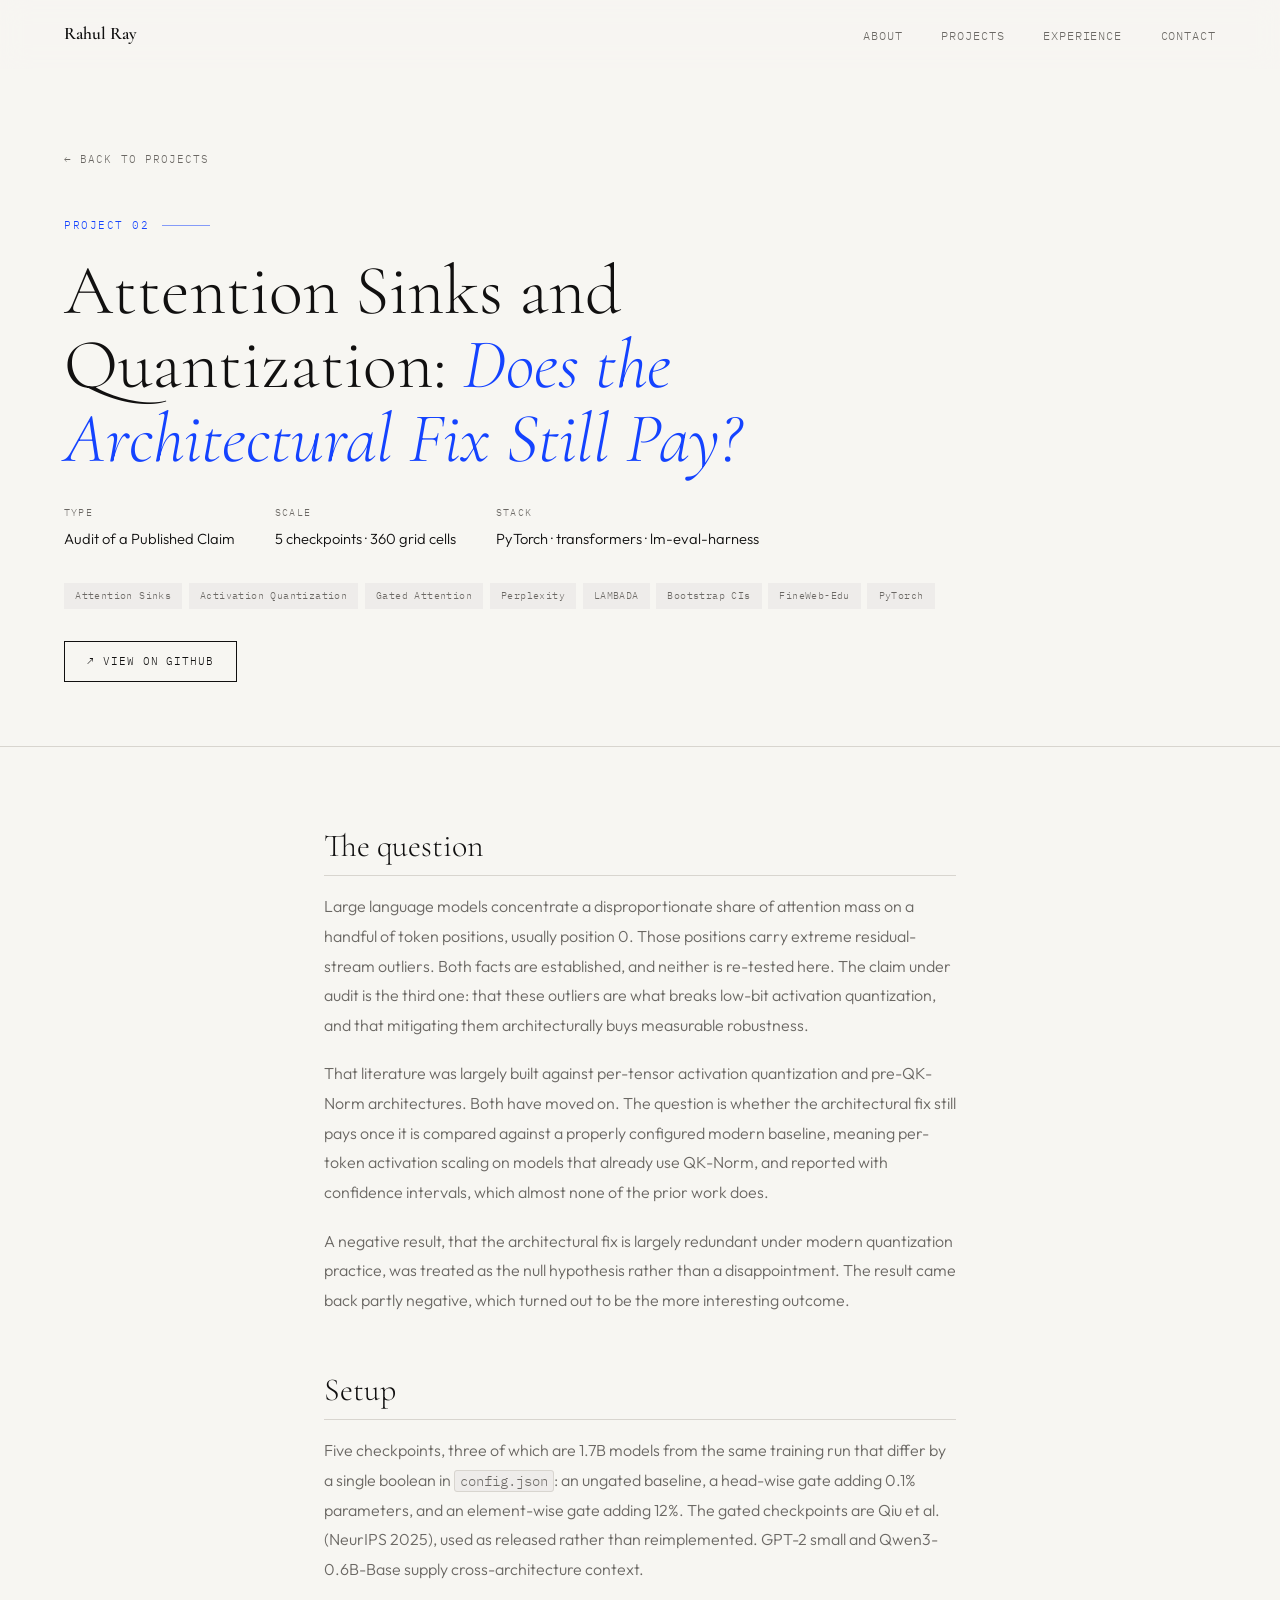
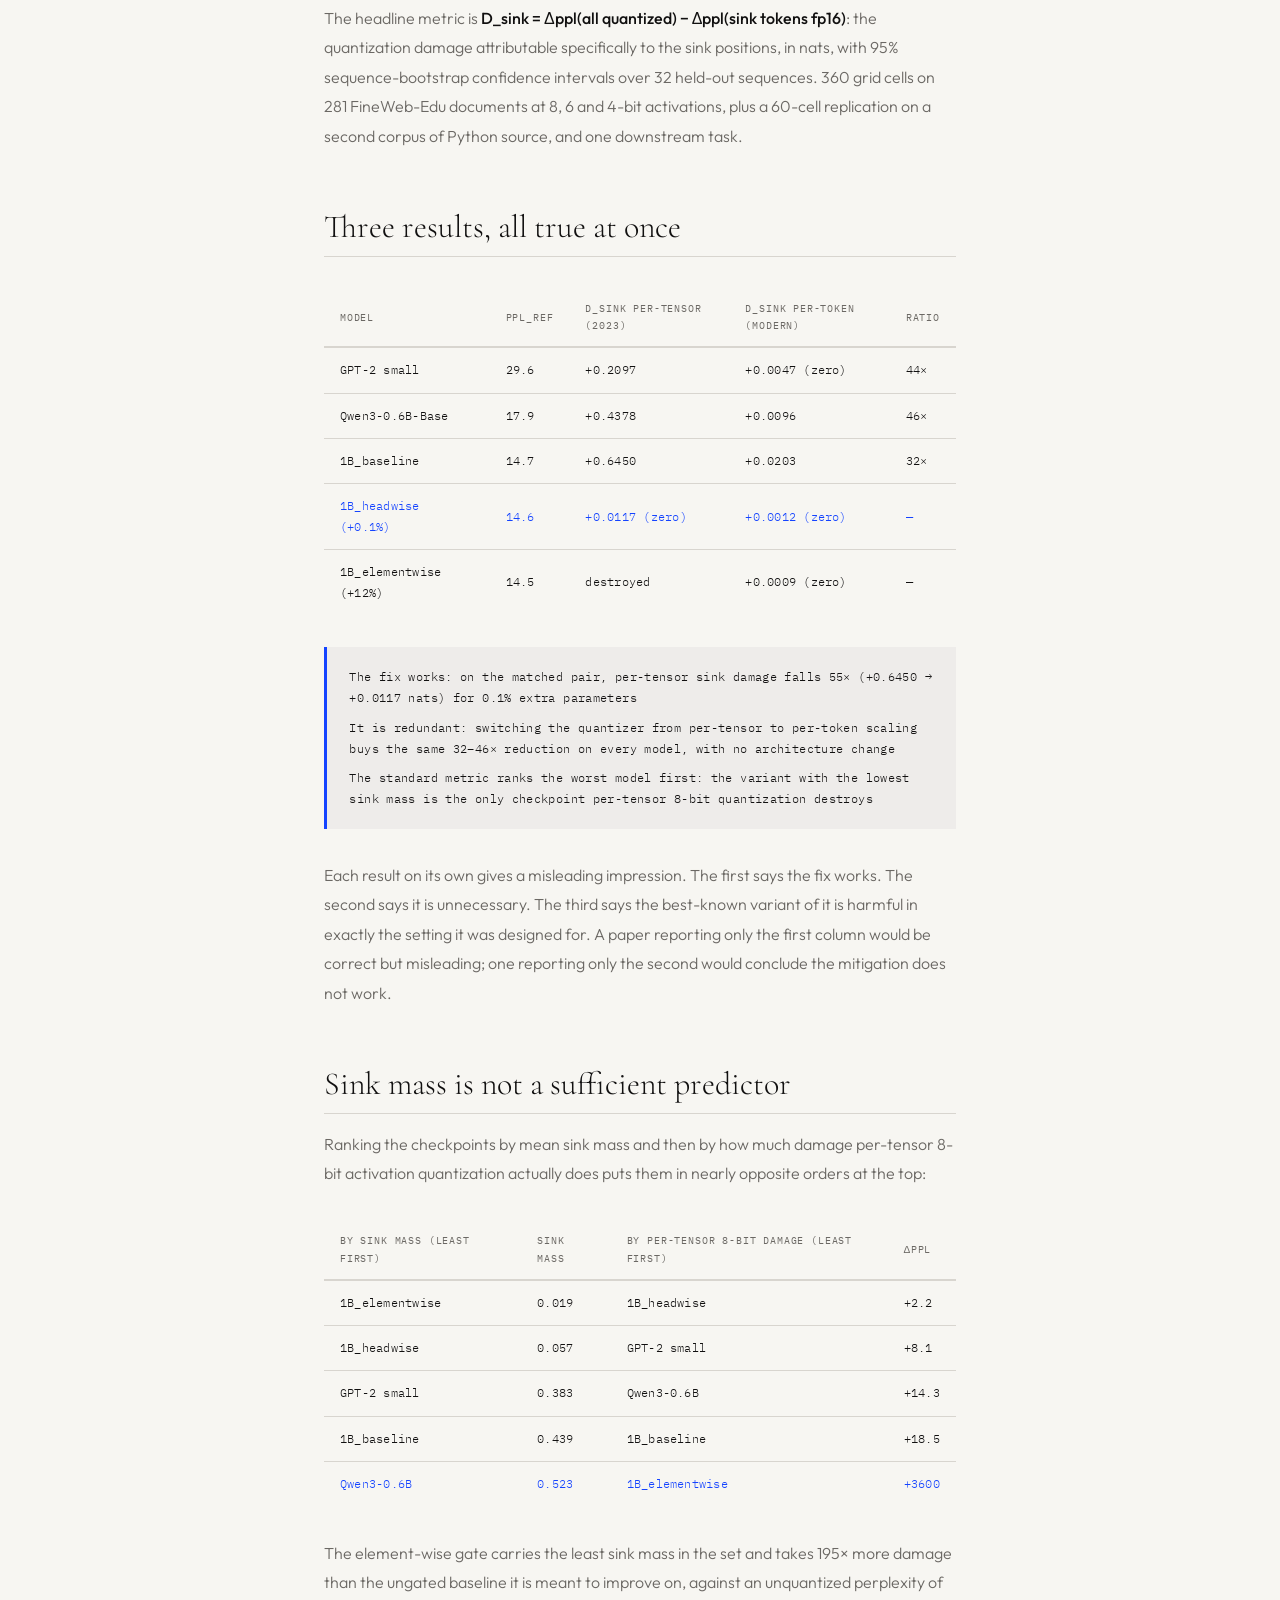
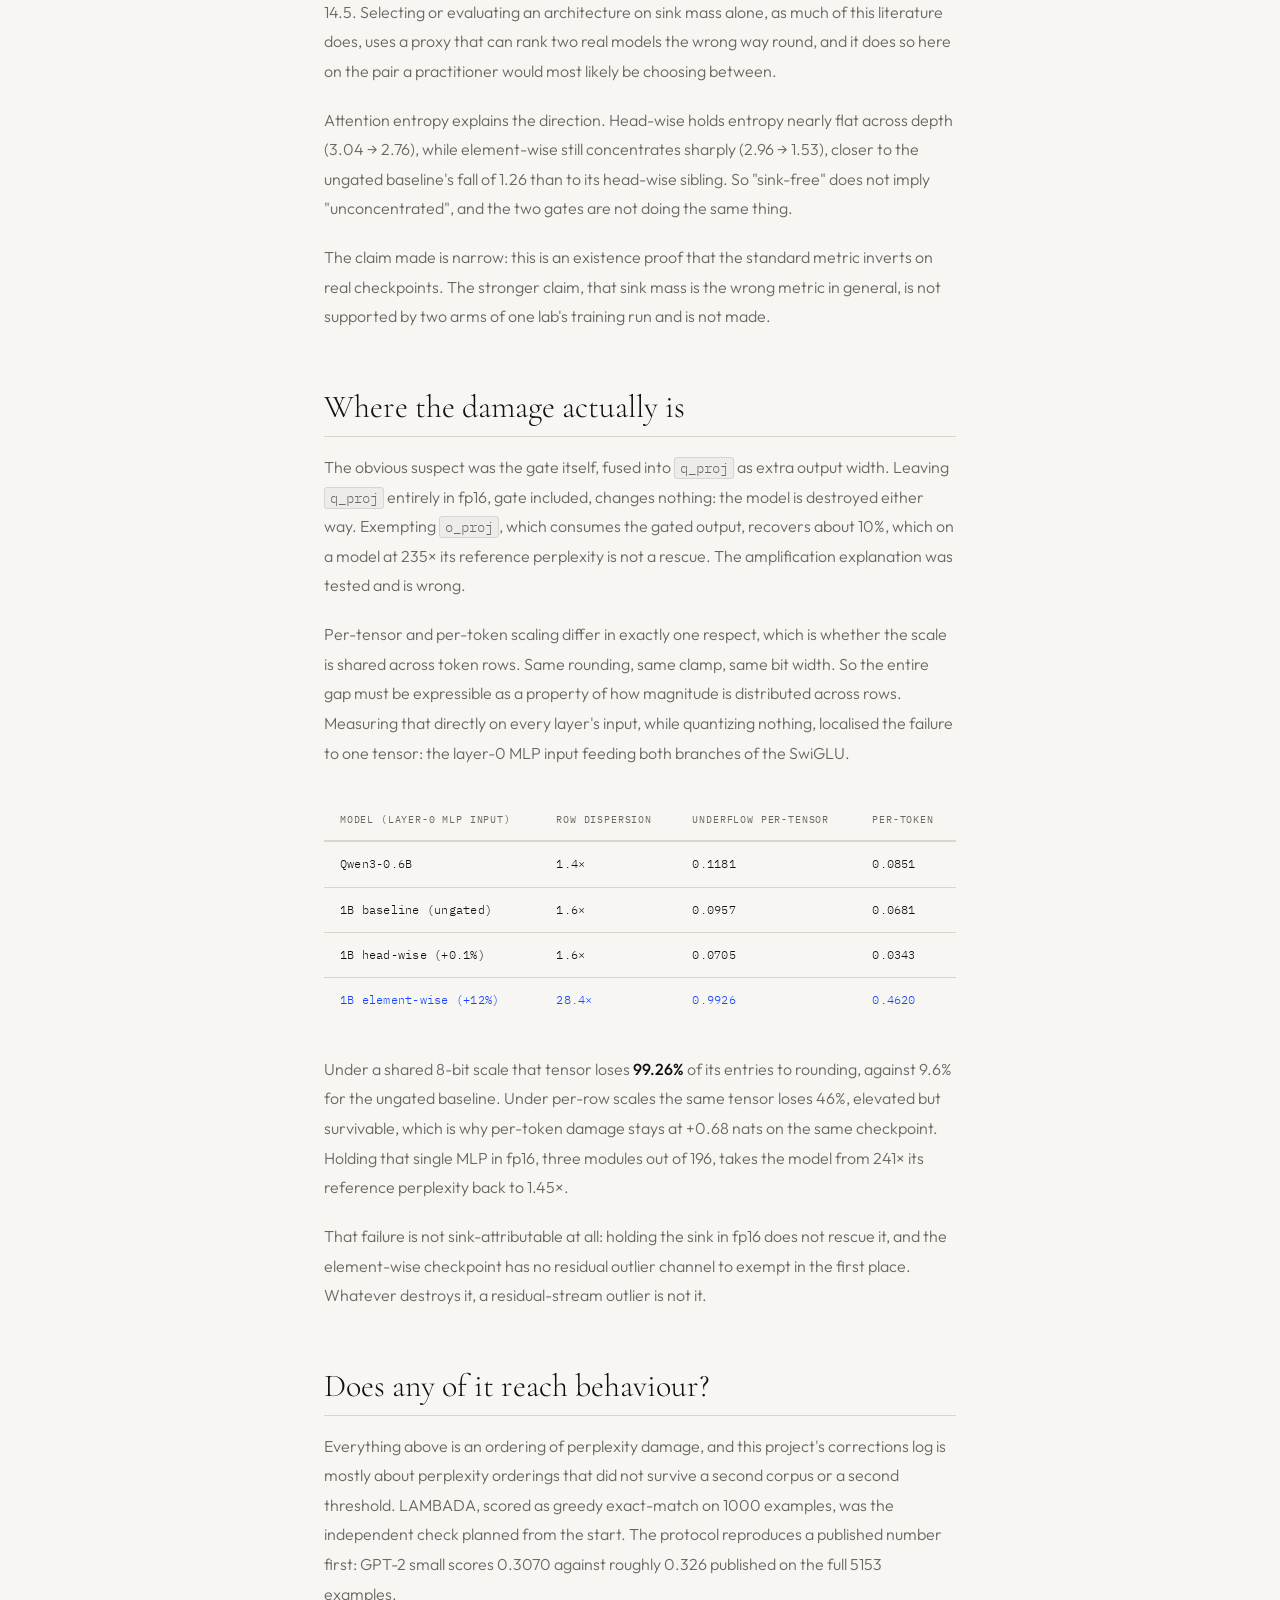
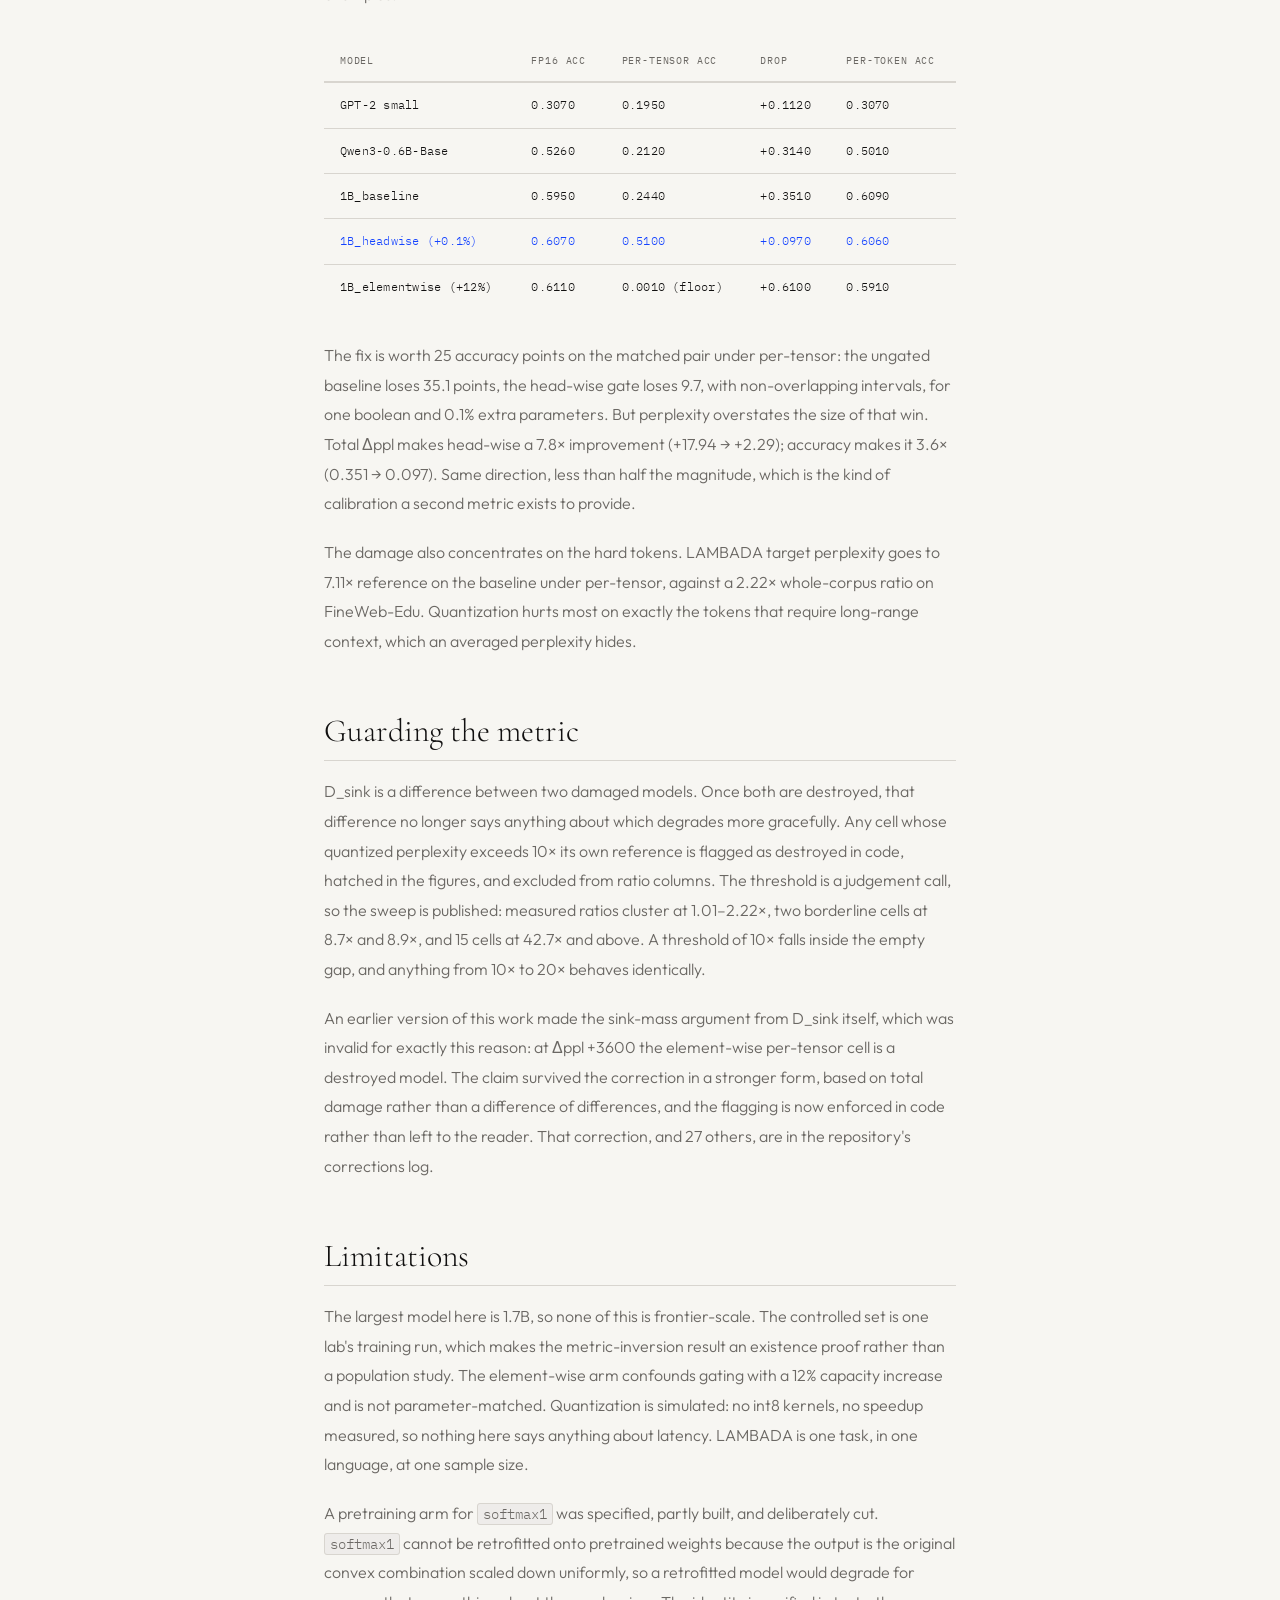
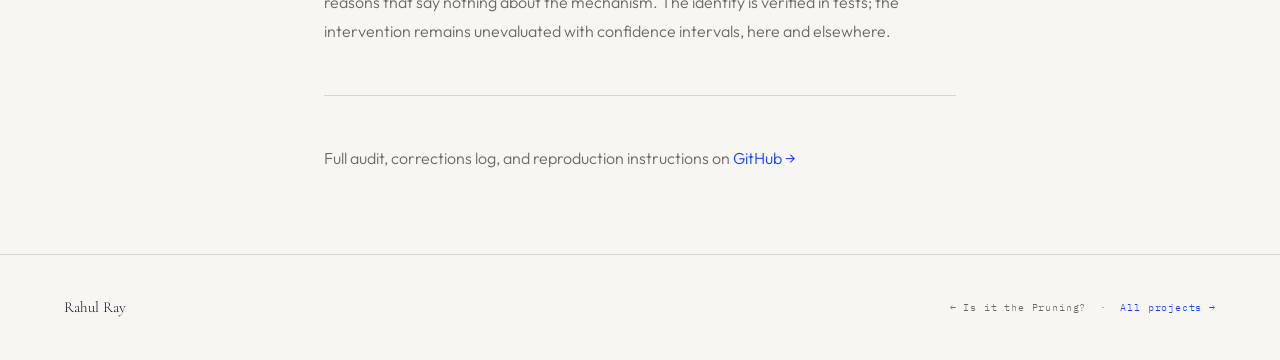
==== projects/attention-sinks-quant.html @ 5fc478cb "Add RAG permutation study and attention-sinks quantization audit Two new project writeups, both plac" ====
<!DOCTYPE html>
<html lang="en">
<head>
  <meta charset="UTF-8" />
  <meta name="viewport" content="width=device-width, initial-scale=1.0" />
  <title>Attention Sinks and Quantization: An Audit · Rahul Ray</title>
  <meta name="description" content="Does fixing attention sinks architecturally make a model easier to quantize? Five checkpoints, three bit widths, 360 grid cells, bootstrap confidence intervals. Mostly no, and the best-known fix makes one model far worse.">
  <meta property="og:title" content="Attention Sinks and Quantization: An Audit · Rahul Ray">
  <meta property="og:description" content="An audit of whether architectural attention-sink mitigation buys measurable robustness to low-bit activation quantization, on checkpoints that differ by a single boolean in config.json.">
  <meta property="og:type" content="article">
  <meta name="twitter:card" content="summary">
  <link rel="icon" href="data:image/svg+xml,<svg xmlns='http://www.w3.org/2000/svg' viewBox='0 0 100 100'><rect width='100' height='100' rx='8' fill='%231443FF'/><text x='50' y='76' font-size='72' text-anchor='middle' fill='white' font-family='Georgia,serif' font-style='italic'>R</text></svg>">
  <link rel="stylesheet" href="../style.css" />
  <link rel="stylesheet" href="project.css" />
</head>
<body>

  <nav id="nav">
    <div class="nav-logo"><a href="../index.html">Rahul Ray</a></div>
    <ul class="nav-links">
      <li><a href="../index.html#about">About</a></li>
      <li><a href="../index.html#projects">Projects</a></li>
      <li><a href="../index.html#experience">Experience</a></li>
      <li><a href="../index.html#contact">Contact</a></li>
    </ul>
    <button class="nav-toggle" id="navToggle" aria-label="Open menu">
      <span></span><span></span><span></span>
    </button>
  </nav>
  <div class="nav-overlay" id="navOverlay"></div>

  <div class="project-hero">
    <a href="../index.html#projects" class="back-link">← Back to projects</a>
    <p class="project-hero-label">Project 02</p>
    <h1 class="project-hero-title">Attention Sinks and Quantization: <em>Does the Architectural Fix Still Pay?</em></h1>
    <div class="project-meta">
      <div class="meta-group">
        <span class="meta-label">Type</span>
        <span class="meta-value">Audit of a Published Claim</span>
      </div>
      <div class="meta-group">
        <span class="meta-label">Scale</span>
        <span class="meta-value">5 checkpoints · 360 grid cells</span>
      </div>
      <div class="meta-group">
        <span class="meta-label">Stack</span>
        <span class="meta-value">PyTorch · transformers · lm-eval-harness</span>
      </div>
    </div>
    <div class="hero-tags">
      <span class="h-tag">Attention Sinks</span>
      <span class="h-tag">Activation Quantization</span>
      <span class="h-tag">Gated Attention</span>
      <span class="h-tag">Perplexity</span>
      <span class="h-tag">LAMBADA</span>
      <span class="h-tag">Bootstrap CIs</span>
      <span class="h-tag">FineWeb-Edu</span>
      <span class="h-tag">PyTorch</span>
    </div>
    <div class="hero-btns">
      <a href="https://github.com/Rahulrayy/attention-sinks-quant" target="_blank" class="github-btn">↗ View on GitHub</a>
    </div>
  </div>

  <div class="project-body">

    <h2>The question</h2>
    <p>
      Large language models concentrate a disproportionate share of attention mass on a
      handful of token positions, usually position 0. Those positions carry extreme
      residual-stream outliers. Both facts are established, and neither is re-tested here.
      The claim under audit is the third one: that these outliers are what breaks low-bit
      activation quantization, and that mitigating them architecturally buys measurable
      robustness.
    </p>
    <p>
      That literature was largely built against per-tensor activation quantization and
      pre-QK-Norm architectures. Both have moved on. The question is whether the
      architectural fix still pays once it is compared against a properly configured modern
      baseline, meaning per-token activation scaling on models that already use QK-Norm,
      and reported with confidence intervals, which almost none of the prior work does.
    </p>
    <p>
      A negative result, that the architectural fix is largely redundant under modern
      quantization practice, was treated as the null hypothesis rather than a
      disappointment. The result came back partly negative, which turned out to be the
      more interesting outcome.
    </p>

    <h2>Setup</h2>
    <p>
      Five checkpoints, three of which are 1.7B models from the same training run that
      differ by a single boolean in <code>config.json</code>: an ungated baseline, a
      head-wise gate adding 0.1% parameters, and an element-wise gate adding 12%. The
      gated checkpoints are Qiu et al. (NeurIPS 2025), used as released rather than
      reimplemented. GPT-2 small and Qwen3-0.6B-Base supply cross-architecture context.
    </p>
    <p>
      The headline metric is <strong>D_sink = Δppl(all quantized) − Δppl(sink tokens
      fp16)</strong>: the quantization damage attributable specifically to the sink
      positions, in nats, with 95% sequence-bootstrap confidence intervals over 32 held-out
      sequences. 360 grid cells on 281 FineWeb-Edu documents at 8, 6 and 4-bit activations,
      plus a 60-cell replication on a second corpus of Python source, and one downstream
      task.
    </p>

    <h2>Three results, all true at once</h2>

    <table class="data-table">
      <thead>
        <tr><th>Model</th><th>ppl_ref</th><th>D_sink per-tensor (2023)</th><th>D_sink per-token (modern)</th><th>Ratio</th></tr>
      </thead>
      <tbody>
        <tr><td>GPT-2 small</td><td>29.6</td><td>+0.2097</td><td>+0.0047 (zero)</td><td>44×</td></tr>
        <tr><td>Qwen3-0.6B-Base</td><td>17.9</td><td>+0.4378</td><td>+0.0096</td><td>46×</td></tr>
        <tr><td>1B_baseline</td><td>14.7</td><td>+0.6450</td><td>+0.0203</td><td>32×</td></tr>
        <tr class="highlight"><td>1B_headwise (+0.1%)</td><td>14.6</td><td>+0.0117 (zero)</td><td>+0.0012 (zero)</td><td>—</td></tr>
        <tr><td>1B_elementwise (+12%)</td><td>14.5</td><td>destroyed</td><td>+0.0009 (zero)</td><td>—</td></tr>
      </tbody>
    </table>

    <div class="result-block">
      <p>The fix works: on the matched pair, per-tensor sink damage falls 55× (+0.6450 → +0.0117 nats) for 0.1% extra parameters</p>
      <p>It is redundant: switching the quantizer from per-tensor to per-token scaling buys the same 32–46× reduction on every model, with no architecture change</p>
      <p>The standard metric ranks the worst model first: the variant with the lowest sink mass is the only checkpoint per-tensor 8-bit quantization destroys</p>
    </div>

    <p>
      Each result on its own gives a misleading impression. The first says the fix works.
      The second says it is unnecessary. The third says the best-known variant of it is
      harmful in exactly the setting it was designed for. A paper reporting only the first
      column would be correct but misleading; one reporting only the second would conclude
      the mitigation does not work.
    </p>

    <h2>Sink mass is not a sufficient predictor</h2>
    <p>
      Ranking the checkpoints by mean sink mass and then by how much damage per-tensor
      8-bit activation quantization actually does puts them in nearly opposite orders at
      the top:
    </p>

    <table class="data-table">
      <thead>
        <tr><th>By sink mass (least first)</th><th>Sink mass</th><th>By per-tensor 8-bit damage (least first)</th><th>Δppl</th></tr>
      </thead>
      <tbody>
        <tr><td>1B_elementwise</td><td>0.019</td><td>1B_headwise</td><td>+2.2</td></tr>
        <tr><td>1B_headwise</td><td>0.057</td><td>GPT-2 small</td><td>+8.1</td></tr>
        <tr><td>GPT-2 small</td><td>0.383</td><td>Qwen3-0.6B</td><td>+14.3</td></tr>
        <tr><td>1B_baseline</td><td>0.439</td><td>1B_baseline</td><td>+18.5</td></tr>
        <tr class="highlight"><td>Qwen3-0.6B</td><td>0.523</td><td>1B_elementwise</td><td>+3600</td></tr>
      </tbody>
    </table>

    <p>
      The element-wise gate carries the least sink mass in the set and takes 195× more
      damage than the ungated baseline it is meant to improve on, against an unquantized
      perplexity of 14.5. Selecting or evaluating an architecture on sink mass alone, as
      much of this literature does, uses a proxy that can rank two real models the wrong
      way round, and it does so here on the pair a practitioner would most likely be
      choosing between.
    </p>
    <p>
      Attention entropy explains the direction. Head-wise holds entropy nearly flat across
      depth (3.04 → 2.76), while element-wise still concentrates sharply (2.96 → 1.53),
      closer to the ungated baseline's fall of 1.26 than to its head-wise sibling. So
      "sink-free" does not imply "unconcentrated", and the two gates are not doing the
      same thing.
    </p>
    <p>
      The claim made is narrow: this is an existence proof that the standard metric inverts
      on real checkpoints. The stronger claim, that sink mass is the wrong metric in
      general, is not supported by two arms of one lab's training run and is not made.
    </p>

    <h2>Where the damage actually is</h2>
    <p>
      The obvious suspect was the gate itself, fused into <code>q_proj</code> as extra
      output width. Leaving <code>q_proj</code> entirely in fp16, gate included, changes
      nothing: the model is destroyed either way. Exempting <code>o_proj</code>, which
      consumes the gated output, recovers about 10%, which on a model at 235× its
      reference perplexity is not a rescue. The amplification explanation was tested and
      is wrong.
    </p>
    <p>
      Per-tensor and per-token scaling differ in exactly one respect, which is whether the
      scale is shared across token rows. Same rounding, same clamp, same bit width. So the
      entire gap must be expressible as a property of how magnitude is distributed across
      rows. Measuring that directly on every layer's input, while quantizing nothing,
      localised the failure to one tensor: the layer-0 MLP input feeding both branches of
      the SwiGLU.
    </p>

    <table class="data-table">
      <thead>
        <tr><th>Model (layer-0 MLP input)</th><th>Row dispersion</th><th>Underflow per-tensor</th><th>Per-token</th></tr>
      </thead>
      <tbody>
        <tr><td>Qwen3-0.6B</td><td>1.4×</td><td>0.1181</td><td>0.0851</td></tr>
        <tr><td>1B baseline (ungated)</td><td>1.6×</td><td>0.0957</td><td>0.0681</td></tr>
        <tr><td>1B head-wise (+0.1%)</td><td>1.6×</td><td>0.0705</td><td>0.0343</td></tr>
        <tr class="highlight"><td>1B element-wise (+12%)</td><td>28.4×</td><td>0.9926</td><td>0.4620</td></tr>
      </tbody>
    </table>

    <p>
      Under a shared 8-bit scale that tensor loses <strong>99.26%</strong> of its entries
      to rounding, against 9.6% for the ungated baseline. Under per-row scales the same
      tensor loses 46%, elevated but survivable, which is why per-token damage stays at
      +0.68 nats on the same checkpoint. Holding that single MLP in fp16, three modules out
      of 196, takes the model from 241× its reference perplexity back to 1.45×.
    </p>
    <p>
      That failure is not sink-attributable at all: holding the sink in fp16 does not
      rescue it, and the element-wise checkpoint has no residual outlier channel to exempt
      in the first place. Whatever destroys it, a residual-stream outlier is not it.
    </p>

    <h2>Does any of it reach behaviour?</h2>
    <p>
      Everything above is an ordering of perplexity damage, and this project's corrections
      log is mostly about perplexity orderings that did not survive a second corpus or a
      second threshold. LAMBADA, scored as greedy exact-match on 1000 examples, was the
      independent check planned from the start. The protocol reproduces a published number
      first: GPT-2 small scores 0.3070 against roughly 0.326 published on the full 5153
      examples.
    </p>

    <table class="data-table">
      <thead>
        <tr><th>Model</th><th>fp16 acc</th><th>Per-tensor acc</th><th>Drop</th><th>Per-token acc</th></tr>
      </thead>
      <tbody>
        <tr><td>GPT-2 small</td><td>0.3070</td><td>0.1950</td><td>+0.1120</td><td>0.3070</td></tr>
        <tr><td>Qwen3-0.6B-Base</td><td>0.5260</td><td>0.2120</td><td>+0.3140</td><td>0.5010</td></tr>
        <tr><td>1B_baseline</td><td>0.5950</td><td>0.2440</td><td>+0.3510</td><td>0.6090</td></tr>
        <tr class="highlight"><td>1B_headwise (+0.1%)</td><td>0.6070</td><td>0.5100</td><td>+0.0970</td><td>0.6060</td></tr>
        <tr><td>1B_elementwise (+12%)</td><td>0.6110</td><td>0.0010 (floor)</td><td>+0.6100</td><td>0.5910</td></tr>
      </tbody>
    </table>

    <p>
      The fix is worth 25 accuracy points on the matched pair under per-tensor: the ungated
      baseline loses 35.1 points, the head-wise gate loses 9.7, with non-overlapping
      intervals, for one boolean and 0.1% extra parameters. But perplexity overstates the
      size of that win. Total Δppl makes head-wise a 7.8× improvement (+17.94 → +2.29);
      accuracy makes it 3.6× (0.351 → 0.097). Same direction, less than half the magnitude,
      which is the kind of calibration a second metric exists to provide.
    </p>
    <p>
      The damage also concentrates on the hard tokens. LAMBADA target perplexity goes to
      7.11× reference on the baseline under per-tensor, against a 2.22× whole-corpus ratio
      on FineWeb-Edu. Quantization hurts most on exactly the tokens that require long-range
      context, which an averaged perplexity hides.
    </p>

    <h2>Guarding the metric</h2>
    <p>
      D_sink is a difference between two damaged models. Once both are destroyed, that
      difference no longer says anything about which degrades more gracefully. Any cell
      whose quantized perplexity exceeds 10× its own reference is flagged as destroyed in
      code, hatched in the figures, and excluded from ratio columns. The threshold is a
      judgement call, so the sweep is published: measured ratios cluster at 1.01–2.22×,
      two borderline cells at 8.7× and 8.9×, and 15 cells at 42.7× and above. A threshold
      of 10× falls inside the empty gap, and anything from 10× to 20× behaves identically.
    </p>
    <p>
      An earlier version of this work made the sink-mass argument from D_sink itself, which
      was invalid for exactly this reason: at Δppl +3600 the element-wise per-tensor cell is
      a destroyed model. The claim survived the correction in a stronger form, based on
      total damage rather than a difference of differences, and the flagging is now enforced
      in code rather than left to the reader. That correction, and 27 others, are in the
      repository's corrections log.
    </p>

    <h2>Limitations</h2>
    <p>
      The largest model here is 1.7B, so none of this is frontier-scale. The controlled set
      is one lab's training run, which makes the metric-inversion result an existence proof
      rather than a population study. The element-wise arm confounds gating with a 12%
      capacity increase and is not parameter-matched. Quantization is simulated: no int8
      kernels, no speedup measured, so nothing here says anything about latency. LAMBADA is
      one task, in one language, at one sample size.
    </p>
    <p>
      A pretraining arm for <code>softmax1</code> was specified, partly built, and
      deliberately cut. <code>softmax1</code> cannot be retrofitted onto pretrained weights
      because the output is the original convex combination scaled down uniformly, so a
      retrofitted model would degrade for reasons that say nothing about the mechanism. The
      identity is verified in tests; the intervention remains unevaluated with confidence
      intervals, here and elsewhere.
    </p>

    <div class="divider"></div>
    <p>Full audit, corrections log, and reproduction instructions on <a href="https://github.com/Rahulrayy/attention-sinks-quant" target="_blank">GitHub →</a></p>

  </div>

  <footer>
    <span class="footer-name"><a href="../index.html">Rahul Ray</a></span>
    <span class="footer-note">
      <a href="rag-permutation.html" style="color:var(--muted)">&larr; Is it the Pruning?</a>
      &nbsp;&middot;&nbsp;
      <a href="../index.html#projects" style="color:var(--accent)">All projects &rarr;</a>
    </span>
  </footer>

  <script>
    const nav = document.getElementById('nav')
    window.addEventListener('scroll', () => nav.classList.toggle('scrolled', window.scrollY > 30))
    const navToggle = document.getElementById('navToggle')
    const navOverlay = document.getElementById('navOverlay')
    if (navToggle) {
      navToggle.addEventListener('click', () => { nav.classList.toggle('nav-open'); navOverlay.classList.toggle('visible') })
      navOverlay.addEventListener('click', () => { nav.classList.remove('nav-open'); navOverlay.classList.remove('visible') })
      document.querySelectorAll('.nav-links a').forEach(a => a.addEventListener('click', () => { nav.classList.remove('nav-open'); navOverlay.classList.remove('visible') }))
    }
  </script>
</body>
</html>
---- style.css ----
@import url('https://fonts.googleapis.com/css2?family=Cormorant+Garamond:ital,wght@0,300;0,400;0,600;1,300&family=IBM+Plex+Mono:wght@300;400&family=Outfit:wght@300;400;500&display=swap');

:root {
  --bg:      #F7F6F2;
  --surface: #EEECEA;
  --ink:     #111010;
  --muted:   #6B6864;
  --accent:  #1443FF;
  --rule:    #D8D5CF;
  --mono:    'IBM Plex Mono', monospace;
  --serif:   'Cormorant Garamond', Georgia, serif;
  --sans:    'Outfit', sans-serif;
}

*, *::before, *::after { box-sizing: border-box; margin: 0; padding: 0; }
html { scroll-behavior: smooth; }
body {
  background: var(--bg); color: var(--ink);
  font-family: var(--sans); font-weight: 300;
  line-height: 1.7; -webkit-font-smoothing: antialiased;
}
a { color: inherit; text-decoration: none; }

/* ── Nav ── */
nav {
  position: fixed; top: 0; left: 0; right: 0; z-index: 100;
  display: flex; align-items: center; justify-content: space-between;
  padding: 1.2rem 5vw;
  background: rgba(247,246,242,0.9);
  backdrop-filter: blur(14px);
  border-bottom: 1px solid transparent;
  transition: border-color 0.3s;
}
nav.scrolled { border-color: var(--rule); }
.nav-logo { font-family: var(--serif); font-size: 1.1rem; font-weight: 600; }
.nav-links { display: flex; gap: 2.4rem; list-style: none; }
.nav-links a {
  font-family: var(--mono); font-size: 0.72rem; letter-spacing: 0.08em;
  text-transform: uppercase; color: var(--muted); transition: color 0.2s; position: relative;
}
.nav-links a::after {
  content: ''; position: absolute; left: 0; bottom: -2px;
  width: 0; height: 1px; background: var(--accent); transition: width 0.25s;
}
.nav-links a:hover { color: var(--ink); }
.nav-links a:hover::after { width: 100%; }

/* ── Section basics ── */
section { padding: 7rem 5vw; }
.section-label {
  font-family: var(--mono); font-size: 0.68rem; letter-spacing: 0.14em;
  text-transform: uppercase; color: var(--accent); margin-bottom: 1.8rem;
  display: flex; align-items: center; gap: 0.8rem;
}
.section-label::after {
  content: ''; flex: 1; max-width: 48px; height: 1px;
  background: var(--accent); opacity: 0.5;
}

/* ── Buttons ── */
.btn {
  display: inline-flex; align-items: center; gap: 0.5rem;
  padding: 0.75rem 1.8rem; font-family: var(--mono); font-size: 0.73rem;
  letter-spacing: 0.08em; text-transform: uppercase;
  border: 1px solid var(--ink); background: transparent; cursor: pointer;
  transition: background 0.22s, color 0.22s, border-color 0.22s;
}
.btn:hover { background: var(--ink); color: var(--bg); }
.btn.primary { background: var(--ink); color: var(--bg); }
.btn.primary:hover { background: var(--accent); border-color: var(--accent); }

/* ── Skill / tag chips ── */
.skill-tag {
  font-family: var(--mono); font-size: 0.68rem; letter-spacing: 0.06em;
  padding: 0.3rem 0.8rem; background: var(--surface); color: var(--ink);
}

/* ── Footer ── */
footer {
  padding: 2.5rem 5vw; border-top: 1px solid var(--rule);
  display: flex; justify-content: space-between; align-items: center;
  flex-wrap: wrap; gap: 1rem;
}
.footer-name { font-family: var(--serif); font-size: 0.95rem; }
.footer-note { font-family: var(--mono); font-size: 0.65rem; letter-spacing: 0.08em; color: var(--muted); }

/* ── Animations ── */
@keyframes fadeUp {
  from { opacity: 0; transform: translateY(20px); }
  to   { opacity: 1; transform: translateY(0); }
}
@keyframes fadeIn { from { opacity: 0; } to { opacity: 1; } }
.reveal { opacity: 0; transform: translateY(24px); transition: opacity 0.7s ease, transform 0.7s ease; }
.reveal.visible { opacity: 1; transform: none; }

/* ── Mobile nav toggle ── */
.nav-toggle {
  display: none; flex-direction: column; gap: 5px;
  background: none; border: none; cursor: pointer; padding: 4px; z-index: 101;
}
.nav-toggle span {
  display: block; width: 22px; height: 1.5px; background: var(--ink);
  transition: transform 0.3s, opacity 0.3s;
}
.nav-overlay {
  display: none; position: fixed; inset: 0;
  background: rgba(17,16,16,0.3); z-index: 98;
}
.nav-overlay.visible { display: block; }

/* ── Responsive ── */
@media (max-width: 768px) {
  .nav-links { gap: 1.4rem; }
}

@media (max-width: 640px) {
  section { padding: 4rem 6vw; }

  .nav-toggle { display: flex; }
  .nav-links {
    position: fixed; top: 0; right: 0;
    width: min(72vw, 260px); height: 100dvh;
    background: var(--bg); border-left: 1px solid var(--rule);
    flex-direction: column; gap: 2rem;
    padding: 5.5rem 2rem 3rem;
    transform: translateX(110%);
    transition: transform 0.35s cubic-bezier(0.4,0,0.2,1);
    z-index: 100; align-items: flex-start;
  }
  .nav-links a { font-size: 0.82rem; }
  nav.nav-open .nav-links { transform: translateX(0); }
  nav.nav-open .nav-toggle span:nth-child(1) { transform: translateY(6.5px) rotate(45deg); }
  nav.nav-open .nav-toggle span:nth-child(2) { opacity: 0; }
  nav.nav-open .nav-toggle span:nth-child(3) { transform: translateY(-6.5px) rotate(-45deg); }

  .btn { padding: 0.65rem 1.4rem; font-size: 0.7rem; }
}
---- projects/project.css ----
/* ── Project page layout ── */
.project-hero {
  padding-top: 9rem;
  padding-bottom: 4rem;
  padding-left: 5vw;
  padding-right: 5vw;
  border-bottom: 1px solid var(--rule);
  position: relative;
}
.back-link {
  display: inline-flex; align-items: center; gap: 0.5rem;
  font-family: var(--mono); font-size: 0.68rem; letter-spacing: 0.1em;
  text-transform: uppercase; color: var(--muted);
  margin-bottom: 3rem; transition: color 0.2s;
}
.back-link:hover { color: var(--accent); }
.project-hero-label {
  font-family: var(--mono); font-size: 0.68rem; letter-spacing: 0.14em;
  text-transform: uppercase; color: var(--accent); margin-bottom: 1.2rem;
  display: flex; align-items: center; gap: 0.8rem;
}
.project-hero-label::after {
  content: ''; flex: 1; max-width: 48px; height: 1px; background: var(--accent); opacity: 0.5;
}
.project-hero-title {
  font-family: var(--serif); font-size: clamp(2.4rem, 5.5vw, 5rem);
  font-weight: 300; line-height: 1.05; margin-bottom: 1.8rem;
  max-width: 800px;
}
.project-hero-title em { font-style: italic; color: var(--accent); }
.project-meta {
  display: flex; flex-wrap: wrap; gap: 2.5rem;
  margin-bottom: 2rem;
}
.meta-group { display: flex; flex-direction: column; gap: 0.3rem; }
.meta-label { font-family: var(--mono); font-size: 0.62rem; letter-spacing: 0.12em; text-transform: uppercase; color: var(--muted); }
.meta-value { font-size: 0.92rem; color: var(--ink); }
.hero-tags { display: flex; flex-wrap: wrap; gap: 0.4rem; margin-top: 0.5rem; }
.h-tag { font-family: var(--mono); font-size: 0.63rem; letter-spacing: 0.04em; padding: 0.25rem 0.7rem; background: var(--surface); color: var(--muted); }
.hero-btns { display: flex; flex-wrap: wrap; gap: 1rem; margin-top: 2rem; align-items: center; }
.github-btn {
  display: inline-flex; align-items: center; gap: 0.5rem;
  font-family: var(--mono); font-size: 0.7rem; letter-spacing: 0.08em; text-transform: uppercase;
  padding: 0.65rem 1.4rem; border: 1px solid var(--ink); color: var(--ink);
  transition: background 0.2s, color 0.2s;
}
.github-btn:hover { background: var(--ink); color: var(--bg); }
.live-btn {
  display: inline-flex; align-items: center; gap: 0.5rem;
  font-family: var(--mono); font-size: 0.7rem; letter-spacing: 0.08em; text-transform: uppercase;
  padding: 0.65rem 1.4rem; border: 1px solid var(--accent); color: var(--accent);
  transition: background 0.2s, color 0.2s;
}
.live-btn:hover { background: var(--accent); color: var(--bg); }

/* ── Article body ── */
.project-body {
  max-width: 760px;
  margin: 0 auto;
  padding: 5rem 5vw;
}
.project-body h2 {
  font-family: var(--serif); font-size: 2rem; font-weight: 300;
  margin: 3.5rem 0 1rem; line-height: 1.2;
  padding-bottom: 0.6rem; border-bottom: 1px solid var(--rule);
}
.project-body h2:first-child { margin-top: 0; }
.project-body h3 {
  font-family: var(--serif); font-size: 1.3rem; font-weight: 400;
  margin: 2rem 0 0.6rem;
}
.project-body p {
  color: var(--muted); font-size: 1rem; line-height: 1.85;
  margin-bottom: 1.2rem;
}
.project-body p:last-child { margin-bottom: 0; }
.project-body strong { color: var(--ink); font-weight: 500; }
.project-body em { font-style: italic; }
.project-body a { color: var(--accent); border-bottom: 1px solid transparent; transition: border-color 0.2s; }
.project-body a:hover { border-color: var(--accent); }

/* ── Result callout ── */
.result-block {
  border-left: 3px solid var(--accent);
  padding: 1.2rem 1.4rem;
  background: var(--surface);
  margin: 2rem 0;
}
.result-block p {
  font-family: var(--mono); font-size: 0.78rem; letter-spacing: 0.03em;
  color: var(--ink); line-height: 1.7; margin: 0;
}
.result-block p + p { margin-top: 0.5rem; }

/* ── Data table ── */
.data-table {
  width: 100%; border-collapse: collapse; margin: 2rem 0;
  font-family: var(--mono); font-size: 0.75rem; letter-spacing: 0.02em;
}
.data-table th {
  text-align: left; padding: 0.7rem 1rem;
  border-bottom: 2px solid var(--rule); color: var(--muted);
  font-weight: 400; letter-spacing: 0.08em; text-transform: uppercase; font-size: 0.65rem;
}
.data-table td {
  padding: 0.75rem 1rem; border-bottom: 1px solid var(--rule); color: var(--ink);
}
.data-table tr:last-child td { border-bottom: none; }
.data-table tr:hover td { background: var(--surface); }
.data-table .highlight td { color: var(--accent); }

/* ── Code block ── */
.code-block {
  background: var(--ink); color: #c9c4bd;
  font-family: var(--mono); font-size: 0.78rem; line-height: 1.65;
  padding: 1.4rem 1.6rem; margin: 1.5rem 0; overflow-x: auto;
}

/* ── Section divider ── */
.divider { height: 1px; background: var(--rule); margin: 3rem 0; }

/* ── Responsive ── */
@media (max-width: 768px) {
  .project-meta { gap: 1.5rem; }
  .project-hero-title { font-size: 2.2rem; }
}

@media (max-width: 640px) {
  .project-hero { padding-top: 6.5rem; padding-bottom: 2.5rem; }
  .project-hero-title { font-size: 1.9rem; }
  .project-body { padding: 3rem 6vw; }
  .project-body h2 { font-size: 1.55rem; margin-top: 2.5rem; }
  .data-table { display: block; overflow-x: auto; -webkit-overflow-scrolling: touch; }
  .result-block { padding: 1rem 1.1rem; }
  .hero-btns { flex-direction: column; align-items: flex-start; }
  .github-btn, .live-btn { width: 100%; justify-content: center; text-align: center; }
  .back-link { margin-bottom: 2rem; }
}

/* ── Inline code ── */
.project-body code {
  font-family: var(--mono); font-size: 0.85em;
  background: var(--surface); border: 1px solid var(--rule);
  padding: 0.08em 0.35em; border-radius: 3px;
}
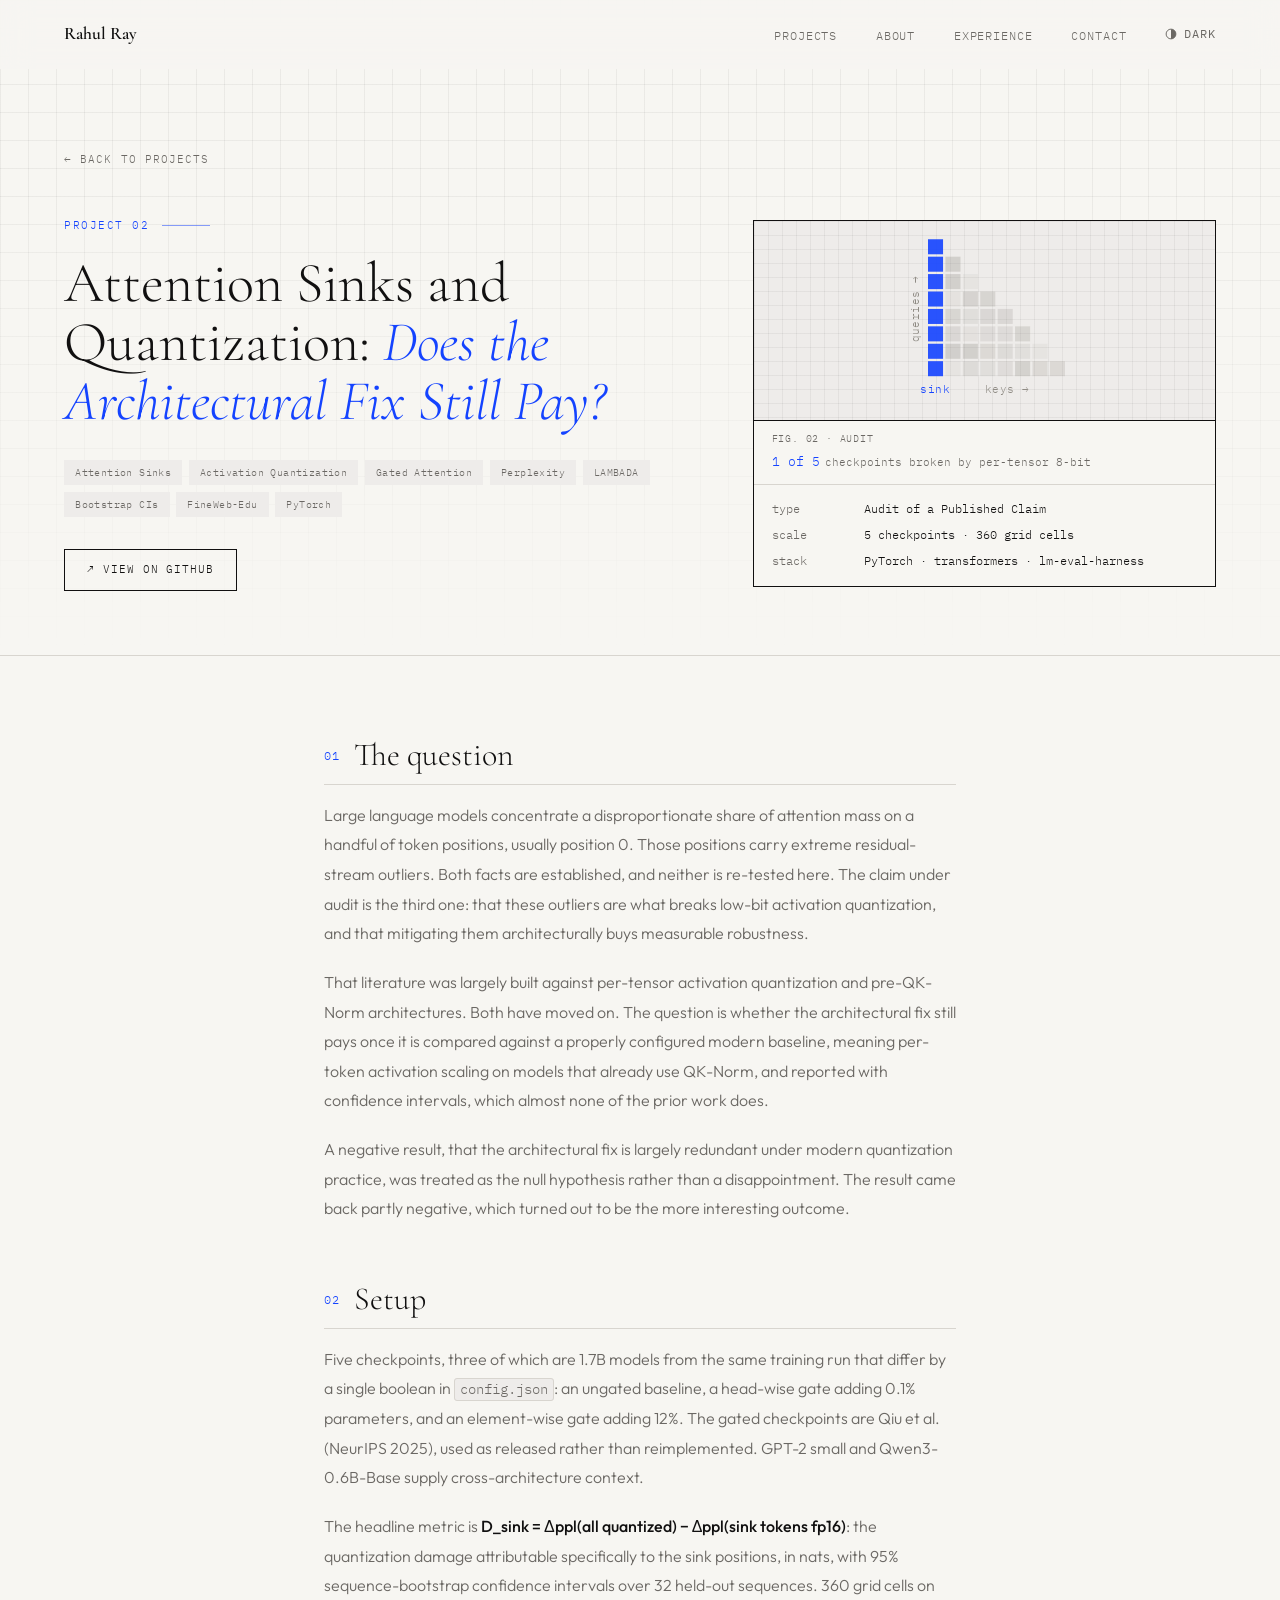
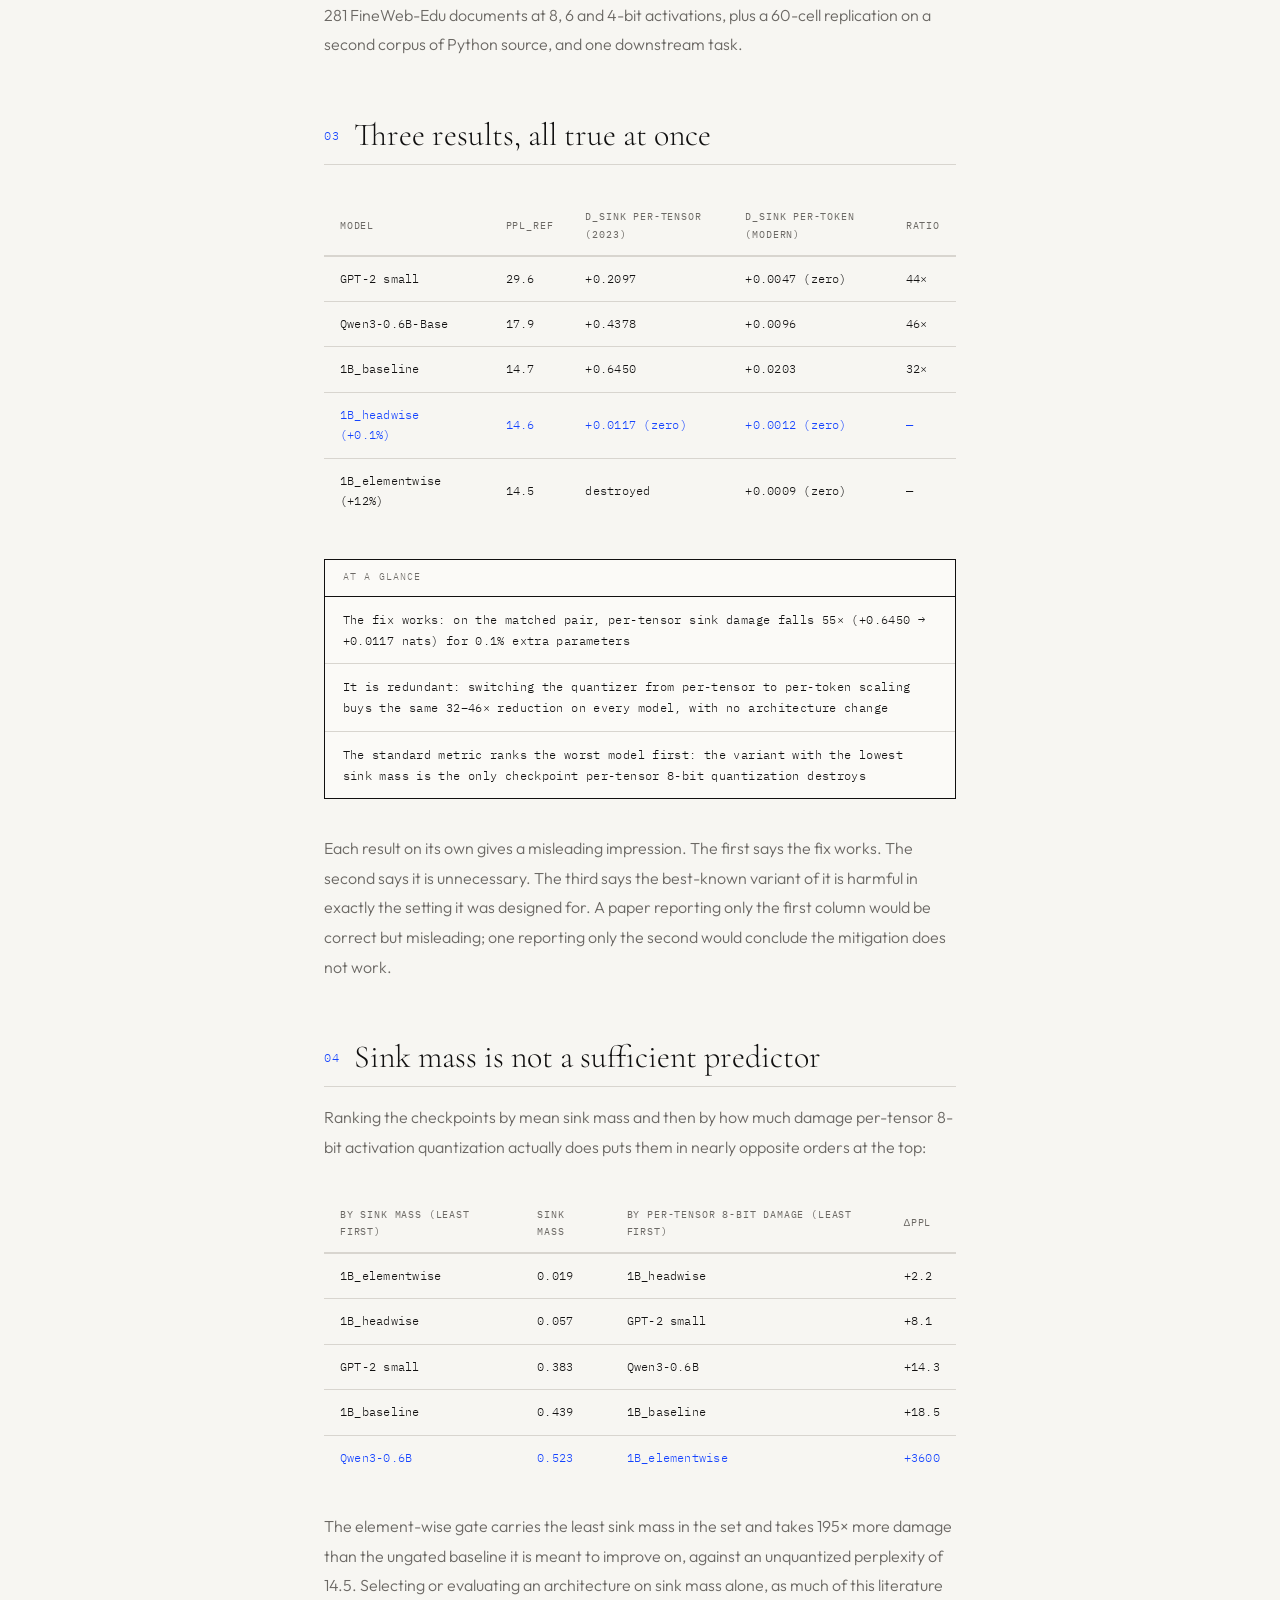
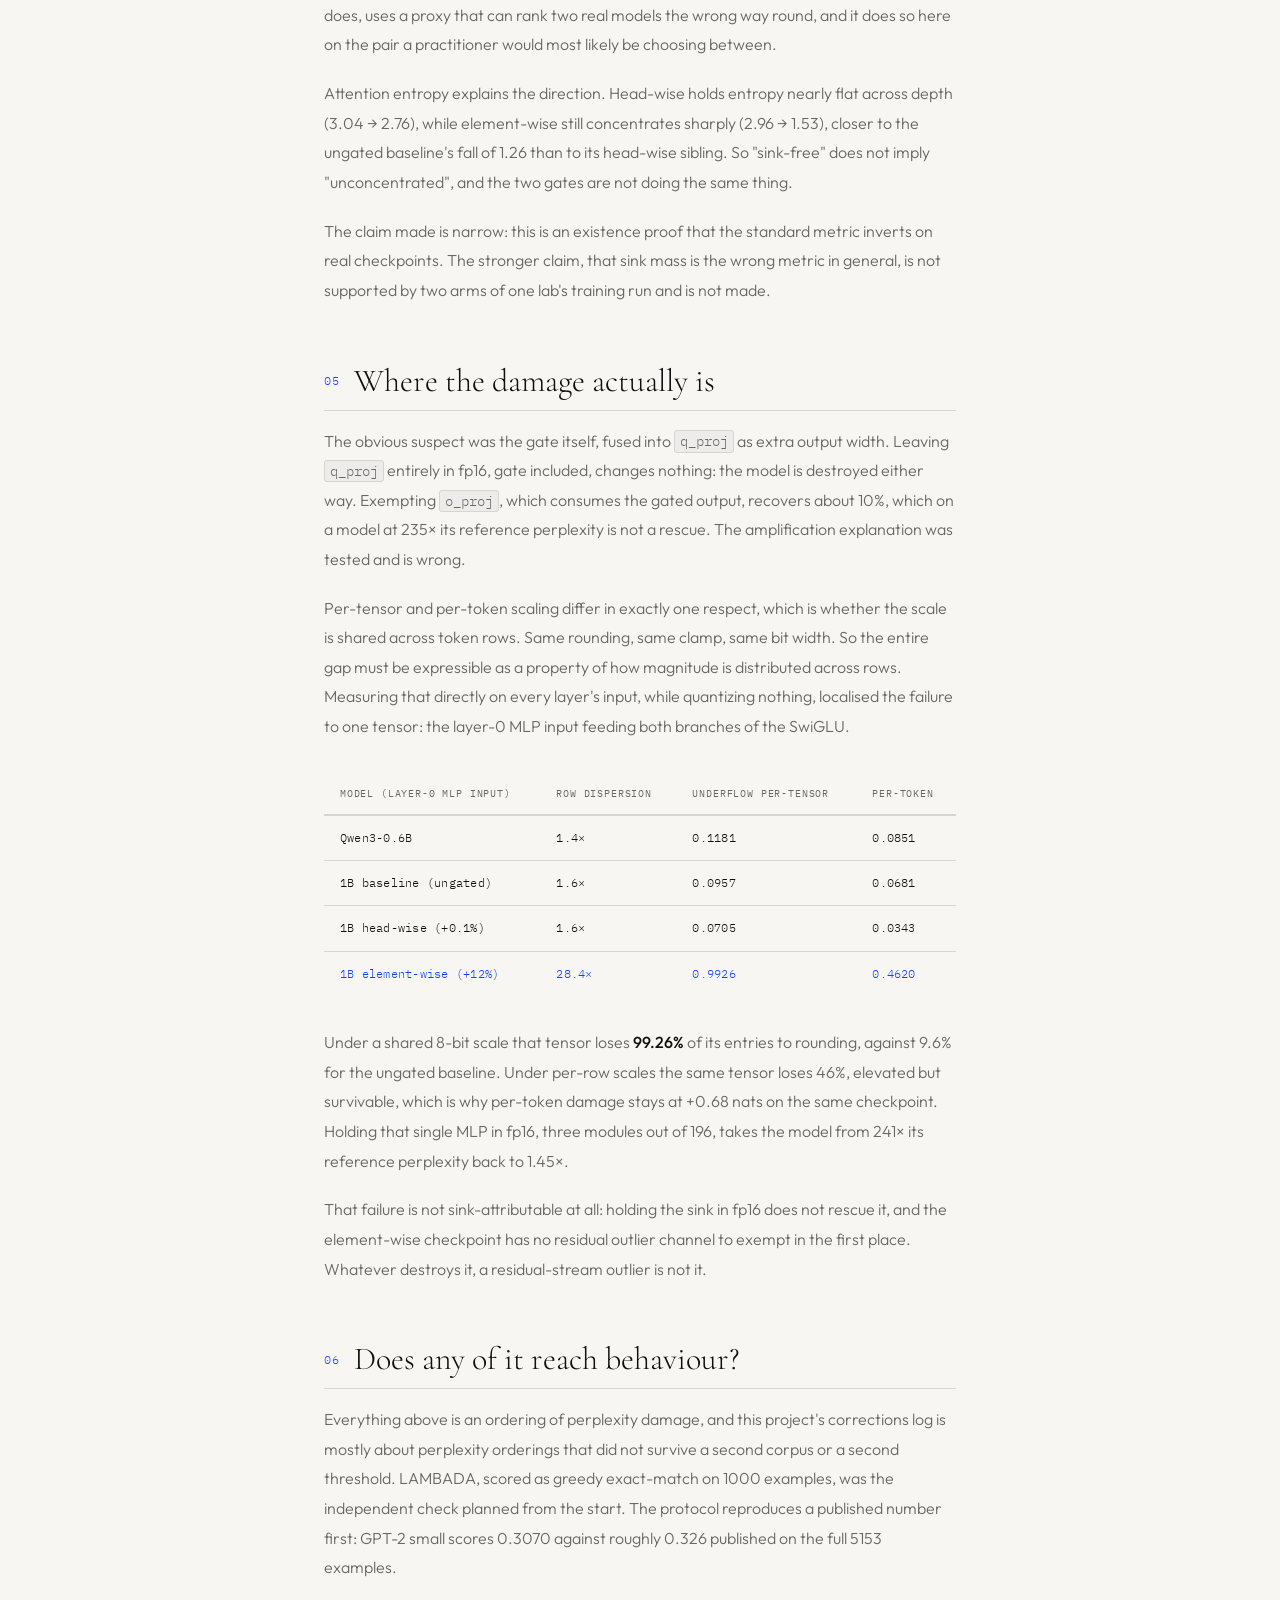
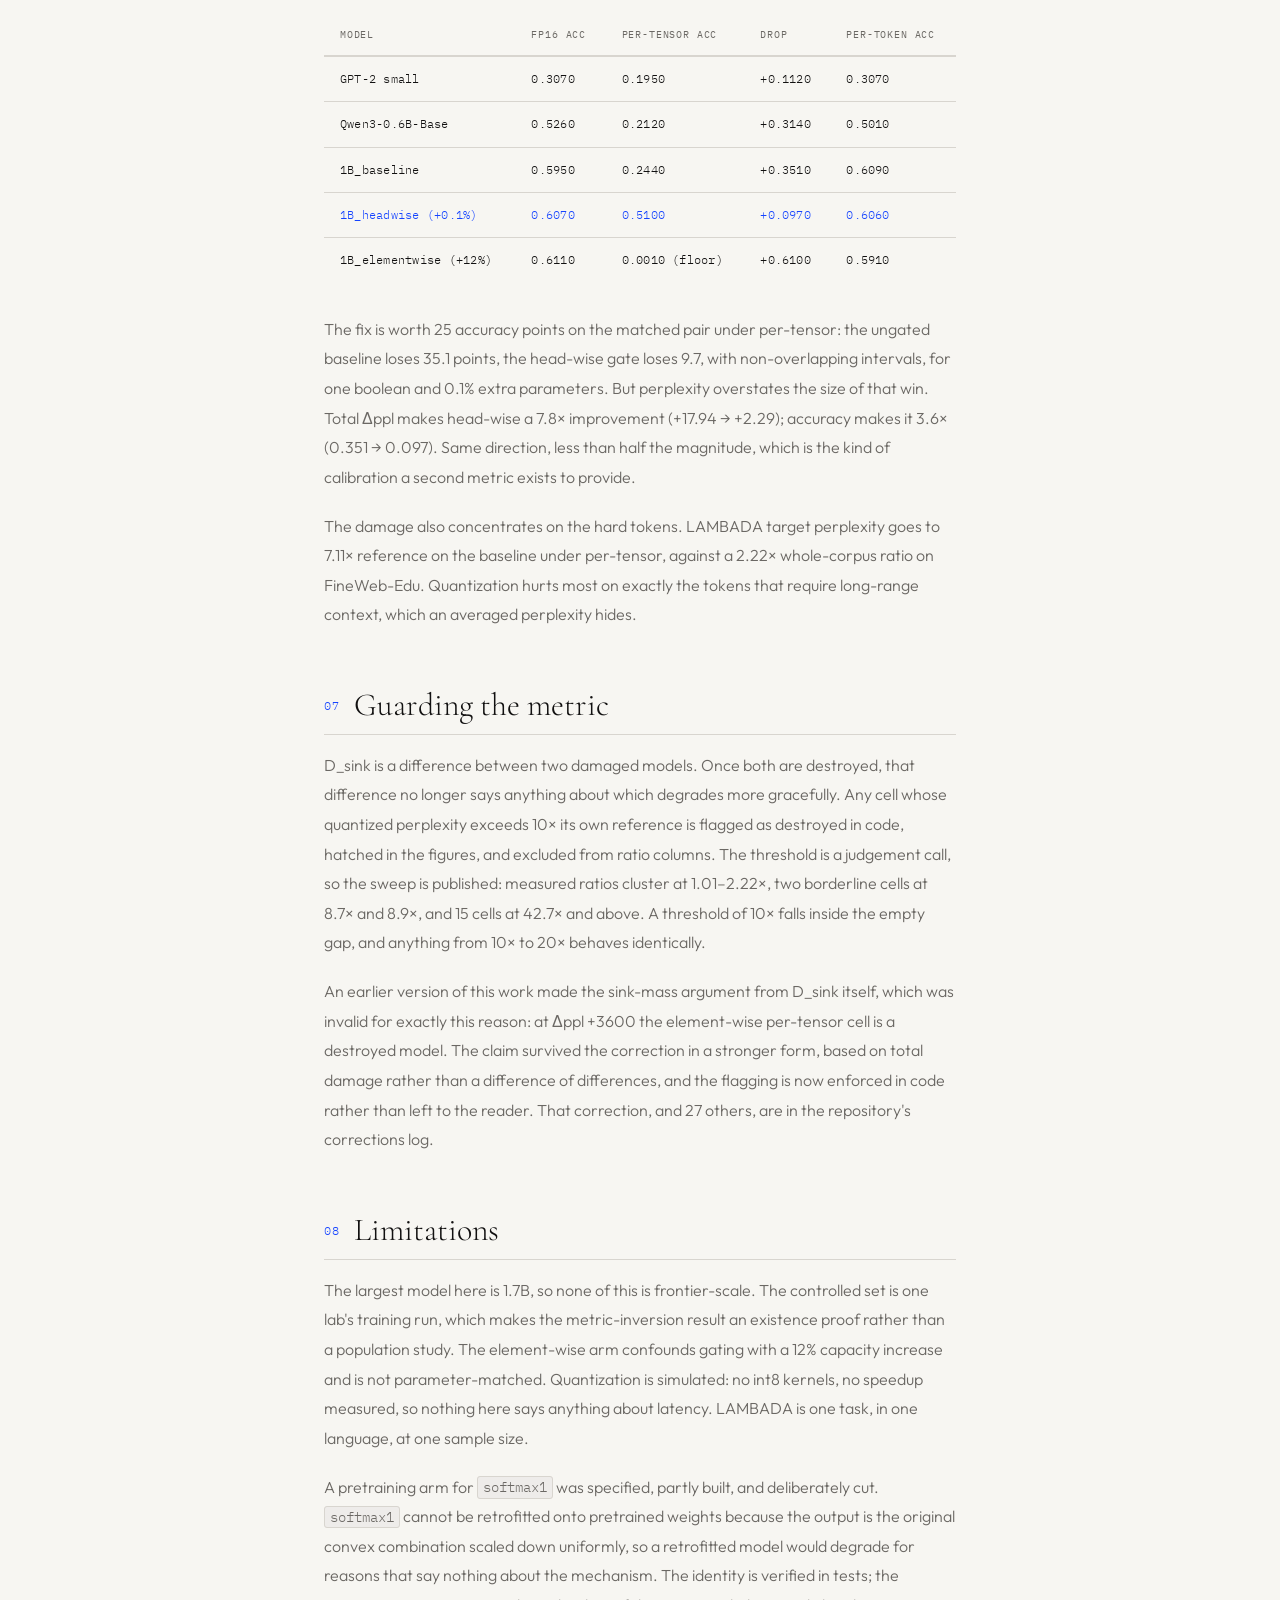
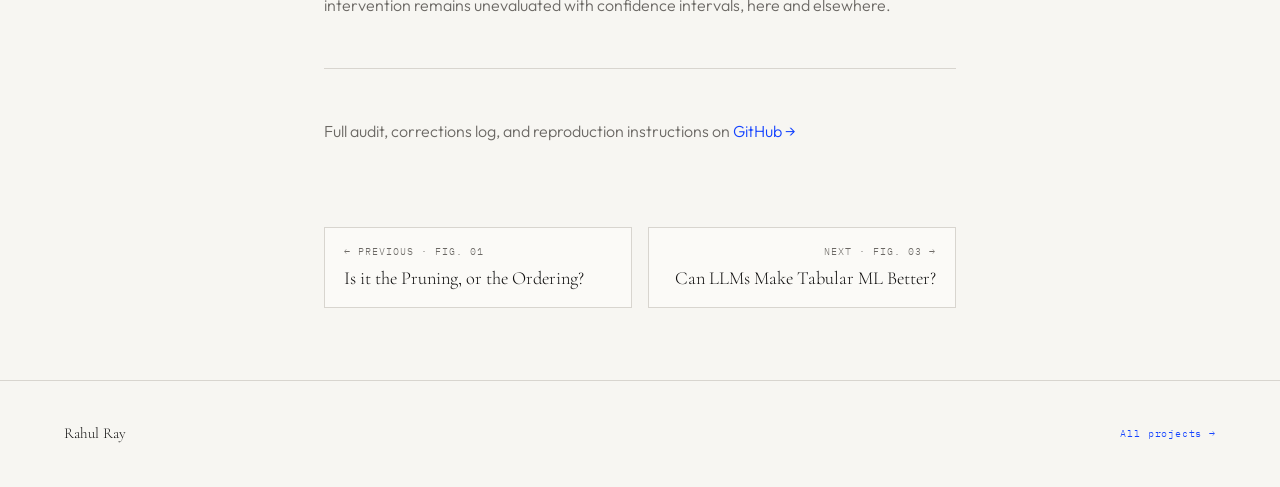
==== commit 53541c19: "Redesign site in a "notebook" style; add dark mode and per-project link previews - Homepage: graph-p" ====
--- a/projects/attention-sinks-quant.html
+++ b/projects/attention-sinks-quant.html
@@ -5,21 +5,32 @@
   <meta name="viewport" content="width=device-width, initial-scale=1.0" />
   <title>Attention Sinks and Quantization: An Audit · Rahul Ray</title>
   <meta name="description" content="Does fixing attention sinks architecturally make a model easier to quantize? Five checkpoints, three bit widths, 360 grid cells, bootstrap confidence intervals. Mostly no, and the best-known fix makes one model far worse.">
+  <link rel="canonical" href="https://rahulrayy.github.io/Portfolio/projects/attention-sinks-quant.html">
   <meta property="og:title" content="Attention Sinks and Quantization: An Audit · Rahul Ray">
   <meta property="og:description" content="An audit of whether architectural attention-sink mitigation buys measurable robustness to low-bit activation quantization, on checkpoints that differ by a single boolean in config.json.">
   <meta property="og:type" content="article">
-  <meta name="twitter:card" content="summary">
+  <meta property="og:url" content="https://rahulrayy.github.io/Portfolio/projects/attention-sinks-quant.html">
+  <meta property="og:site_name" content="Rahul Ray">
+  <meta property="og:image" content="https://rahulrayy.github.io/Portfolio/assets/og/attention-sinks-quant.png">
+  <meta property="og:image:width" content="1200">
+  <meta property="og:image:height" content="630">
+  <meta property="og:image:alt" content="Attention Sinks and Quantization: An Audit · Rahul Ray">
+  <meta name="twitter:card" content="summary_large_image">
+  <meta name="twitter:title" content="Attention Sinks and Quantization: An Audit · Rahul Ray">
+  <meta name="twitter:description" content="An audit of whether architectural attention-sink mitigation buys measurable robustness to low-bit activation quantization, on checkpoints that differ by a single boolean in config.json.">
+  <meta name="twitter:image" content="https://rahulrayy.github.io/Portfolio/assets/og/attention-sinks-quant.png">
   <link rel="icon" href="data:image/svg+xml,<svg xmlns='http://www.w3.org/2000/svg' viewBox='0 0 100 100'><rect width='100' height='100' rx='8' fill='%231443FF'/><text x='50' y='76' font-size='72' text-anchor='middle' fill='white' font-family='Georgia,serif' font-style='italic'>R</text></svg>">
   <link rel="stylesheet" href="../style.css" />
   <link rel="stylesheet" href="project.css" />
+  <script src="../theme.js"></script>
 </head>
 <body>
 
   <nav id="nav">
     <div class="nav-logo"><a href="../index.html">Rahul Ray</a></div>
     <ul class="nav-links">
+      <li><a href="../index.html#projects">Projects</a></li>
       <li><a href="../index.html#about">About</a></li>
-      <li><a href="../index.html#projects">Projects</a></li>
       <li><a href="../index.html#experience">Experience</a></li>
       <li><a href="../index.html#contact">Contact</a></li>
     </ul>
@@ -31,34 +42,33 @@
 
   <div class="project-hero">
     <a href="../index.html#projects" class="back-link">← Back to projects</a>
-    <p class="project-hero-label">Project 02</p>
-    <h1 class="project-hero-title">Attention Sinks and Quantization: <em>Does the Architectural Fix Still Pay?</em></h1>
-    <div class="project-meta">
-      <div class="meta-group">
-        <span class="meta-label">Type</span>
-        <span class="meta-value">Audit of a Published Claim</span>
+    <div class="project-hero-grid">
+      <div class="project-hero-main">
+        <p class="project-hero-label">Project 02</p>
+        <h1 class="project-hero-title">Attention Sinks and Quantization: <em>Does the Architectural Fix Still Pay?</em></h1>
+        <div class="hero-tags">
+          <span class="h-tag">Attention Sinks</span>
+          <span class="h-tag">Activation Quantization</span>
+          <span class="h-tag">Gated Attention</span>
+          <span class="h-tag">Perplexity</span>
+          <span class="h-tag">LAMBADA</span>
+          <span class="h-tag">Bootstrap CIs</span>
+          <span class="h-tag">FineWeb-Edu</span>
+          <span class="h-tag">PyTorch</span>
+        </div>
+        <div class="hero-btns">
+          <a href="https://github.com/Rahulrayy/attention-sinks-quant" target="_blank" class="github-btn">↗ View on GitHub</a>
+        </div>
       </div>
-      <div class="meta-group">
-        <span class="meta-label">Scale</span>
-        <span class="meta-value">5 checkpoints · 360 grid cells</span>
-      </div>
-      <div class="meta-group">
-        <span class="meta-label">Stack</span>
-        <span class="meta-value">PyTorch · transformers · lm-eval-harness</span>
-      </div>
-    </div>
-    <div class="hero-tags">
-      <span class="h-tag">Attention Sinks</span>
-      <span class="h-tag">Activation Quantization</span>
-      <span class="h-tag">Gated Attention</span>
-      <span class="h-tag">Perplexity</span>
-      <span class="h-tag">LAMBADA</span>
-      <span class="h-tag">Bootstrap CIs</span>
-      <span class="h-tag">FineWeb-Edu</span>
-      <span class="h-tag">PyTorch</span>
-    </div>
-    <div class="hero-btns">
-      <a href="https://github.com/Rahulrayy/attention-sinks-quant" target="_blank" class="github-btn">↗ View on GitHub</a>
+      <aside class="exhibit" aria-label="Project summary">
+        <div class="exhibit-fig"><svg viewBox="0 0 240 110" fill="none" stroke="currentColor" stroke-width="1" aria-hidden="true"><rect x="84" y="4" width="9.5" height="9.5" class="af" stroke="none" opacity=".9"/><rect x="84" y="15" width="9.5" height="9.5" class="af" stroke="none" opacity=".9"/><rect x="95" y="15" width="9.5" height="9.5" fill="currentColor" stroke="none" opacity="0.29"/><rect x="84" y="26" width="9.5" height="9.5" class="af" stroke="none" opacity=".9"/><rect x="95" y="26" width="9.5" height="9.5" fill="currentColor" stroke="none" opacity="0.29"/><rect x="106" y="26" width="9.5" height="9.5" fill="currentColor" stroke="none" opacity="0.09"/><rect x="84" y="37" width="9.5" height="9.5" class="af" stroke="none" opacity=".9"/><rect x="95" y="37" width="9.5" height="9.5" fill="currentColor" stroke="none" opacity="0.10"/><rect x="106" y="37" width="9.5" height="9.5" fill="currentColor" stroke="none" opacity="0.26"/><rect x="117" y="37" width="9.5" height="9.5" fill="currentColor" stroke="none" opacity="0.24"/><rect x="84" y="48" width="9.5" height="9.5" class="af" stroke="none" opacity=".9"/><rect x="95" y="48" width="9.5" height="9.5" fill="currentColor" stroke="none" opacity="0.23"/><rect x="106" y="48" width="9.5" height="9.5" fill="currentColor" stroke="none" opacity="0.15"/><rect x="117" y="48" width="9.5" height="9.5" fill="currentColor" stroke="none" opacity="0.21"/><rect x="128" y="48" width="9.5" height="9.5" fill="currentColor" stroke="none" opacity="0.21"/><rect x="84" y="59" width="9.5" height="9.5" class="af" stroke="none" opacity=".9"/><rect x="95" y="59" width="9.5" height="9.5" fill="currentColor" stroke="none" opacity="0.21"/><rect x="106" y="59" width="9.5" height="9.5" fill="currentColor" stroke="none" opacity="0.11"/><rect x="117" y="59" width="9.5" height="9.5" fill="currentColor" stroke="none" opacity="0.17"/><rect x="128" y="59" width="9.5" height="9.5" fill="currentColor" stroke="none" opacity="0.17"/><rect x="139" y="59" width="9.5" height="9.5" fill="currentColor" stroke="none" opacity="0.24"/><rect x="84" y="70" width="9.5" height="9.5" class="af" stroke="none" opacity=".9"/><rect x="95" y="70" width="9.5" height="9.5" fill="currentColor" stroke="none" opacity="0.30"/><rect x="106" y="70" width="9.5" height="9.5" fill="currentColor" stroke="none" opacity="0.29"/><rect x="117" y="70" width="9.5" height="9.5" fill="currentColor" stroke="none" opacity="0.20"/><rect x="128" y="70" width="9.5" height="9.5" fill="currentColor" stroke="none" opacity="0.18"/><rect x="139" y="70" width="9.5" height="9.5" fill="currentColor" stroke="none" opacity="0.14"/><rect x="150" y="70" width="9.5" height="9.5" fill="currentColor" stroke="none" opacity="0.09"/><rect x="84" y="81" width="9.5" height="9.5" class="af" stroke="none" opacity=".9"/><rect x="95" y="81" width="9.5" height="9.5" fill="currentColor" stroke="none" opacity="0.09"/><rect x="106" y="81" width="9.5" height="9.5" fill="currentColor" stroke="none" opacity="0.18"/><rect x="117" y="81" width="9.5" height="9.5" fill="currentColor" stroke="none" opacity="0.15"/><rect x="128" y="81" width="9.5" height="9.5" fill="currentColor" stroke="none" opacity="0.16"/><rect x="139" y="81" width="9.5" height="9.5" fill="currentColor" stroke="none" opacity="0.28"/><rect x="150" y="81" width="9.5" height="9.5" fill="currentColor" stroke="none" opacity="0.20"/><rect x="161" y="81" width="9.5" height="9.5" fill="currentColor" stroke="none" opacity="0.20"/><text x="88.5" y="101.0" text-anchor="middle" stroke="none" class="af">sink</text><text x="134.0" y="101.0" text-anchor="middle" stroke="none">keys →</text><text transform="translate(78 48) rotate(-90)" text-anchor="middle" stroke="none">queries →</text></svg></div>
+        <div class="exhibit-cap"><span>Fig. 02 · Audit</span><span class="exhibit-metric">1 of 5<small>checkpoints broken by per-tensor 8-bit</small></span></div>
+        <dl class="exhibit-spec">
+          <dt>type</dt><dd>Audit of a Published Claim</dd>
+          <dt>scale</dt><dd>5 checkpoints · 360 grid cells</dd>
+          <dt>stack</dt><dd>PyTorch · transformers · lm-eval-harness</dd>
+        </dl>
+      </aside>
     </div>
   </div>
 
@@ -297,13 +307,14 @@
 
   </div>
 
+  <div class="more-work" role="navigation" aria-label="More projects">
+    <a class="mw" href="rag-permutation.html"><span class="mw-cap">← Previous · Fig. 01</span><span class="mw-title">Is it the Pruning, or the Ordering?</span></a>
+    <a class="mw mw-next" href="llm-tabular.html"><span class="mw-cap">Next · Fig. 03 →</span><span class="mw-title">Can LLMs Make Tabular ML Better?</span></a>
+  </div>
+
   <footer>
     <span class="footer-name"><a href="../index.html">Rahul Ray</a></span>
-    <span class="footer-note">
-      <a href="rag-permutation.html" style="color:var(--muted)">&larr; Is it the Pruning?</a>
-      &nbsp;&middot;&nbsp;
-      <a href="../index.html#projects" style="color:var(--accent)">All projects &rarr;</a>
-    </span>
+    <span class="footer-note"><a href="../index.html#projects" style="color:var(--accent)">All projects &rarr;</a></span>
   </footer>
 
   <script>
--- a/style.css
+++ b/style.css
@@ -7,9 +7,57 @@
   --muted:   #6B6864;
   --accent:  #1443FF;
   --rule:    #D8D5CF;
+  --nav-bg:  rgba(247,246,242,0.9);
+  --code-bg: #111010;
+  --code-ink: #c9c4bd;
+  --glow:    rgba(20,67,255,0.05);
+  --card:    #FBFAF7;
+  --grid-line: rgba(17,16,16,0.05);
+  --fig-ink: #8F8B84;
   --mono:    'IBM Plex Mono', monospace;
   --serif:   'Cormorant Garamond', Georgia, serif;
   --sans:    'Outfit', sans-serif;
+  color-scheme: light;
+}
+
+/* ── Dark theme ──────────────────────────────────────────────
+   Follows the OS setting unless the visitor picks a theme with the
+   nav toggle (theme.js stamps data-theme on <html>). The palette is
+   kept warm to match the light one; every text/background pair is
+   at least 4.5:1. The accent is lifted because #1443FF on a dark
+   ground falls to about 3:1.
+   ────────────────────────────────────────────────────────────── */
+@media (prefers-color-scheme: dark) {
+  :root:not([data-theme="light"]) {
+    --bg:      #141311;
+    --surface: #1E1D1A;
+    --ink:     #ECE9E2;
+    --muted:   #A19D95;
+    --accent:  #7B93FF;
+    --rule:    #302E2A;
+    --nav-bg:  rgba(20,19,17,0.88);
+    --code-bg: #0B0A09;
+    --glow:    rgba(123,147,255,0.07);
+    --card:    #191816;
+    --grid-line: rgba(236,233,226,0.05);
+    --fig-ink: #8A867F;
+    color-scheme: dark;
+  }
+}
+:root[data-theme="dark"] {
+  --bg:      #141311;
+  --surface: #1E1D1A;
+  --ink:     #ECE9E2;
+  --muted:   #A19D95;
+  --accent:  #7B93FF;
+  --rule:    #302E2A;
+  --nav-bg:  rgba(20,19,17,0.88);
+  --code-bg: #0B0A09;
+  --glow:    rgba(123,147,255,0.07);
+  --card:    #191816;
+  --grid-line: rgba(236,233,226,0.05);
+  --fig-ink: #8A867F;
+  color-scheme: dark;
 }
 
 *, *::before, *::after { box-sizing: border-box; margin: 0; padding: 0; }
@@ -26,7 +74,7 @@
   position: fixed; top: 0; left: 0; right: 0; z-index: 100;
   display: flex; align-items: center; justify-content: space-between;
   padding: 1.2rem 5vw;
-  background: rgba(247,246,242,0.9);
+  background: var(--nav-bg);
   backdrop-filter: blur(14px);
   border-bottom: 1px solid transparent;
   transition: border-color 0.3s;
@@ -44,6 +92,16 @@
 }
 .nav-links a:hover { color: var(--ink); }
 .nav-links a:hover::after { width: 100%; }
+
+/* Theme toggle (injected into .nav-links by theme.js) */
+.theme-toggle {
+  display: inline-flex; align-items: center; gap: 0.45rem;
+  background: none; border: none; padding: 0; cursor: pointer;
+  font-family: var(--mono); font-size: 0.72rem; letter-spacing: 0.08em;
+  text-transform: uppercase; color: var(--muted); transition: color 0.2s;
+}
+.theme-toggle:hover { color: var(--ink); }
+.theme-toggle svg { width: 12px; height: 12px; flex-shrink: 0; }
 
 /* ── Section basics ── */
 section { padding: 7rem 5vw; }
@@ -127,7 +185,7 @@
     transition: transform 0.35s cubic-bezier(0.4,0,0.2,1);
     z-index: 100; align-items: flex-start;
   }
-  .nav-links a { font-size: 0.82rem; }
+  .nav-links a, .theme-toggle { font-size: 0.82rem; }
   nav.nav-open .nav-links { transform: translateX(0); }
   nav.nav-open .nav-toggle span:nth-child(1) { transform: translateY(6.5px) rotate(45deg); }
   nav.nav-open .nav-toggle span:nth-child(2) { opacity: 0; }
@@ -135,3 +193,41 @@
 
   .btn { padding: 0.65rem 1.4rem; font-size: 0.7rem; }
 }
+
+/* ── Reduced motion ──────────────────────────────────────────
+   Two rules, deliberately split.
+
+   1. The blanket rule collapses DURATIONS only. It must not touch
+      `transform`, because several transforms here are positional
+      rather than decorative: the mobile nav sits off-canvas at
+      translateX(110%) and the hamburger bars rotate into an X.
+      Resetting those would pin the menu open.
+
+   2. Elements that animate IN start at opacity:0 and are only made
+      visible by the animation finishing. Cancelling their animation
+      without restoring opacity would leave the hero permanently
+      blank, so they are explicitly forced visible here.
+   ────────────────────────────────────────────────────────────── */
+@media (prefers-reduced-motion: reduce) {
+  *, *::before, *::after {
+    animation-duration: 0.01ms !important;
+    animation-delay: 0ms !important;
+    animation-iteration-count: 1 !important;
+    transition-duration: 0.01ms !important;
+    transition-delay: 0ms !important;
+  }
+
+  html { scroll-behavior: auto !important; }
+
+  .hero-eyebrow, .hero-name, .hero-desc, .hero-cta, .hero-panel {
+    animation: none !important;
+    opacity: 1 !important;
+    transform: none !important;
+  }
+
+  .reveal, .reveal.visible {
+    opacity: 1 !important;
+    transform: none !important;
+    transition: none !important;
+  }
+}
--- a/projects/project.css
+++ b/projects/project.css
@@ -5,7 +5,17 @@
   padding-left: 5vw;
   padding-right: 5vw;
   border-bottom: 1px solid var(--rule);
-  position: relative;
+  position: relative; isolation: isolate;
+}
+/* Same graph paper as the homepage hero, fading out downwards. */
+.project-hero::before {
+  content: ''; position: absolute; inset: 0; z-index: -1; pointer-events: none;
+  background-image:
+    linear-gradient(var(--grid-line) 1px, transparent 1px),
+    linear-gradient(90deg, var(--grid-line) 1px, transparent 1px);
+  background-size: 28px 28px;
+  -webkit-mask-image: linear-gradient(to bottom, #000 30%, transparent);
+          mask-image: linear-gradient(to bottom, #000 30%, transparent);
 }
 .back-link {
   display: inline-flex; align-items: center; gap: 0.5rem;
@@ -23,18 +33,44 @@
   content: ''; flex: 1; max-width: 48px; height: 1px; background: var(--accent); opacity: 0.5;
 }
 .project-hero-title {
-  font-family: var(--serif); font-size: clamp(2.4rem, 5.5vw, 5rem);
+  font-family: var(--serif); font-size: clamp(2.4rem, 4.4vw, 4.2rem);
   font-weight: 300; line-height: 1.05; margin-bottom: 1.8rem;
   max-width: 800px;
 }
 .project-hero-title em { font-style: italic; color: var(--accent); }
-.project-meta {
-  display: flex; flex-wrap: wrap; gap: 2.5rem;
-  margin-bottom: 2rem;
-}
-.meta-group { display: flex; flex-direction: column; gap: 0.3rem; }
-.meta-label { font-family: var(--mono); font-size: 0.62rem; letter-spacing: 0.12em; text-transform: uppercase; color: var(--muted); }
-.meta-value { font-size: 0.92rem; color: var(--ink); }
+.project-hero-grid {
+  display: grid; grid-template-columns: minmax(0, 1.35fr) minmax(0, 1fr);
+  gap: 4rem; align-items: center;
+}
+
+/* ── Exhibit: the project's figure + spec, same language as the homepage cards and status panel ── */
+.exhibit { background: var(--bg); border: 1px solid var(--ink); font-family: var(--mono); }
+.exhibit-fig {
+  height: 200px; display: flex; align-items: center; justify-content: center;
+  border-bottom: 1px solid var(--ink); color: var(--fig-ink);
+  background-color: var(--surface);
+  background-image:
+    linear-gradient(var(--grid-line) 1px, transparent 1px),
+    linear-gradient(90deg, var(--grid-line) 1px, transparent 1px);
+  background-size: 14px 14px;
+}
+.exhibit-fig svg { width: 100%; max-width: 380px; height: 176px; }
+.exhibit-fig .a { stroke: var(--accent); }
+.exhibit-fig .af { fill: var(--accent); }
+.exhibit-fig text { font-family: var(--mono); font-size: 7px; fill: currentColor; letter-spacing: 0.04em; }
+.exhibit-cap {
+  display: flex; justify-content: space-between; align-items: baseline; flex-wrap: wrap; gap: 0.2rem 1rem;
+  padding: 0.65rem 1.1rem; border-bottom: 1px solid var(--rule);
+  font-size: 0.62rem; letter-spacing: 0.08em; text-transform: uppercase; color: var(--muted);
+}
+.exhibit-metric { color: var(--accent); font-size: 0.82rem; letter-spacing: 0; text-transform: none; white-space: nowrap; }
+.exhibit-metric small { font-size: 0.66rem; color: var(--muted); margin-left: 0.35rem; }
+.exhibit-spec {
+  display: grid; grid-template-columns: 76px 1fr; gap: 0.5rem 1rem;
+  padding: 0.95rem 1.1rem 1.05rem; font-size: 0.72rem; line-height: 1.55;
+}
+.exhibit-spec dt { color: var(--muted); }
+.exhibit-spec dd { color: var(--ink); }
 .hero-tags { display: flex; flex-wrap: wrap; gap: 0.4rem; margin-top: 0.5rem; }
 .h-tag { font-family: var(--mono); font-size: 0.63rem; letter-spacing: 0.04em; padding: 0.25rem 0.7rem; background: var(--surface); color: var(--muted); }
 .hero-btns { display: flex; flex-wrap: wrap; gap: 1rem; margin-top: 2rem; align-items: center; }
@@ -58,11 +94,19 @@
   max-width: 760px;
   margin: 0 auto;
   padding: 5rem 5vw;
+  counter-reset: section;
 }
 .project-body h2 {
   font-family: var(--serif); font-size: 2rem; font-weight: 300;
   margin: 3.5rem 0 1rem; line-height: 1.2;
   padding-bottom: 0.6rem; border-bottom: 1px solid var(--rule);
+}
+/* Numbered sections, like the figure numbers on the homepage. */
+.project-body h2::before {
+  counter-increment: section; content: counter(section, decimal-leading-zero);
+  font-family: var(--mono); font-size: 0.72rem; letter-spacing: 0.08em;
+  color: var(--accent); margin-right: 0.9rem;
+  position: relative; top: -0.45em;
 }
 .project-body h2:first-child { margin-top: 0; }
 .project-body h3 {
@@ -79,18 +123,23 @@
 .project-body a { color: var(--accent); border-bottom: 1px solid transparent; transition: border-color 0.2s; }
 .project-body a:hover { border-color: var(--accent); }
 
-/* ── Result callout ── */
+/* ── Result callout: a bordered panel like the homepage status panel ── */
 .result-block {
-  border-left: 3px solid var(--accent);
-  padding: 1.2rem 1.4rem;
-  background: var(--surface);
-  margin: 2rem 0;
+  border: 1px solid var(--ink);
+  background: var(--card);
+  margin: 2.2rem 0;
+}
+.result-block::before {
+  content: 'At a glance'; display: block;
+  padding: 0.6rem 1.1rem; border-bottom: 1px solid var(--ink);
+  font-family: var(--mono); font-size: 0.62rem; letter-spacing: 0.12em;
+  text-transform: uppercase; color: var(--muted);
 }
 .result-block p {
   font-family: var(--mono); font-size: 0.78rem; letter-spacing: 0.03em;
-  color: var(--ink); line-height: 1.7; margin: 0;
-}
-.result-block p + p { margin-top: 0.5rem; }
+  color: var(--ink); line-height: 1.7; margin: 0; padding: 0.75rem 1.1rem;
+}
+.result-block p + p { border-top: 1px solid var(--rule); }
 
 /* ── Data table ── */
 .data-table {
@@ -111,7 +160,8 @@
 
 /* ── Code block ── */
 .code-block {
-  background: var(--ink); color: #c9c4bd;
+  background: var(--code-bg); color: var(--code-ink);
+  border: 1px solid var(--rule);
   font-family: var(--mono); font-size: 0.78rem; line-height: 1.65;
   padding: 1.4rem 1.6rem; margin: 1.5rem 0; overflow-x: auto;
 }
@@ -119,9 +169,29 @@
 /* ── Section divider ── */
 .divider { height: 1px; background: var(--rule); margin: 3rem 0; }
 
+/* ── Previous / next project ── */
+.more-work {
+  max-width: 760px; margin: 0 auto; padding: 0 5vw 4.5rem;
+  display: grid; grid-template-columns: 1fr 1fr; gap: 1rem;
+}
+.mw {
+  display: flex; flex-direction: column; gap: 0.35rem;
+  padding: 1rem 1.2rem 1.1rem; background: var(--card); border: 1px solid var(--rule);
+  transition: border-color 0.2s;
+}
+.mw:hover, .mw:focus-visible { border-color: var(--accent); }
+.mw:hover .mw-title { color: var(--accent); }
+.mw-next { text-align: right; }
+.mw-cap { font-family: var(--mono); font-size: 0.62rem; letter-spacing: 0.1em; text-transform: uppercase; color: var(--muted); }
+.mw-title { font-family: var(--serif); font-size: 1.15rem; line-height: 1.25; transition: color 0.2s; }
+
 /* ── Responsive ── */
+@media (max-width: 900px) {
+  .project-hero-grid { grid-template-columns: 1fr; gap: 2.5rem; }
+  .exhibit { max-width: 520px; }
+}
+
 @media (max-width: 768px) {
-  .project-meta { gap: 1.5rem; }
   .project-hero-title { font-size: 2.2rem; }
 }
 
@@ -131,7 +201,12 @@
   .project-body { padding: 3rem 6vw; }
   .project-body h2 { font-size: 1.55rem; margin-top: 2.5rem; }
   .data-table { display: block; overflow-x: auto; -webkit-overflow-scrolling: touch; }
-  .result-block { padding: 1rem 1.1rem; }
+  .result-block p { padding: 0.7rem 0.95rem; }
+  .exhibit-fig { height: 160px; }
+  .exhibit-fig svg { height: 140px; }
+  .exhibit-spec { grid-template-columns: 60px 1fr; }
+  .more-work { grid-template-columns: 1fr; padding-bottom: 3rem; }
+  .mw-next { text-align: left; }
   .hero-btns { flex-direction: column; align-items: flex-start; }
   .github-btn, .live-btn { width: 100%; justify-content: center; text-align: center; }
   .back-link { margin-bottom: 2rem; }
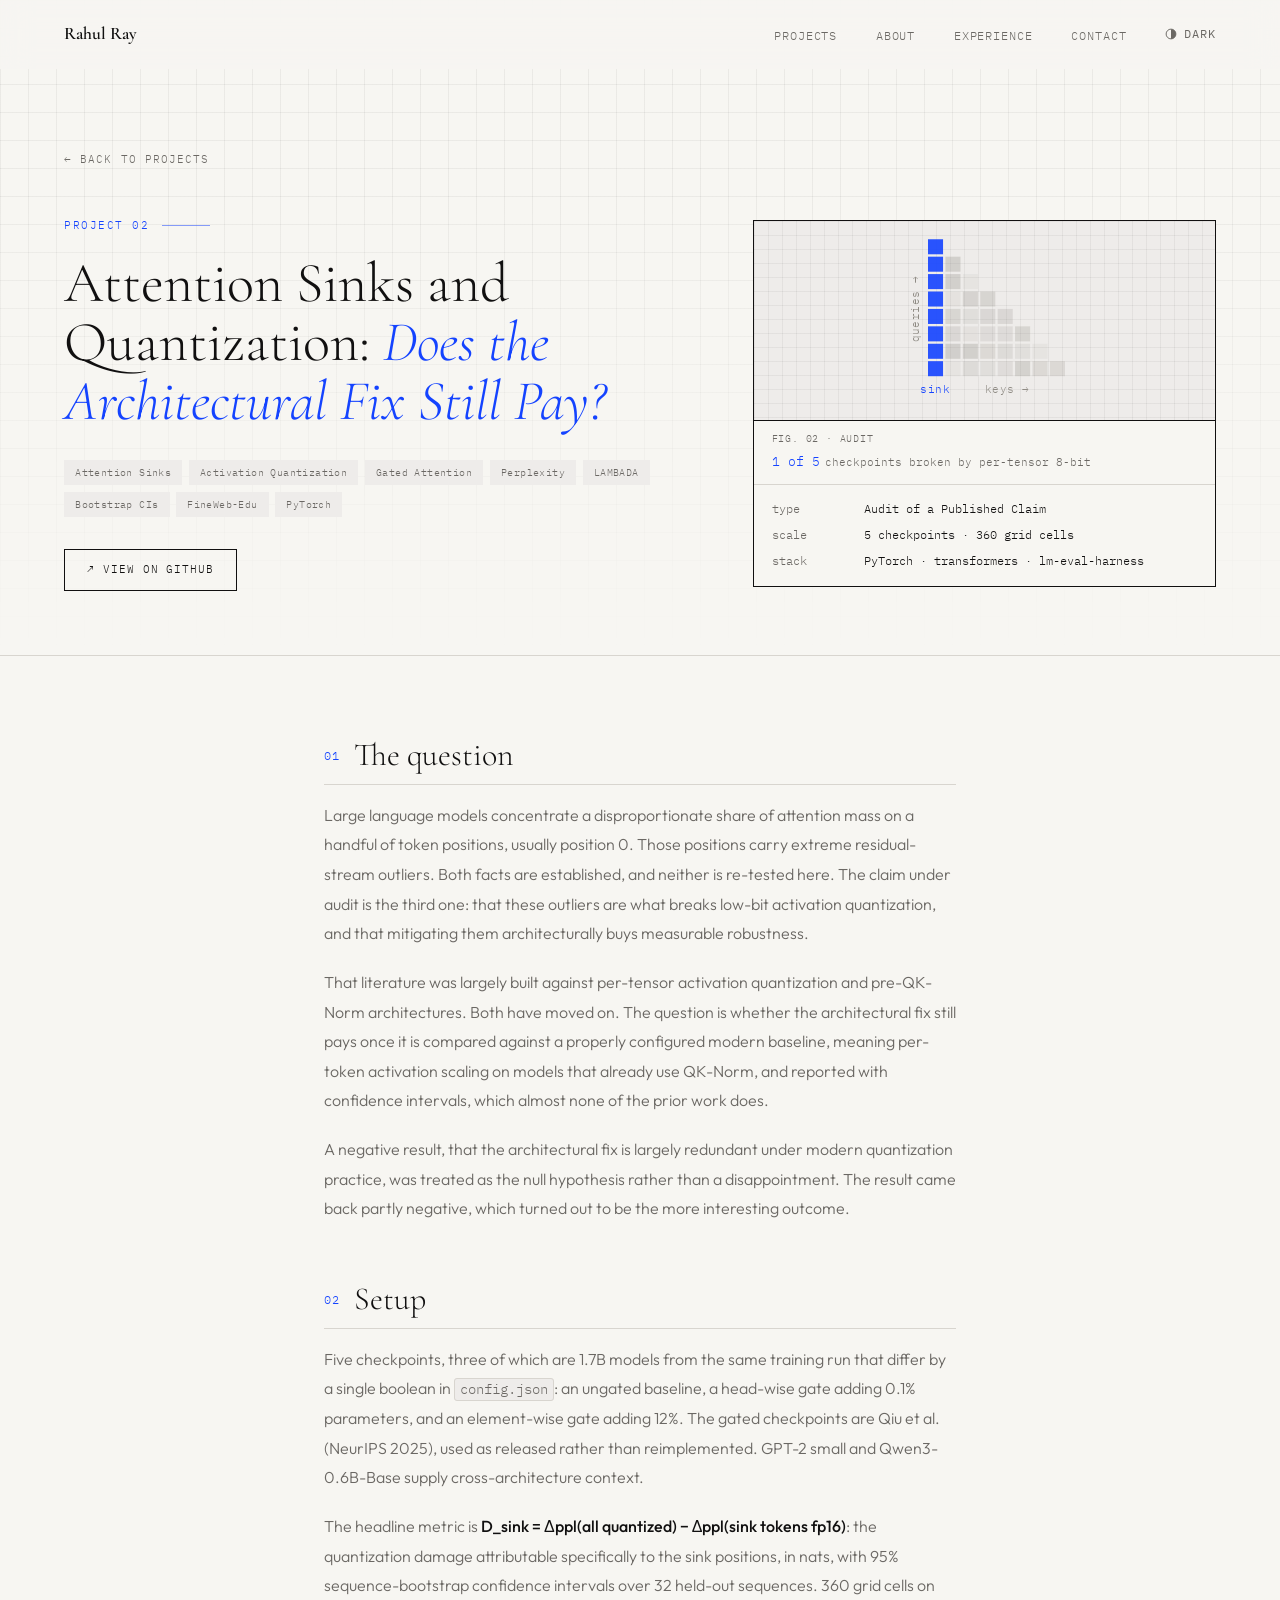
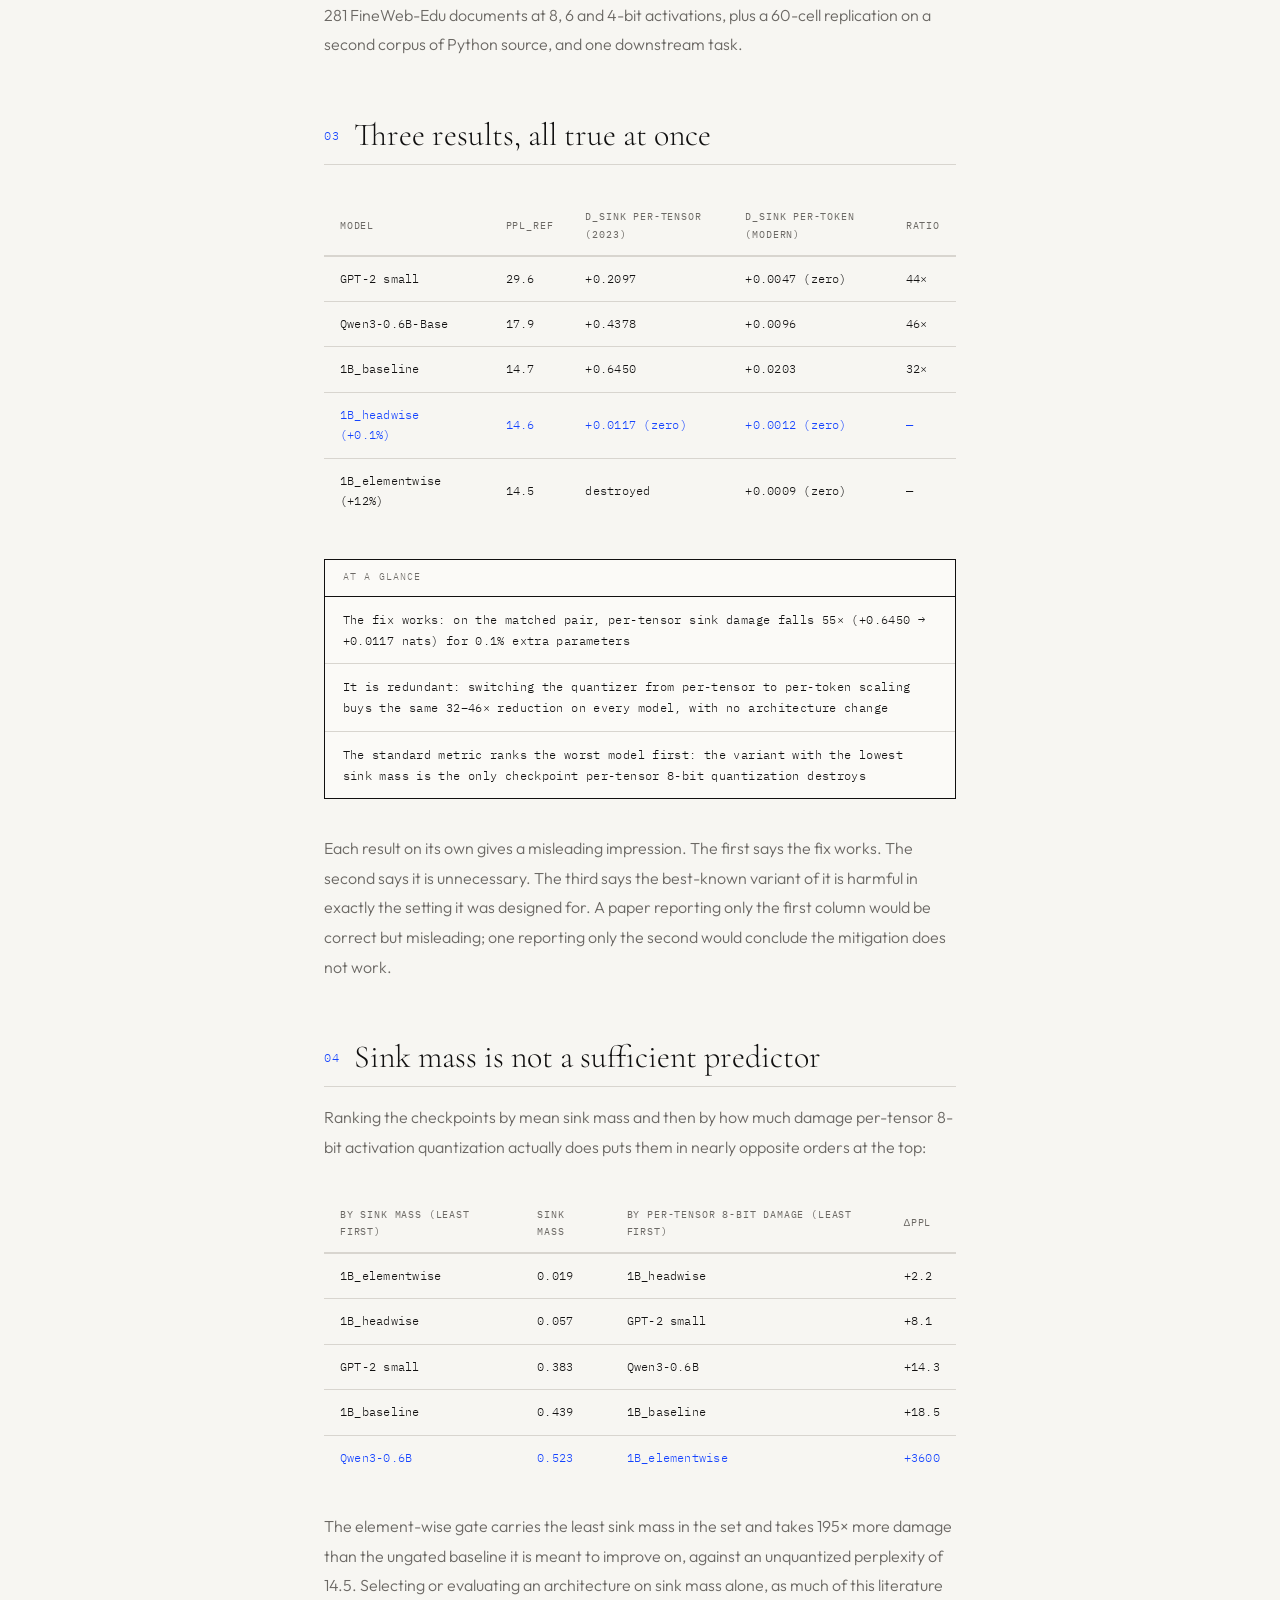
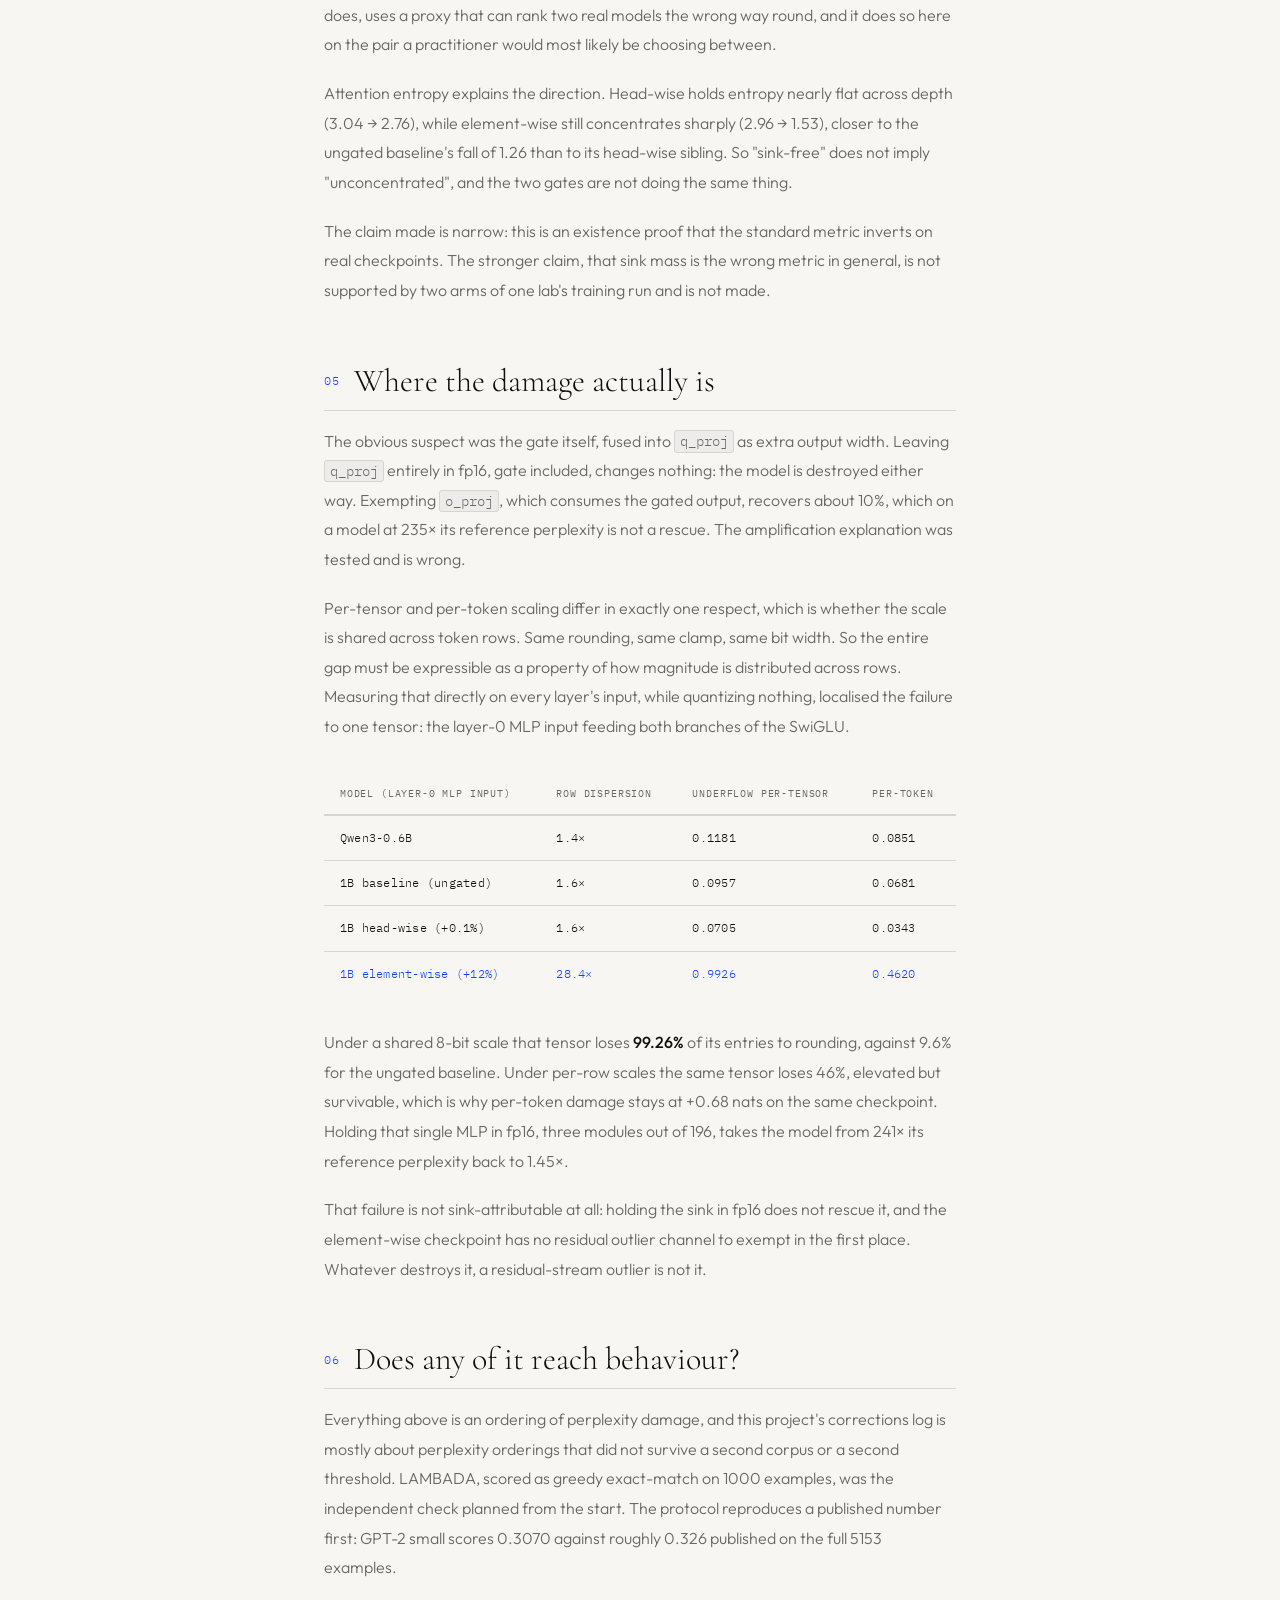
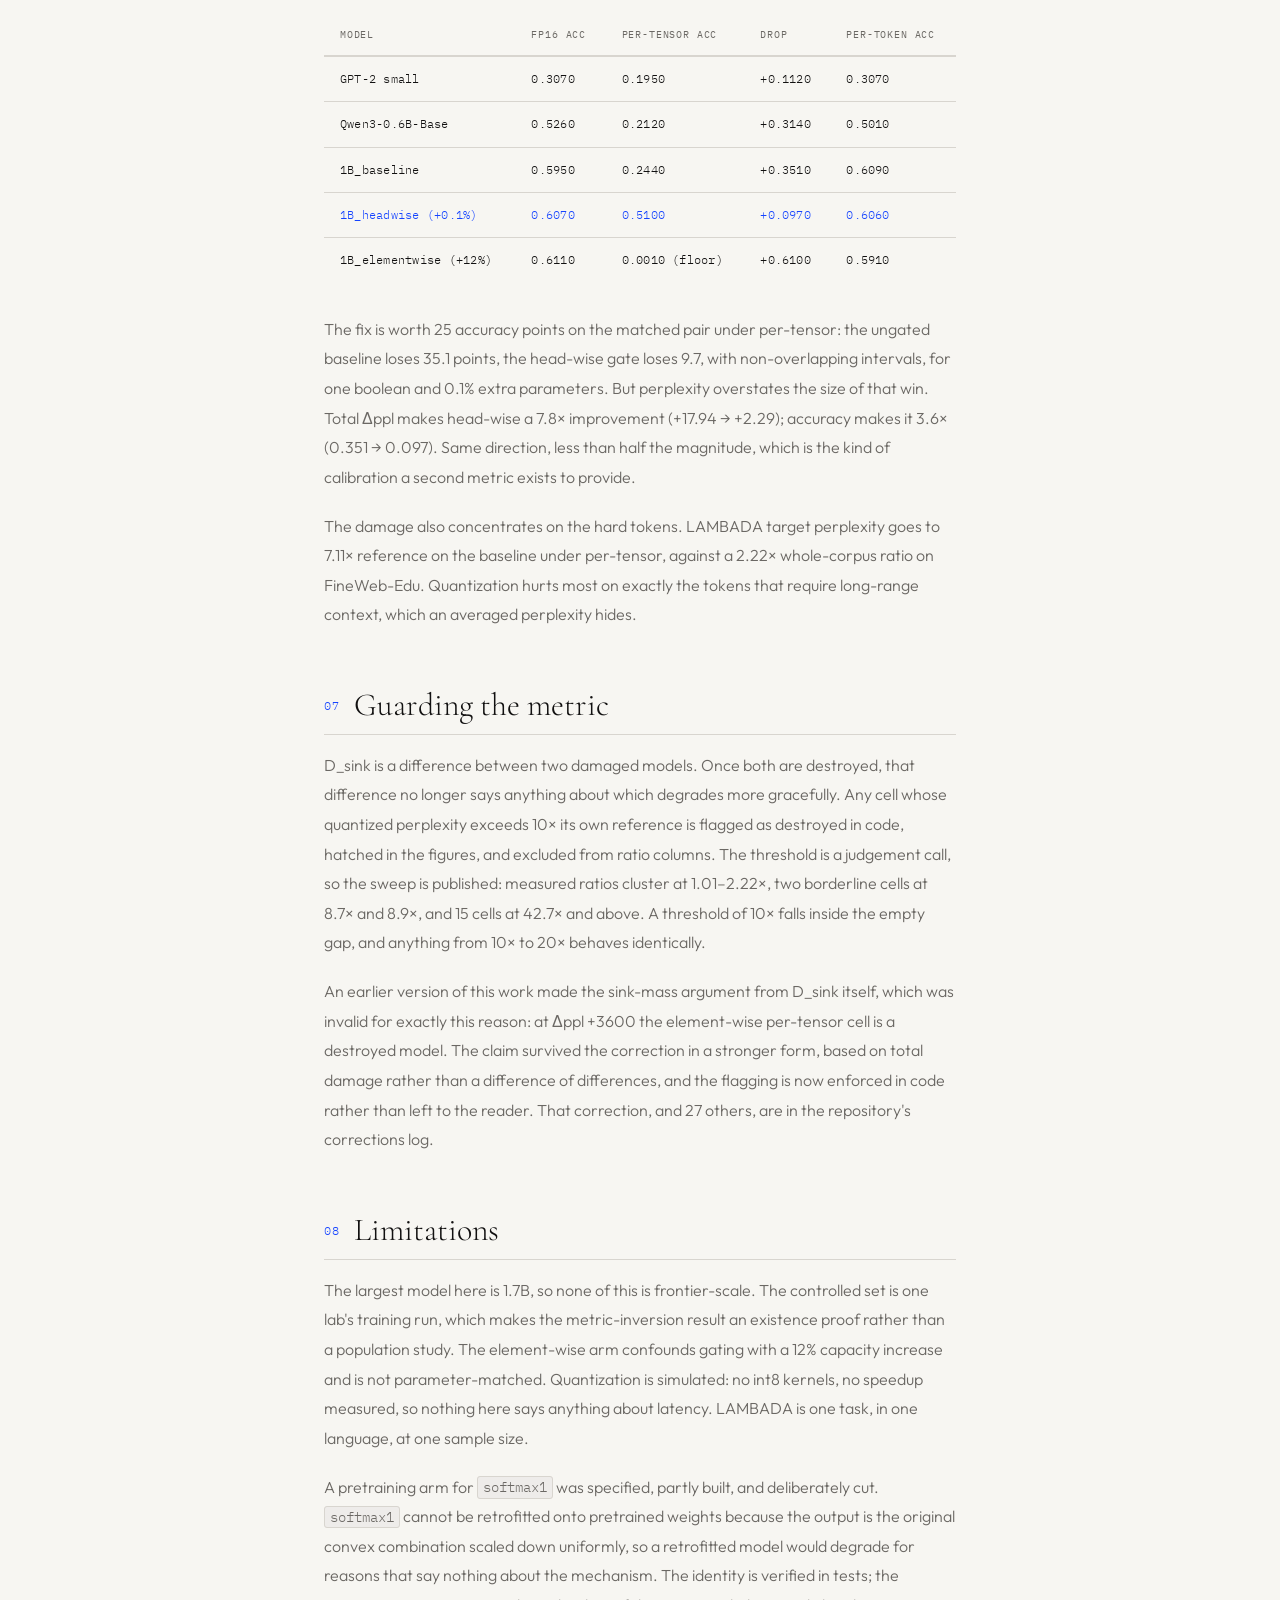
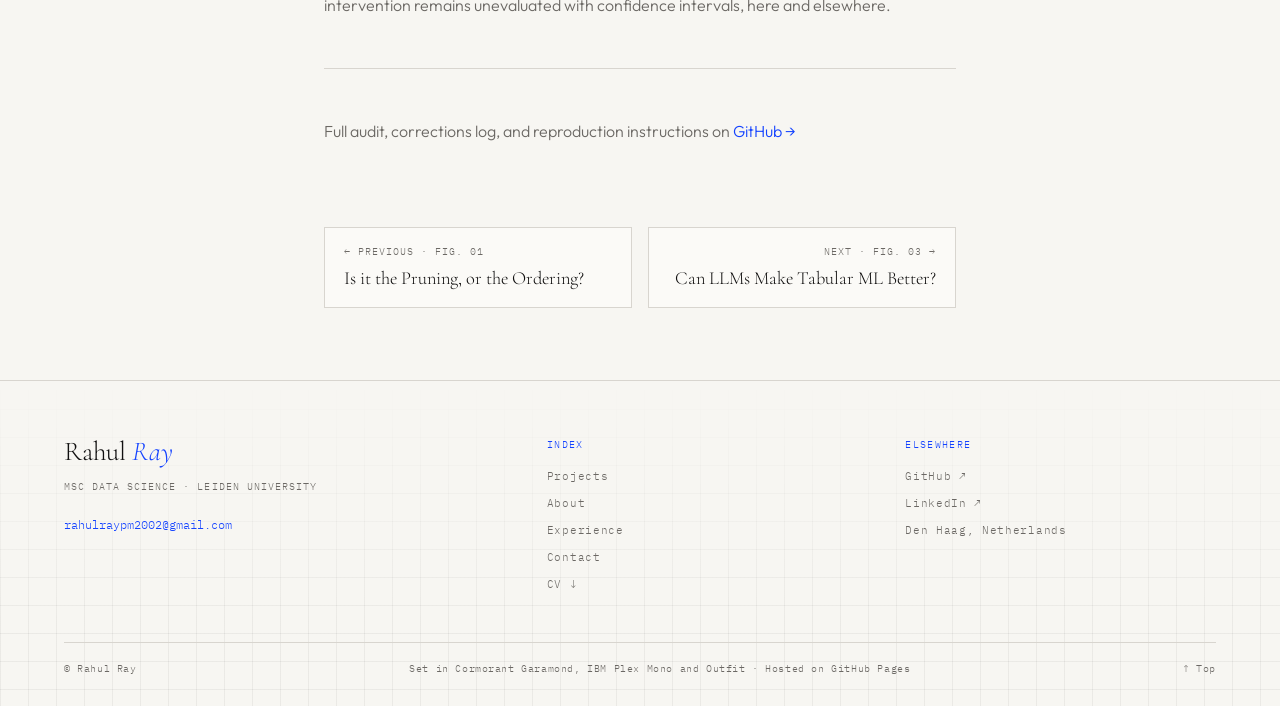
==== commit fbc4321a: "Restyle footer to match the notebook design - One footer on every page: name, "MSc Data Science · Le" ====
--- a/projects/attention-sinks-quant.html
+++ b/projects/attention-sinks-quant.html
@@ -312,9 +312,33 @@
     <a class="mw mw-next" href="llm-tabular.html"><span class="mw-cap">Next · Fig. 03 →</span><span class="mw-title">Can LLMs Make Tabular ML Better?</span></a>
   </div>
 
-  <footer>
-    <span class="footer-name"><a href="../index.html">Rahul Ray</a></span>
-    <span class="footer-note"><a href="../index.html#projects" style="color:var(--accent)">All projects &rarr;</a></span>
+  <footer class="site-footer">
+    <div class="ft-grid">
+      <div class="ft-id">
+        <a class="ft-name" href="../index.html">Rahul <em>Ray</em></a>
+        <p class="ft-sub">MSc Data Science · Leiden University</p>
+        <a class="ft-mail" href="mailto:rahulraypm2002@gmail.com">rahulraypm2002@gmail.com</a>
+      </div>
+      <div class="ft-col" role="navigation" aria-label="Site">
+        <p class="ft-label">Index</p>
+        <a href="../index.html#projects">Projects</a>
+        <a href="../index.html#about">About</a>
+        <a href="../index.html#experience">Experience</a>
+        <a href="../index.html#contact">Contact</a>
+        <a href="../CV.pdf" download>CV ↓</a>
+      </div>
+      <div class="ft-col">
+        <p class="ft-label">Elsewhere</p>
+        <a href="https://github.com/Rahulrayy" target="_blank" rel="noopener">GitHub ↗</a>
+        <a href="https://linkedin.com/in/rahul-ray-b67741222" target="_blank" rel="noopener">LinkedIn ↗</a>
+        <span>Den Haag, Netherlands</span>
+      </div>
+    </div>
+    <div class="ft-base">
+      <span>© Rahul Ray</span>
+      <span>Set in Cormorant Garamond, IBM Plex Mono and Outfit&nbsp;· Hosted on GitHub Pages</span>
+      <a href="#" class="ft-top">↑ Top</a>
+    </div>
   </footer>
 
   <script>
--- a/style.css
+++ b/style.css
@@ -127,20 +127,39 @@
 .btn.primary { background: var(--ink); color: var(--bg); }
 .btn.primary:hover { background: var(--accent); border-color: var(--accent); }
 
-/* ── Skill / tag chips ── */
-.skill-tag {
-  font-family: var(--mono); font-size: 0.68rem; letter-spacing: 0.06em;
-  padding: 0.3rem 0.8rem; background: var(--surface); color: var(--ink);
-}
-
-/* ── Footer ── */
-footer {
-  padding: 2.5rem 5vw; border-top: 1px solid var(--rule);
-  display: flex; justify-content: space-between; align-items: center;
-  flex-wrap: wrap; gap: 1rem;
-}
-.footer-name { font-family: var(--serif); font-size: 0.95rem; }
-.footer-note { font-family: var(--mono); font-size: 0.65rem; letter-spacing: 0.08em; color: var(--muted); }
+/* ── Footer ──────────────────────────────────────────────────
+   Bookends the hero: the same graph paper, fading upward.
+   ────────────────────────────────────────────────────────────── */
+.site-footer {
+  position: relative; isolation: isolate;
+  padding: 3.5rem 5vw 1.8rem; border-top: 1px solid var(--rule);
+}
+.site-footer::before {
+  content: ''; position: absolute; inset: 0; z-index: -1; pointer-events: none;
+  background-image:
+    linear-gradient(var(--grid-line) 1px, transparent 1px),
+    linear-gradient(90deg, var(--grid-line) 1px, transparent 1px);
+  background-size: 28px 28px;
+  -webkit-mask-image: linear-gradient(to top, #000 25%, transparent);
+          mask-image: linear-gradient(to top, #000 25%, transparent);
+}
+.ft-grid { display: grid; grid-template-columns: minmax(0, 1.4fr) minmax(0, 1fr) minmax(0, 1fr); gap: 2.5rem 3rem; align-items: start; }
+.ft-name { font-family: var(--serif); font-size: 1.7rem; font-weight: 300; line-height: 1.1; }
+.ft-name em { font-style: italic; color: var(--accent); }
+.ft-sub { font-family: var(--mono); font-size: 0.64rem; letter-spacing: 0.1em; text-transform: uppercase; color: var(--muted); margin: 0.6rem 0 0.9rem; }
+.ft-mail { font-family: var(--mono); font-size: 0.76rem; color: var(--accent); border-bottom: 1px solid transparent; transition: border-color 0.2s; }
+.ft-mail:hover { border-color: var(--accent); }
+.ft-col { display: flex; flex-direction: column; gap: 0.5rem; font-family: var(--mono); font-size: 0.7rem; letter-spacing: 0.06em; color: var(--muted); }
+.ft-col a { color: var(--muted); width: fit-content; transition: color 0.2s; }
+.ft-col a:hover { color: var(--ink); }
+.ft-label { font-size: 0.6rem; letter-spacing: 0.14em; text-transform: uppercase; color: var(--accent); margin-bottom: 0.35rem; }
+.ft-base {
+  display: flex; justify-content: space-between; align-items: baseline; flex-wrap: wrap; gap: 0.6rem 2rem;
+  margin-top: 3rem; padding-top: 1.1rem; border-top: 1px solid var(--rule);
+  font-family: var(--mono); font-size: 0.62rem; letter-spacing: 0.06em; color: var(--muted);
+}
+.ft-top { color: var(--muted); transition: color 0.2s; }
+.ft-top:hover { color: var(--accent); }
 
 /* ── Animations ── */
 @keyframes fadeUp {
@@ -192,6 +211,11 @@
   nav.nav-open .nav-toggle span:nth-child(3) { transform: translateY(-6.5px) rotate(-45deg); }
 
   .btn { padding: 0.65rem 1.4rem; font-size: 0.7rem; }
+
+  .site-footer { padding: 2.8rem 6vw 1.6rem; }
+  .ft-grid { grid-template-columns: 1fr 1fr; gap: 2rem 1.5rem; }
+  .ft-id { grid-column: 1 / -1; }
+  .ft-base { flex-direction: column; gap: 0.45rem; margin-top: 2.2rem; }
 }
 
 /* ── Reduced motion ──────────────────────────────────────────
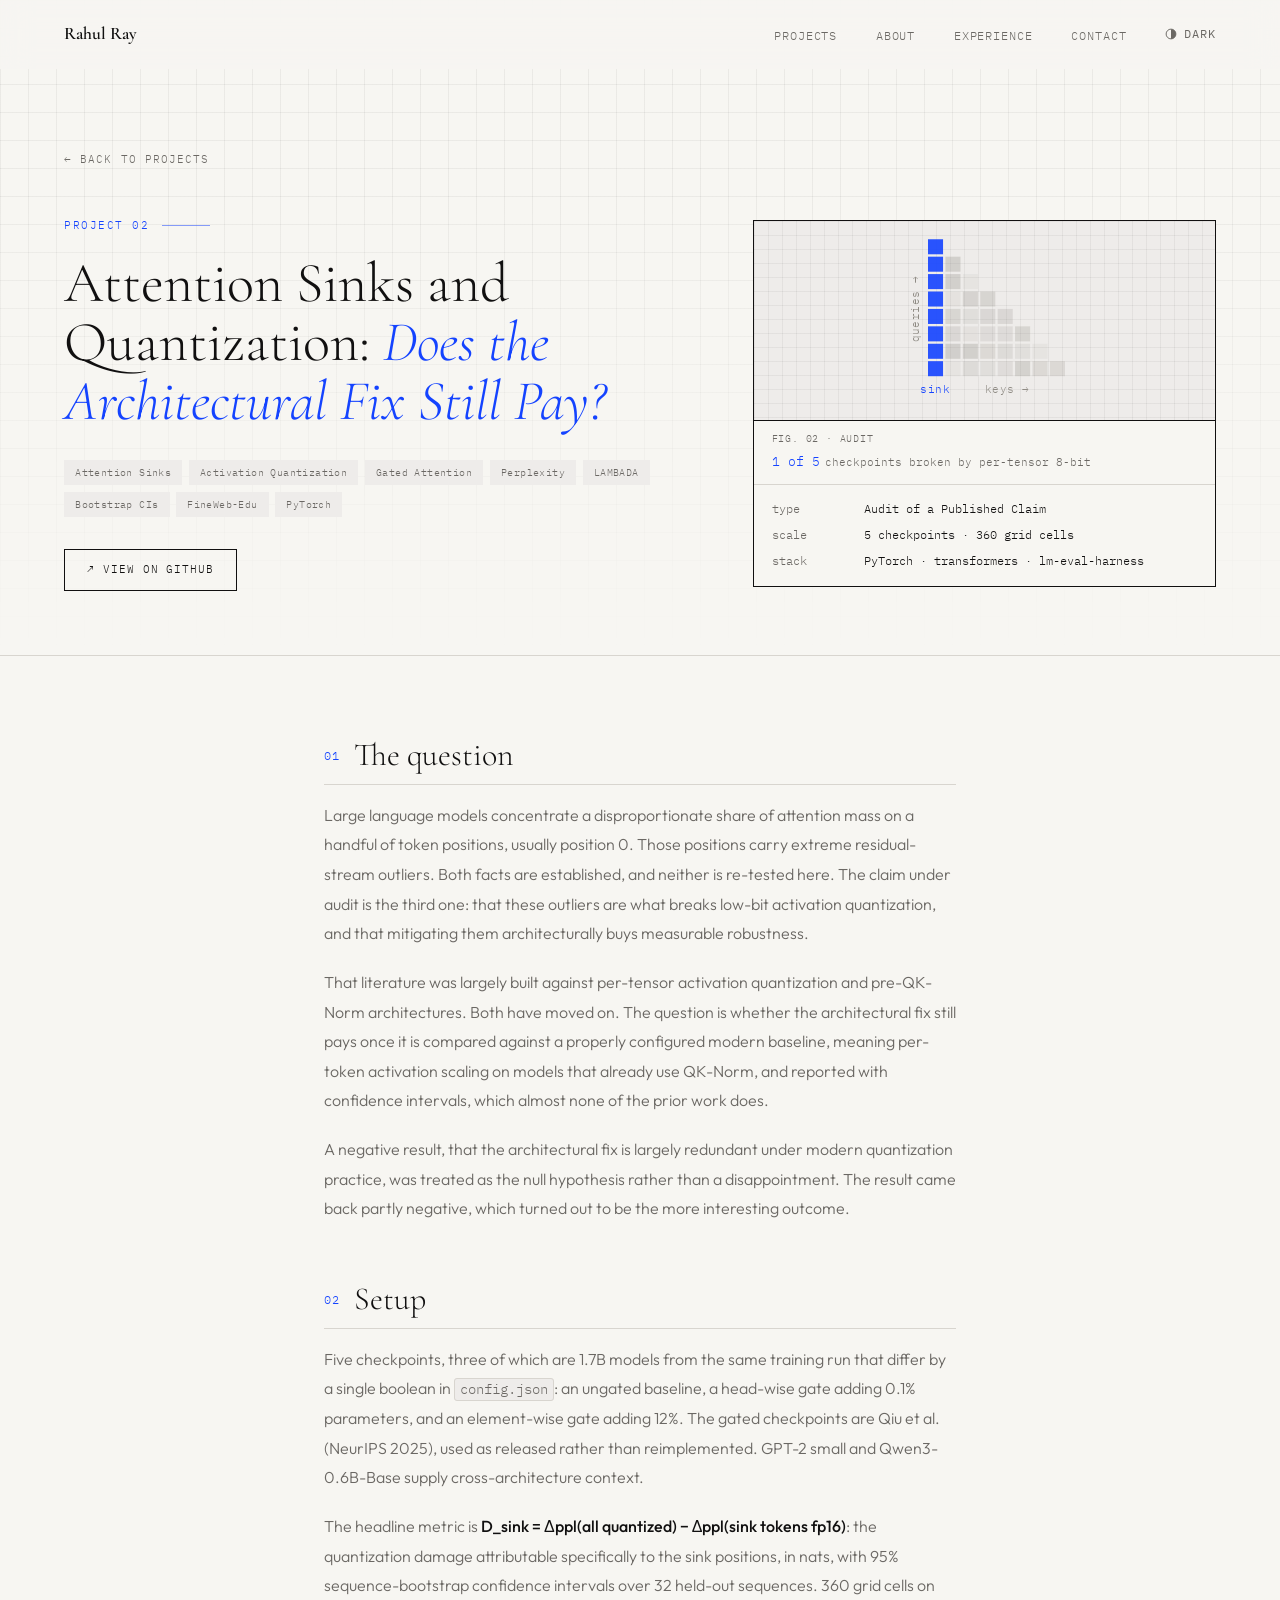
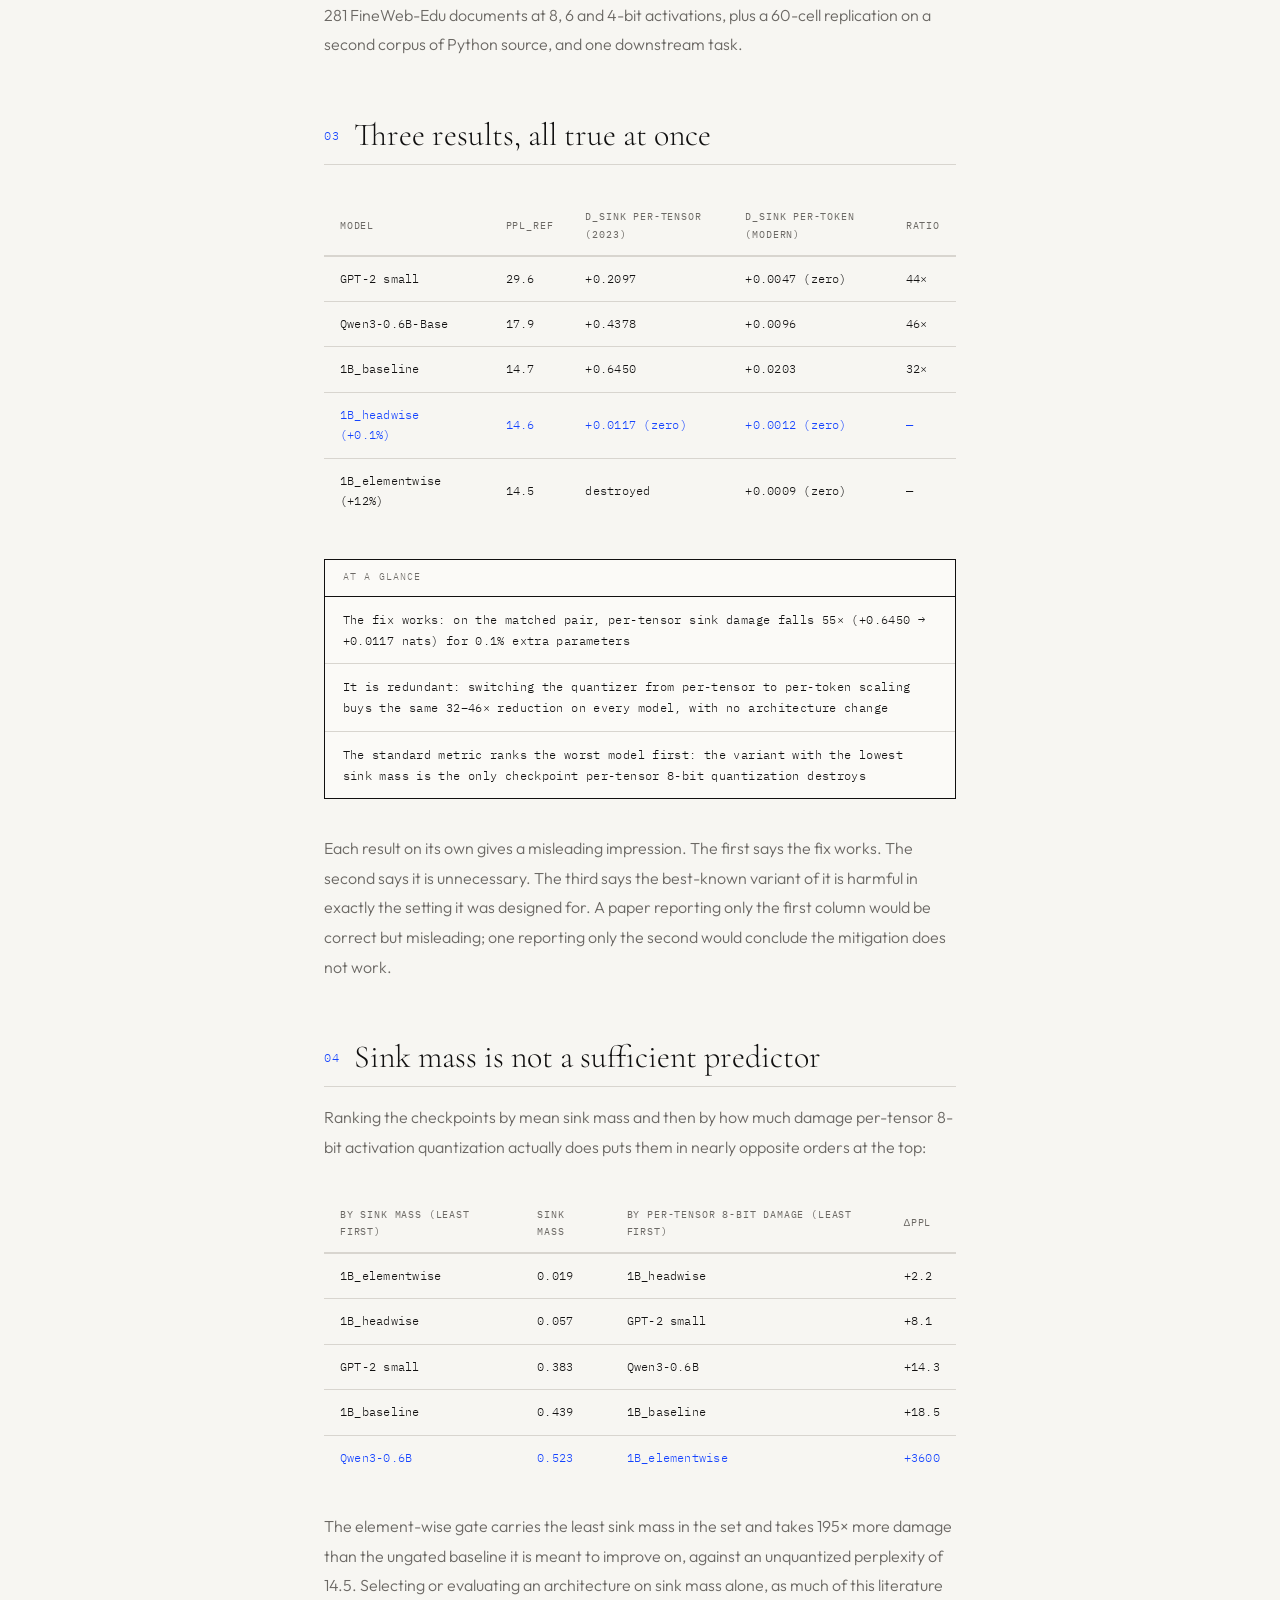
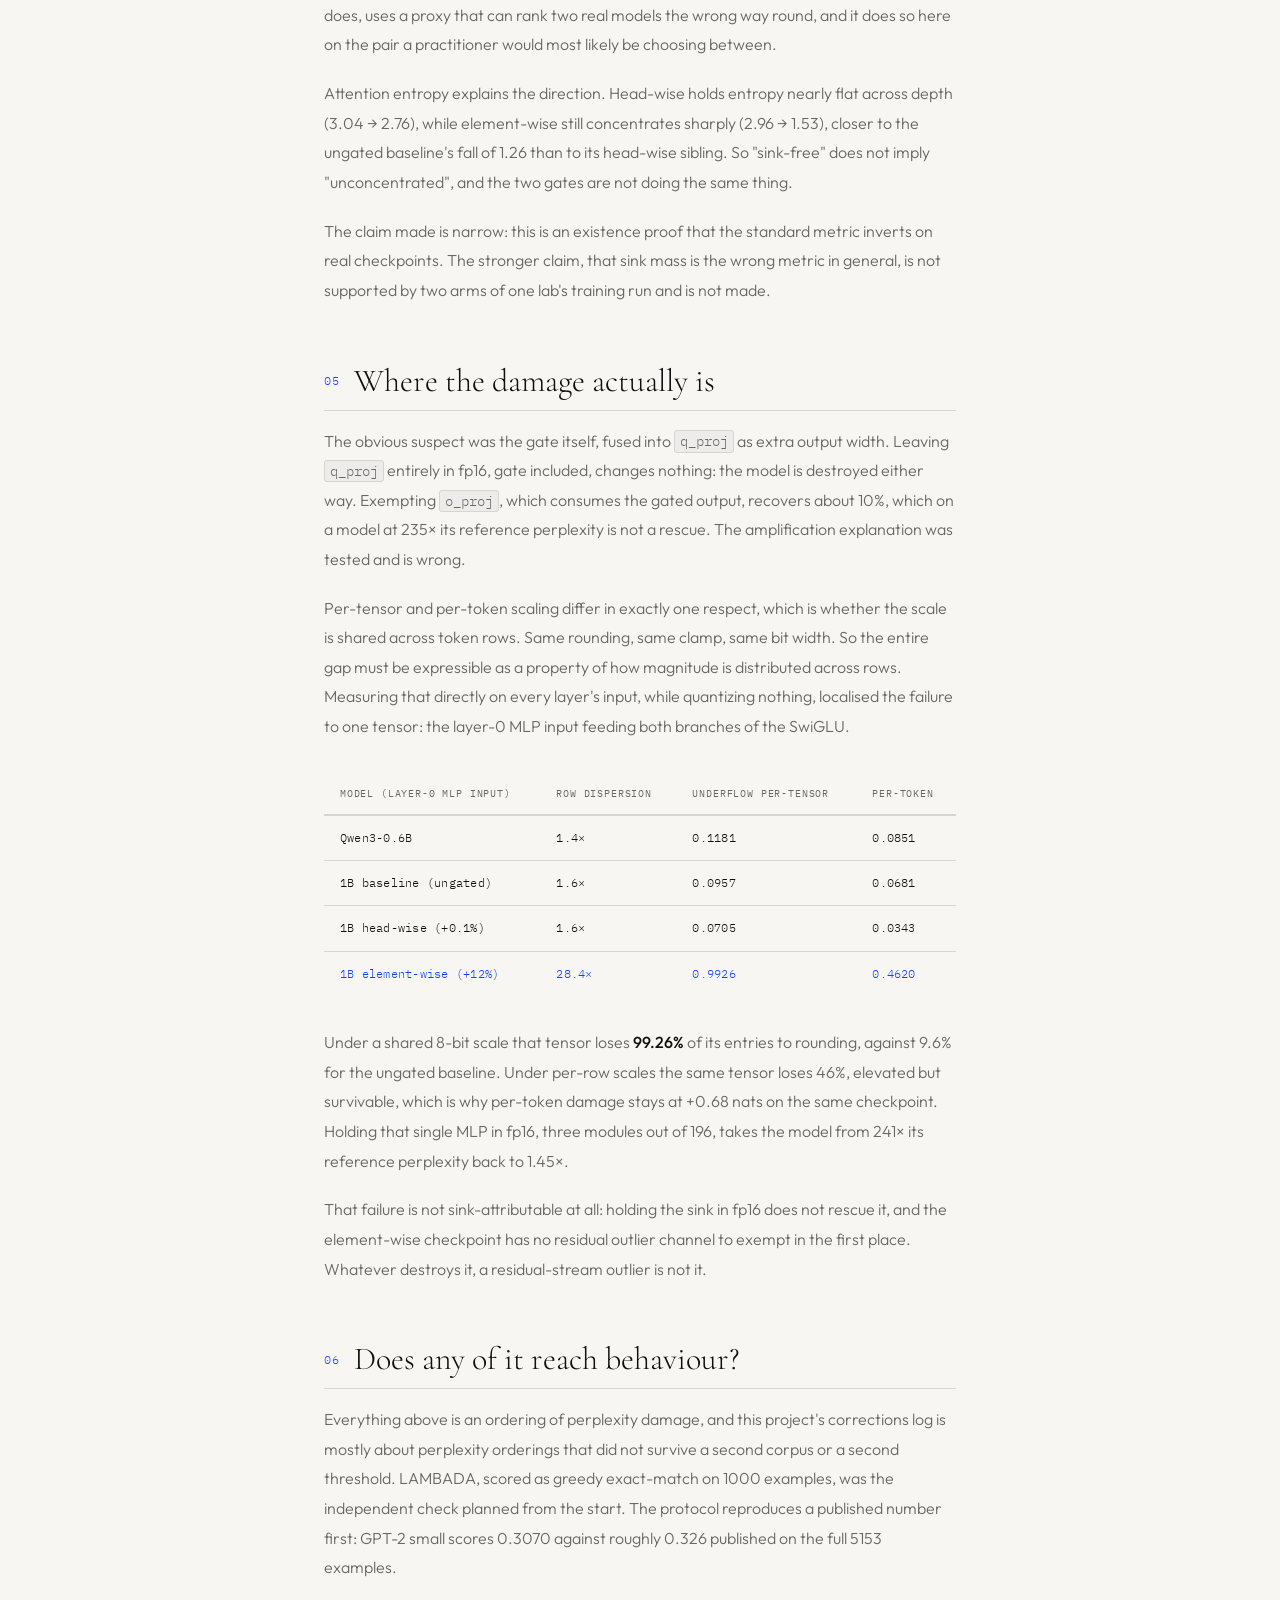
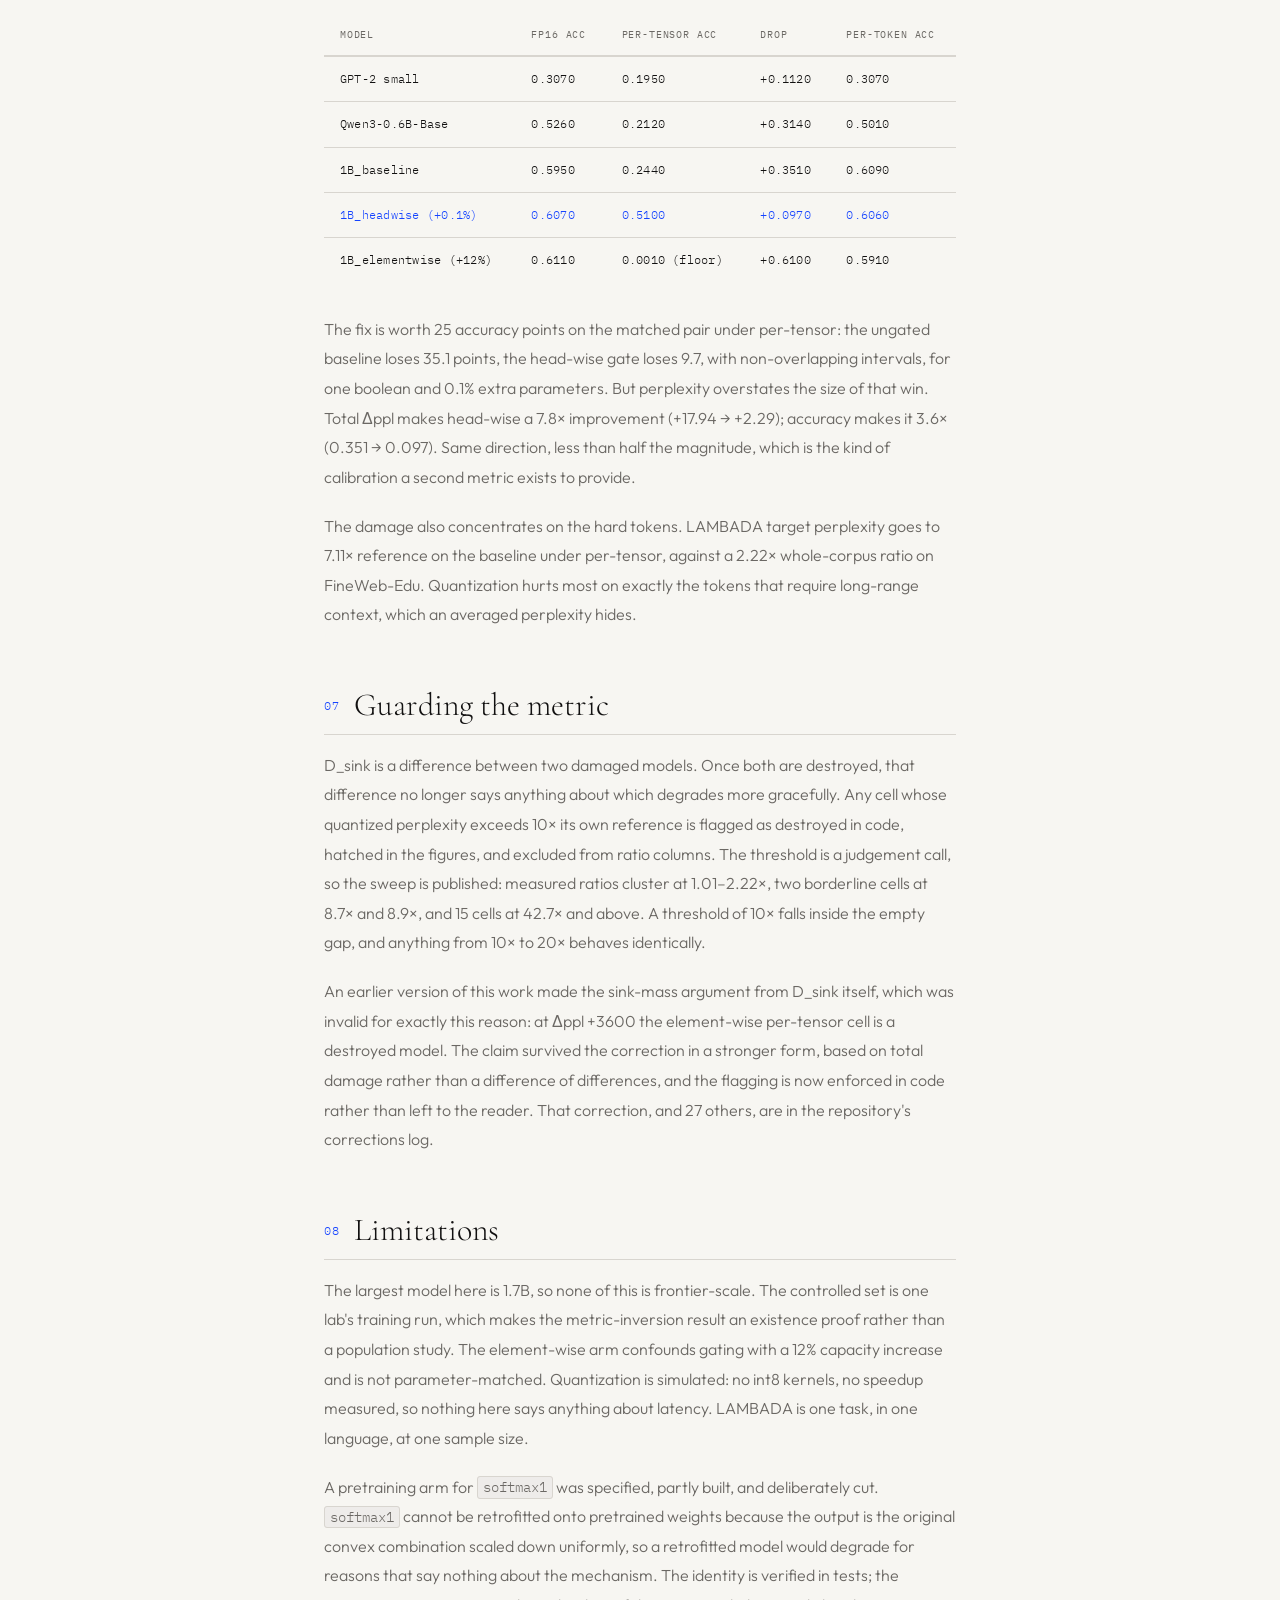
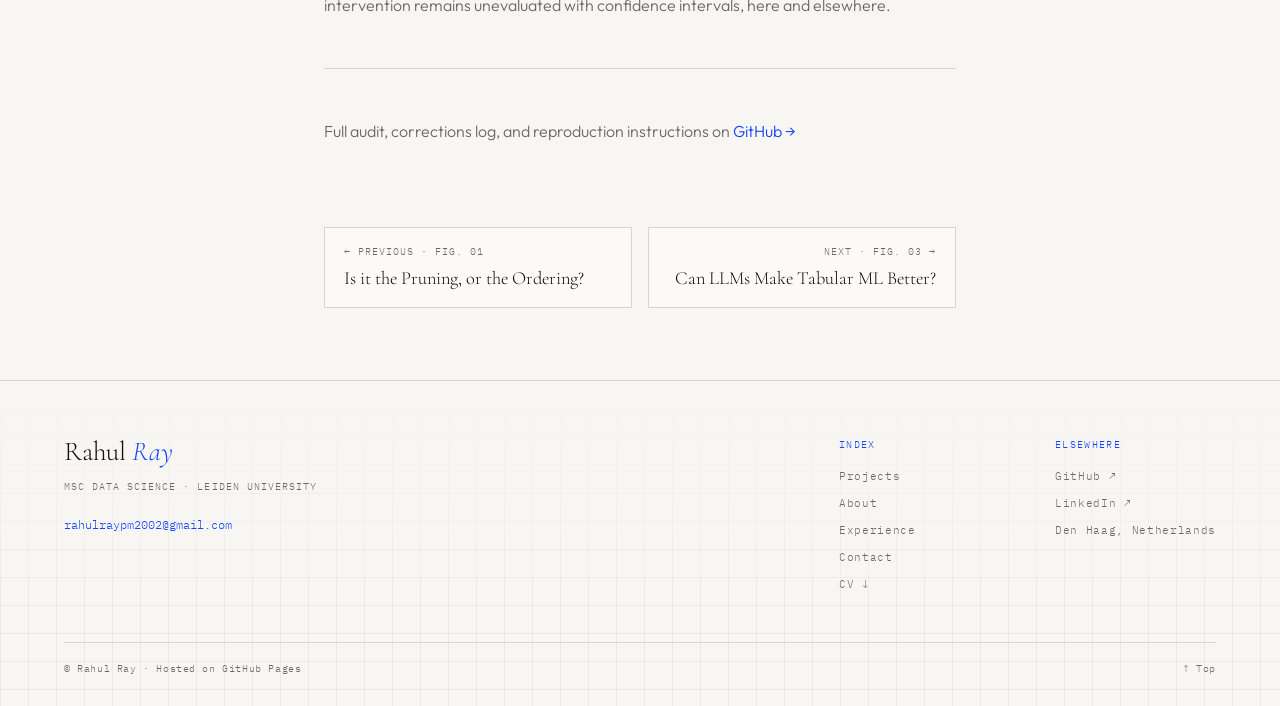
==== commit 3f60e074: "Fix footer layout, drop the colophon, stop toolkit overflow - Footer: remove the "Set in ..." coloph" ====
--- a/projects/attention-sinks-quant.html
+++ b/projects/attention-sinks-quant.html
@@ -335,8 +335,7 @@
       </div>
     </div>
     <div class="ft-base">
-      <span>© Rahul Ray</span>
-      <span>Set in Cormorant Garamond, IBM Plex Mono and Outfit&nbsp;· Hosted on GitHub Pages</span>
+      <span>© Rahul Ray&nbsp;· Hosted on GitHub Pages</span>
       <a href="#" class="ft-top">↑ Top</a>
     </div>
   </footer>
--- a/style.css
+++ b/style.css
@@ -143,7 +143,9 @@
   -webkit-mask-image: linear-gradient(to top, #000 25%, transparent);
           mask-image: linear-gradient(to top, #000 25%, transparent);
 }
-.ft-grid { display: grid; grid-template-columns: minmax(0, 1.4fr) minmax(0, 1fr) minmax(0, 1fr); gap: 2.5rem 3rem; align-items: start; }
+/* Name block left; the two link columns sit together on the right. */
+.ft-grid { display: grid; grid-template-columns: minmax(0, 1fr) auto auto; gap: 2.5rem 5rem; align-items: start; }
+.ft-col { min-width: 8.5rem; }
 .ft-name { font-family: var(--serif); font-size: 1.7rem; font-weight: 300; line-height: 1.1; }
 .ft-name em { font-style: italic; color: var(--accent); }
 .ft-sub { font-family: var(--mono); font-size: 0.64rem; letter-spacing: 0.1em; text-transform: uppercase; color: var(--muted); margin: 0.6rem 0 0.9rem; }
@@ -161,6 +163,11 @@
 .ft-top { color: var(--muted); transition: color 0.2s; }
 .ft-top:hover { color: var(--accent); }
 
+@media (max-width: 900px) {
+  .ft-grid { grid-template-columns: 1fr 1fr; gap: 2rem 1.5rem; }
+  .ft-id { grid-column: 1 / -1; }
+}
+
 /* ── Animations ── */
 @keyframes fadeUp {
   from { opacity: 0; transform: translateY(20px); }
@@ -213,9 +220,7 @@
   .btn { padding: 0.65rem 1.4rem; font-size: 0.7rem; }
 
   .site-footer { padding: 2.8rem 6vw 1.6rem; }
-  .ft-grid { grid-template-columns: 1fr 1fr; gap: 2rem 1.5rem; }
-  .ft-id { grid-column: 1 / -1; }
-  .ft-base { flex-direction: column; gap: 0.45rem; margin-top: 2.2rem; }
+  .ft-base { margin-top: 2.2rem; }
 }
 
 /* ── Reduced motion ──────────────────────────────────────────
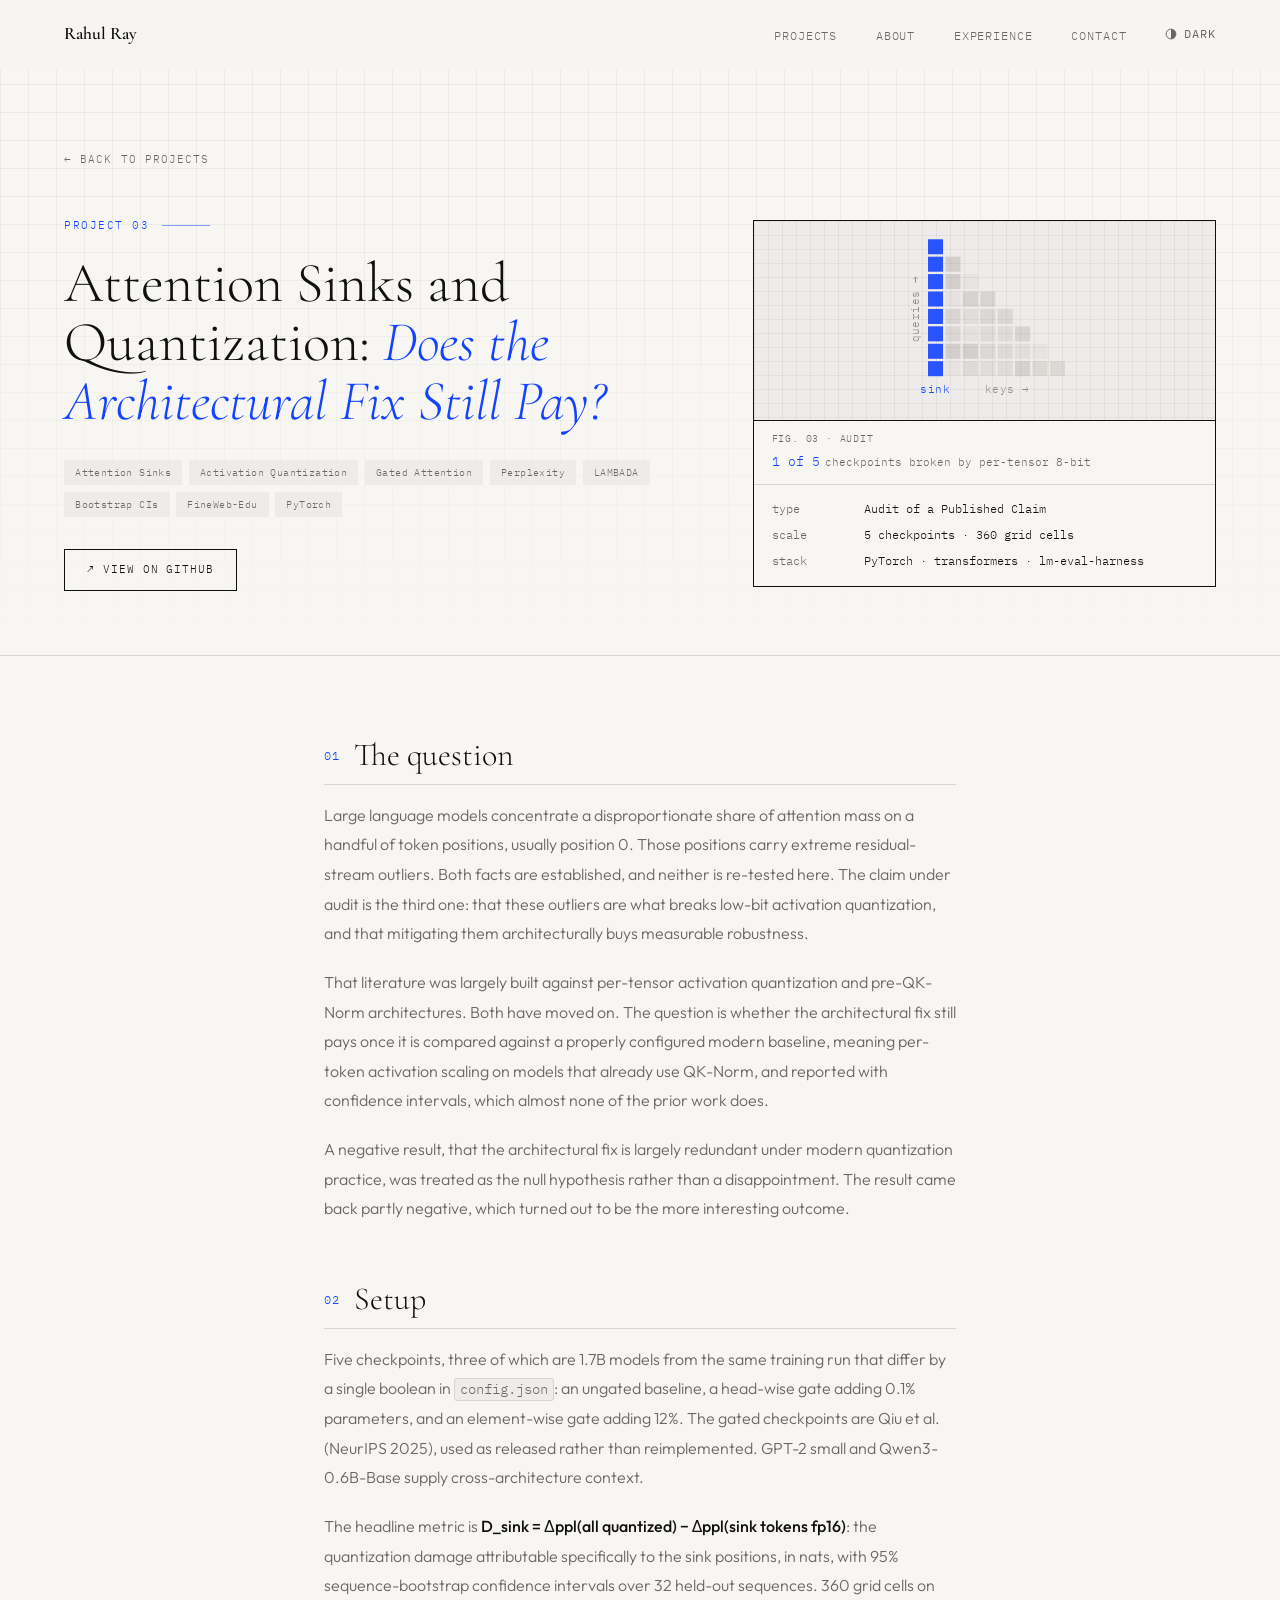
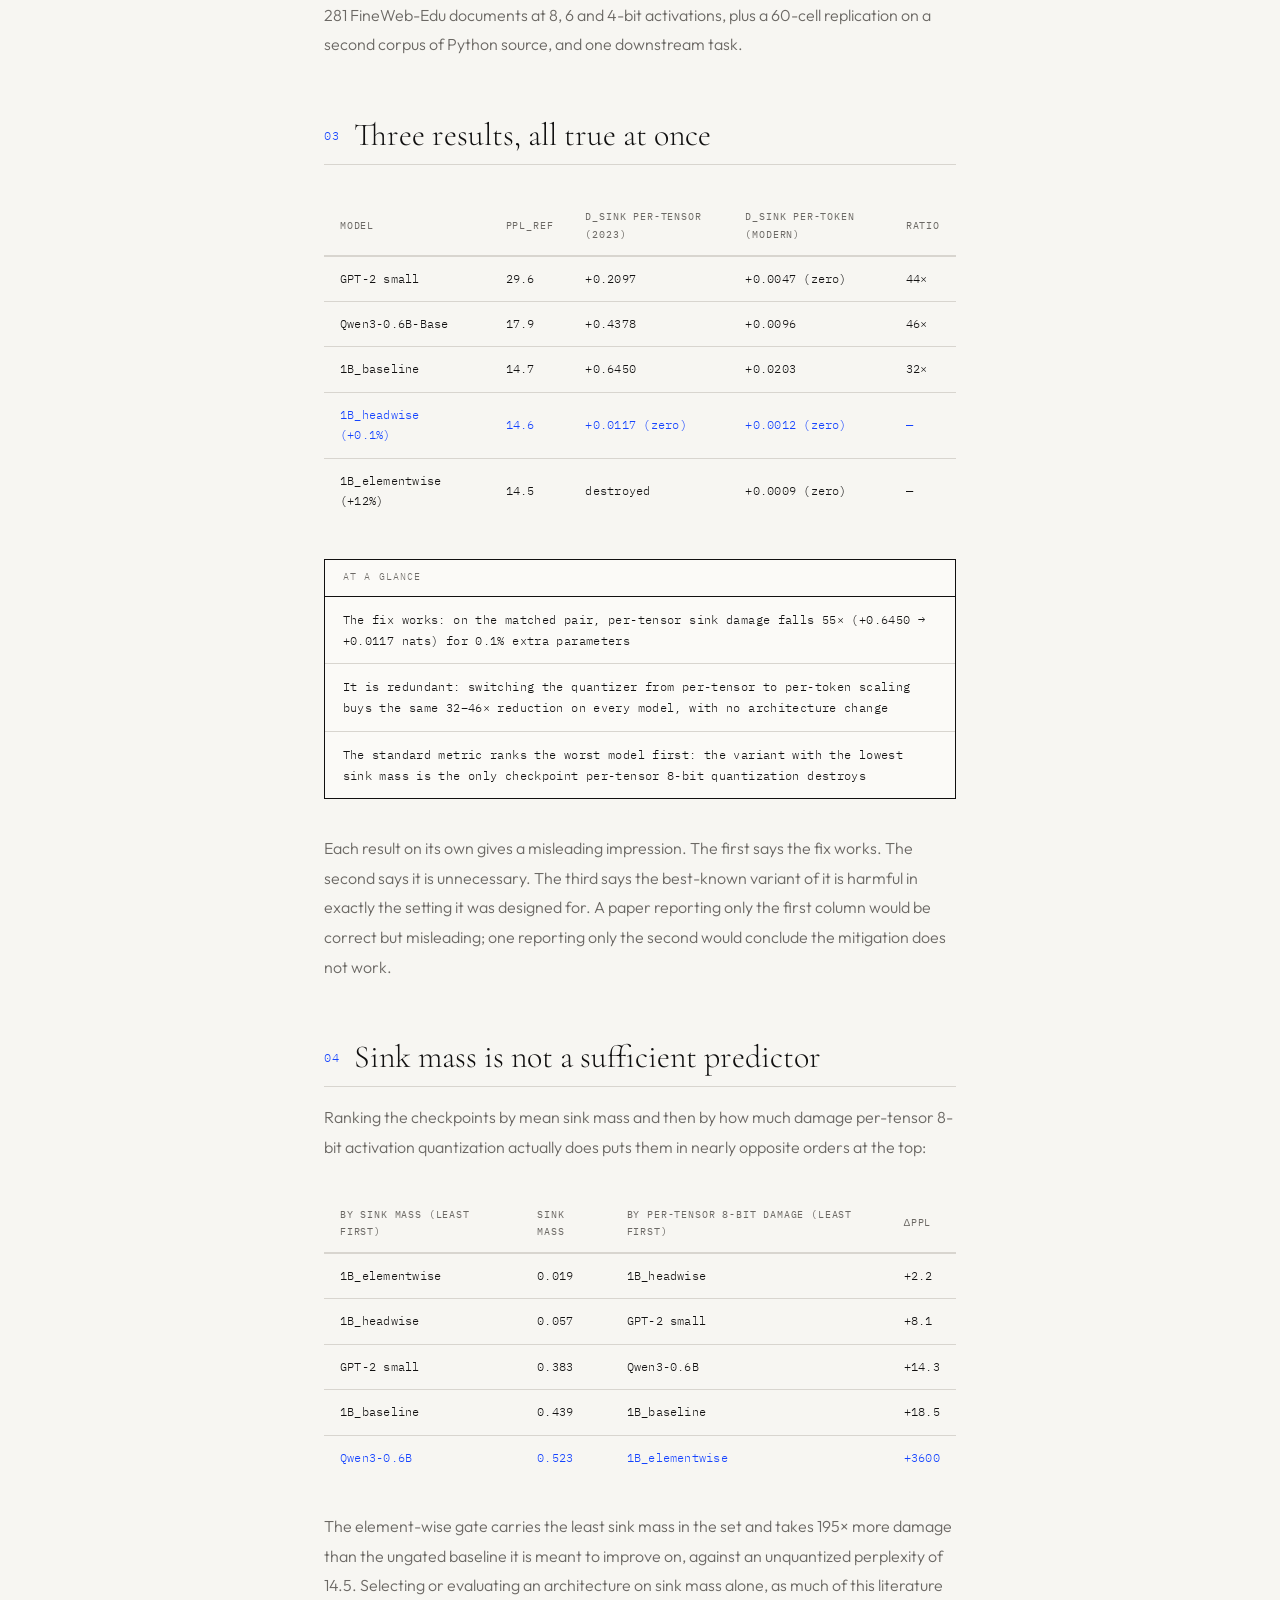
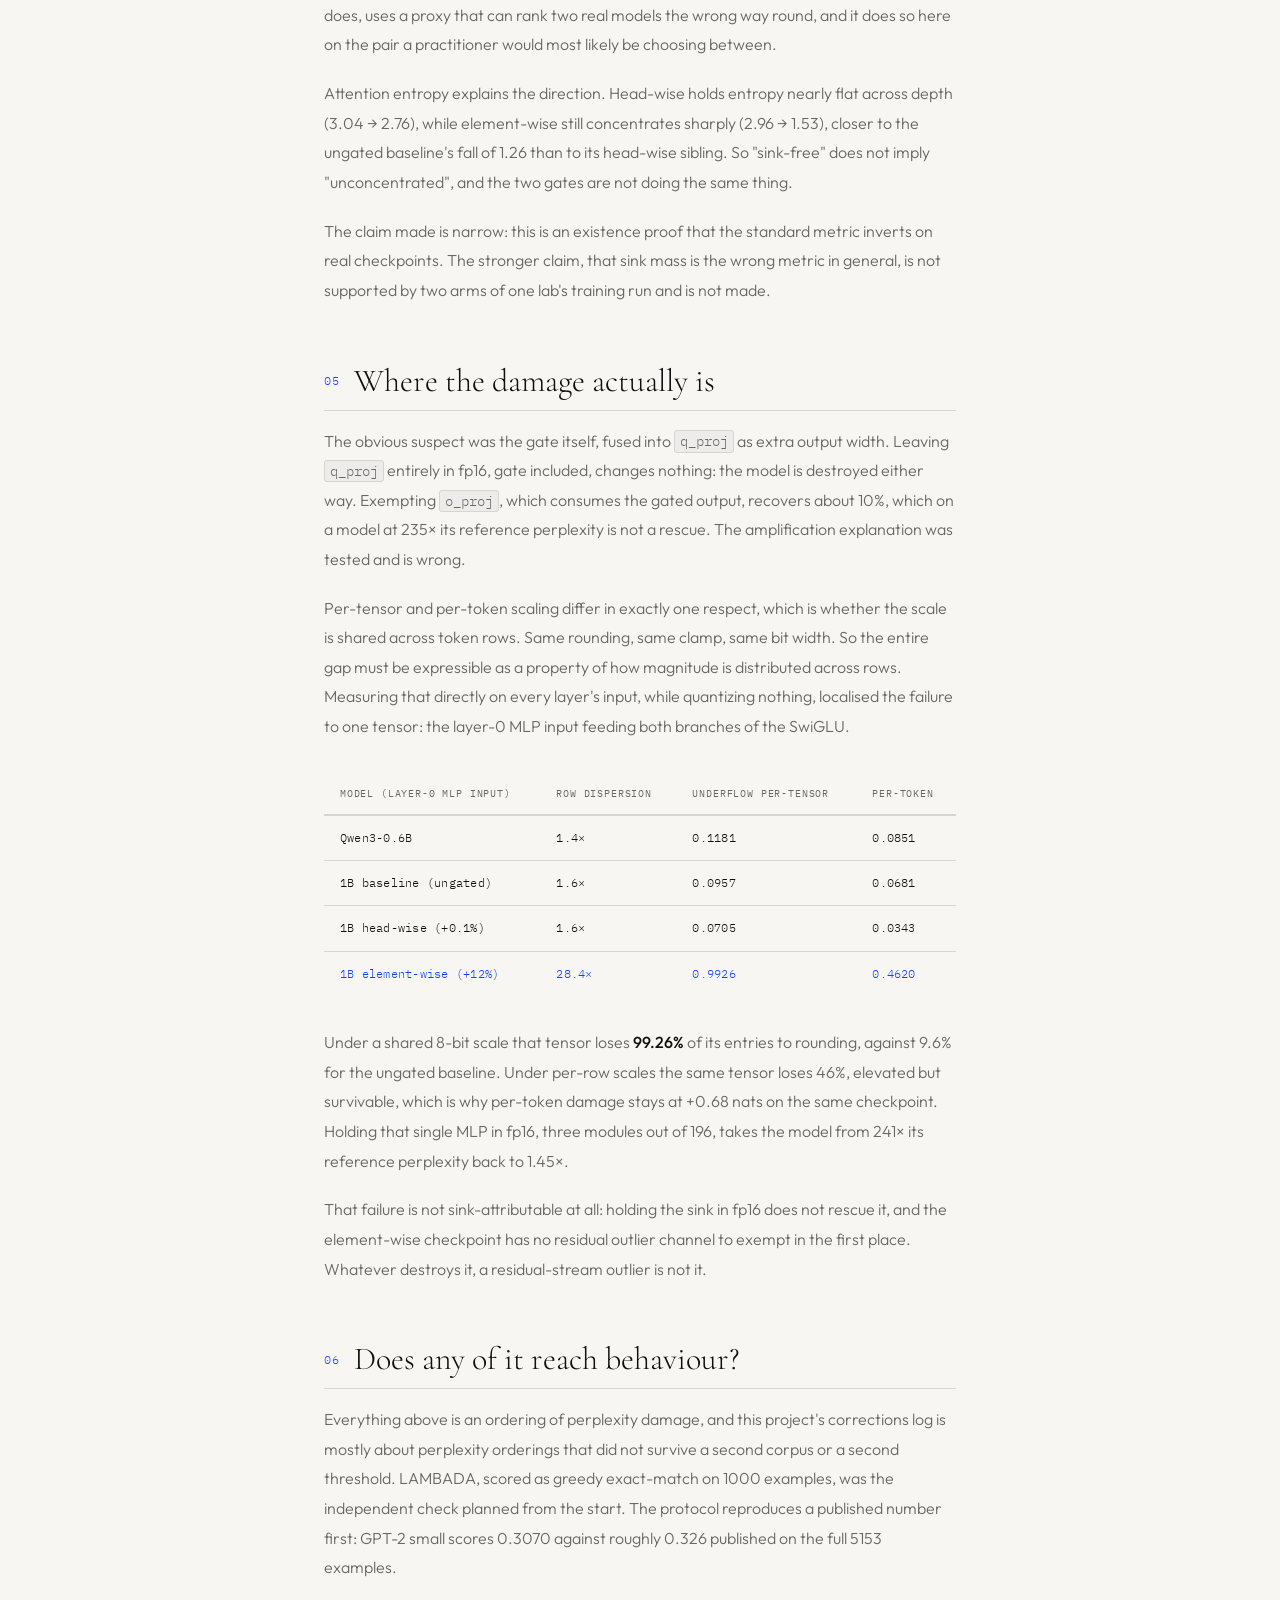
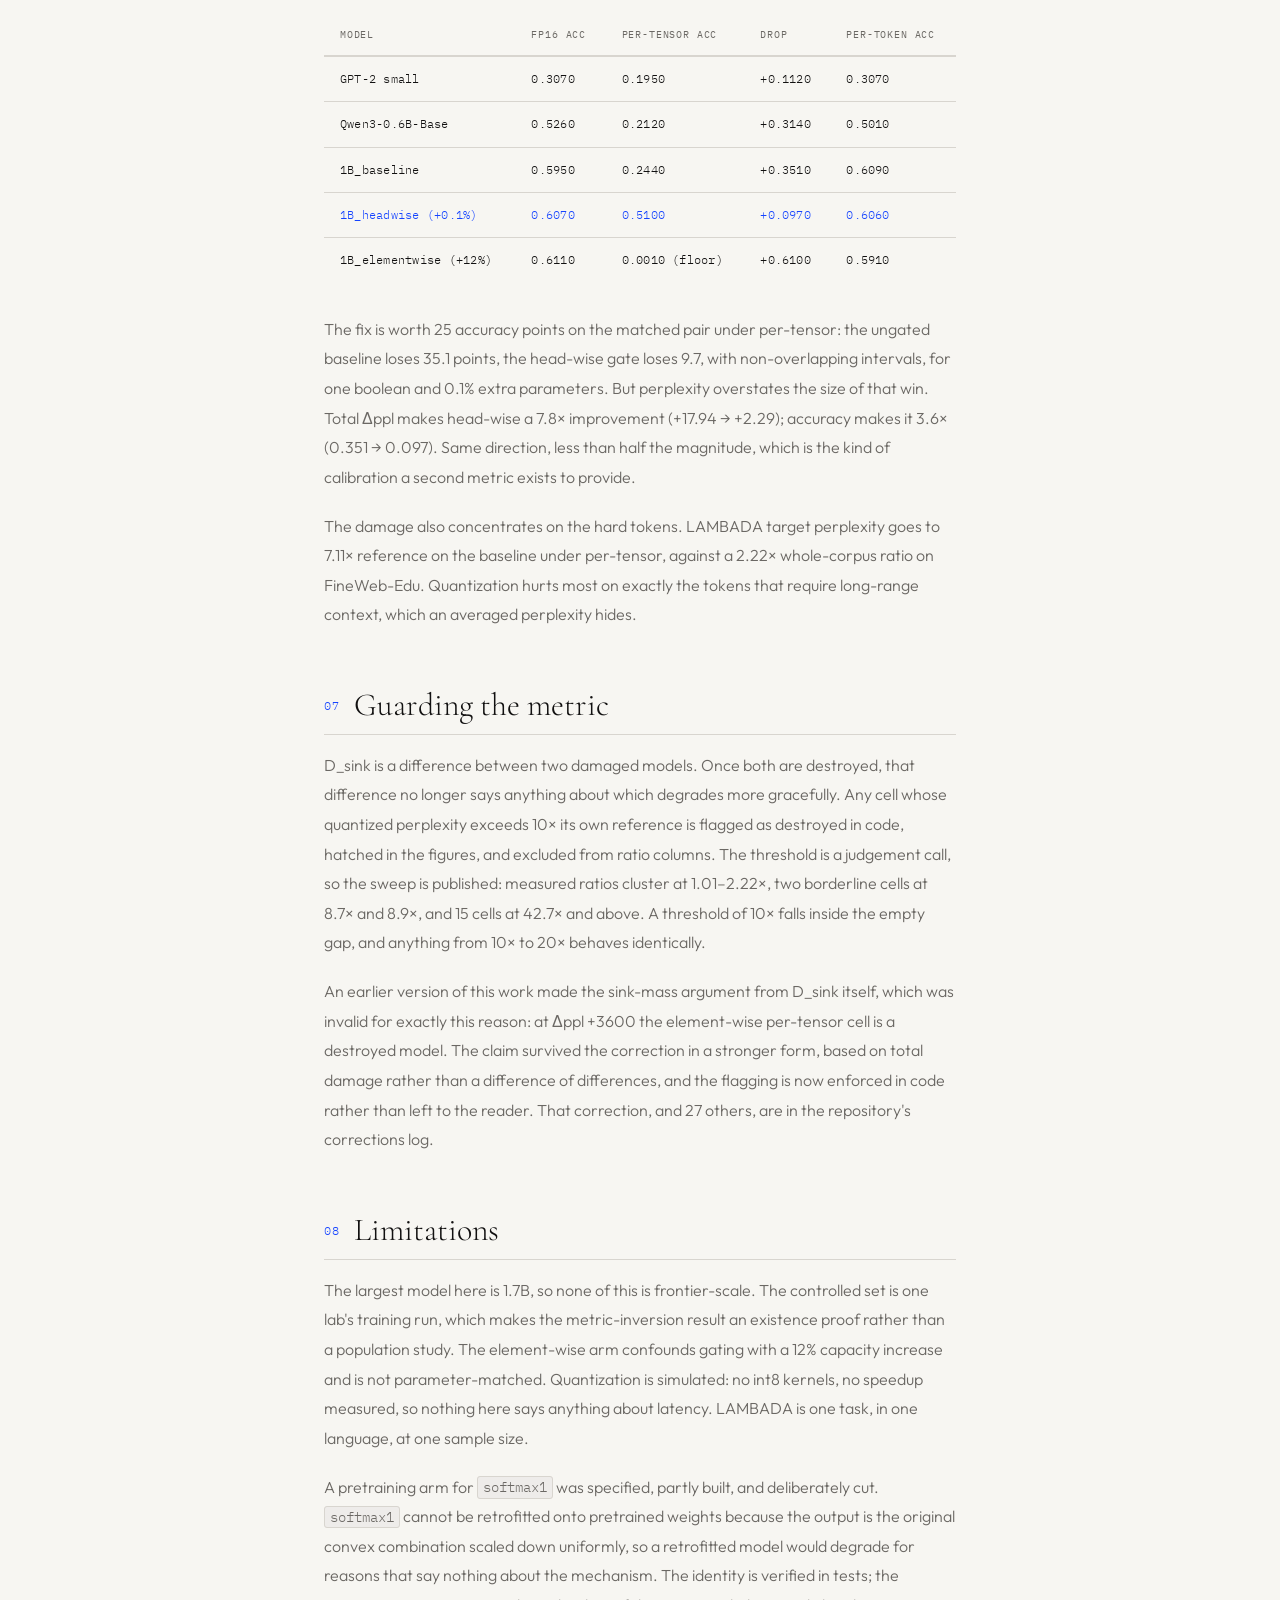
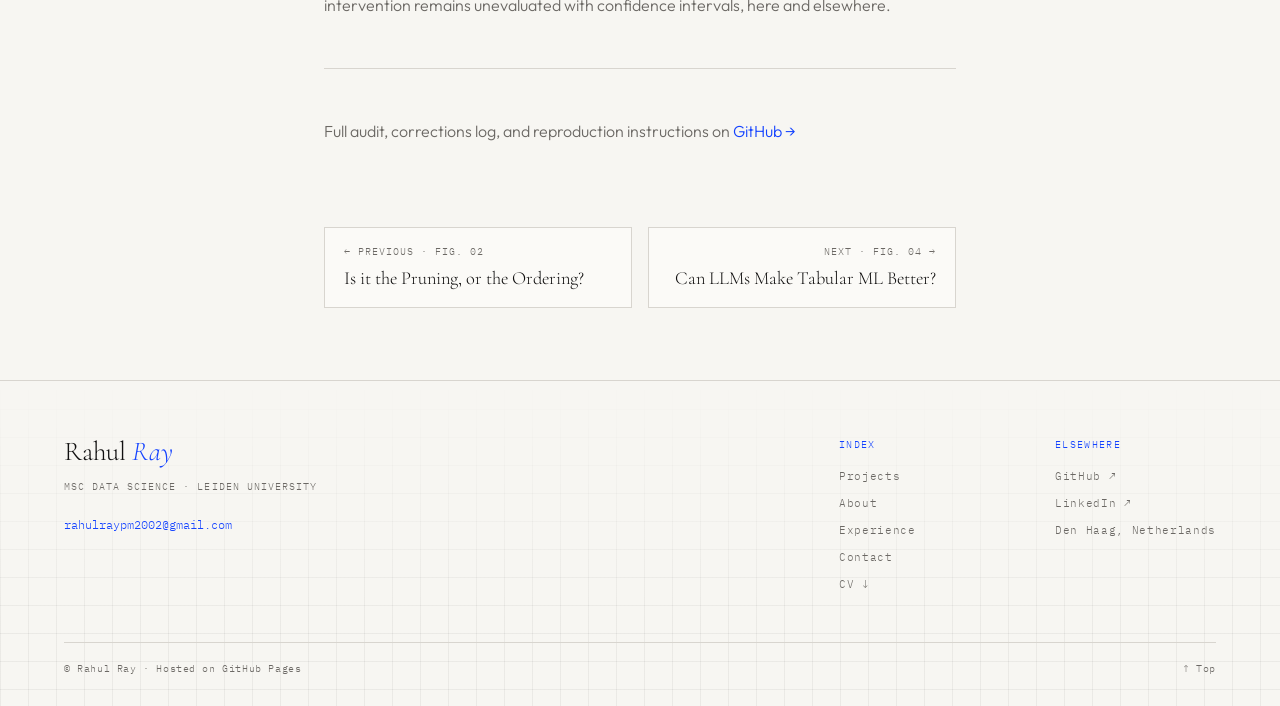
==== commit 0cae58fb: "Add e-means at low intrinsic dimension project; renumber projects and re-render link previews" ====
--- a/projects/attention-sinks-quant.html
+++ b/projects/attention-sinks-quant.html
@@ -20,11 +20,15 @@
   <meta name="twitter:description" content="An audit of whether architectural attention-sink mitigation buys measurable robustness to low-bit activation quantization, on checkpoints that differ by a single boolean in config.json.">
   <meta name="twitter:image" content="https://rahulrayy.github.io/Portfolio/assets/og/attention-sinks-quant.png">
   <link rel="icon" href="data:image/svg+xml,<svg xmlns='http://www.w3.org/2000/svg' viewBox='0 0 100 100'><rect width='100' height='100' rx='8' fill='%231443FF'/><text x='50' y='76' font-size='72' text-anchor='middle' fill='white' font-family='Georgia,serif' font-style='italic'>R</text></svg>">
+  <link rel="preconnect" href="https://fonts.googleapis.com" />
+  <link rel="preconnect" href="https://fonts.gstatic.com" crossorigin />
+  <link rel="stylesheet" href="https://fonts.googleapis.com/css2?family=Cormorant+Garamond:ital,wght@0,300;0,400;0,600;1,300&amp;family=IBM+Plex+Mono:wght@300;400&amp;family=Outfit:wght@300;400;500&amp;display=swap" />
   <link rel="stylesheet" href="../style.css" />
   <link rel="stylesheet" href="project.css" />
   <script src="../theme.js"></script>
 </head>
 <body>
+  <a class="skip-link" href="#main">Skip to content</a>
 
   <nav id="nav">
     <div class="nav-logo"><a href="../index.html">Rahul Ray</a></div>
@@ -40,11 +44,11 @@
   </nav>
   <div class="nav-overlay" id="navOverlay"></div>
 
-  <div class="project-hero">
+  <div class="project-hero" id="main">
     <a href="../index.html#projects" class="back-link">← Back to projects</a>
     <div class="project-hero-grid">
       <div class="project-hero-main">
-        <p class="project-hero-label">Project 02</p>
+        <p class="project-hero-label">Project 03</p>
         <h1 class="project-hero-title">Attention Sinks and Quantization: <em>Does the Architectural Fix Still Pay?</em></h1>
         <div class="hero-tags">
           <span class="h-tag">Attention Sinks</span>
@@ -57,12 +61,12 @@
           <span class="h-tag">PyTorch</span>
         </div>
         <div class="hero-btns">
-          <a href="https://github.com/Rahulrayy/attention-sinks-quant" target="_blank" class="github-btn">↗ View on GitHub</a>
+          <a href="https://github.com/Rahulrayy/attention-sinks-quant" target="_blank" class="github-btn" rel="noopener">↗ View on GitHub</a>
         </div>
       </div>
       <aside class="exhibit" aria-label="Project summary">
         <div class="exhibit-fig"><svg viewBox="0 0 240 110" fill="none" stroke="currentColor" stroke-width="1" aria-hidden="true"><rect x="84" y="4" width="9.5" height="9.5" class="af" stroke="none" opacity=".9"/><rect x="84" y="15" width="9.5" height="9.5" class="af" stroke="none" opacity=".9"/><rect x="95" y="15" width="9.5" height="9.5" fill="currentColor" stroke="none" opacity="0.29"/><rect x="84" y="26" width="9.5" height="9.5" class="af" stroke="none" opacity=".9"/><rect x="95" y="26" width="9.5" height="9.5" fill="currentColor" stroke="none" opacity="0.29"/><rect x="106" y="26" width="9.5" height="9.5" fill="currentColor" stroke="none" opacity="0.09"/><rect x="84" y="37" width="9.5" height="9.5" class="af" stroke="none" opacity=".9"/><rect x="95" y="37" width="9.5" height="9.5" fill="currentColor" stroke="none" opacity="0.10"/><rect x="106" y="37" width="9.5" height="9.5" fill="currentColor" stroke="none" opacity="0.26"/><rect x="117" y="37" width="9.5" height="9.5" fill="currentColor" stroke="none" opacity="0.24"/><rect x="84" y="48" width="9.5" height="9.5" class="af" stroke="none" opacity=".9"/><rect x="95" y="48" width="9.5" height="9.5" fill="currentColor" stroke="none" opacity="0.23"/><rect x="106" y="48" width="9.5" height="9.5" fill="currentColor" stroke="none" opacity="0.15"/><rect x="117" y="48" width="9.5" height="9.5" fill="currentColor" stroke="none" opacity="0.21"/><rect x="128" y="48" width="9.5" height="9.5" fill="currentColor" stroke="none" opacity="0.21"/><rect x="84" y="59" width="9.5" height="9.5" class="af" stroke="none" opacity=".9"/><rect x="95" y="59" width="9.5" height="9.5" fill="currentColor" stroke="none" opacity="0.21"/><rect x="106" y="59" width="9.5" height="9.5" fill="currentColor" stroke="none" opacity="0.11"/><rect x="117" y="59" width="9.5" height="9.5" fill="currentColor" stroke="none" opacity="0.17"/><rect x="128" y="59" width="9.5" height="9.5" fill="currentColor" stroke="none" opacity="0.17"/><rect x="139" y="59" width="9.5" height="9.5" fill="currentColor" stroke="none" opacity="0.24"/><rect x="84" y="70" width="9.5" height="9.5" class="af" stroke="none" opacity=".9"/><rect x="95" y="70" width="9.5" height="9.5" fill="currentColor" stroke="none" opacity="0.30"/><rect x="106" y="70" width="9.5" height="9.5" fill="currentColor" stroke="none" opacity="0.29"/><rect x="117" y="70" width="9.5" height="9.5" fill="currentColor" stroke="none" opacity="0.20"/><rect x="128" y="70" width="9.5" height="9.5" fill="currentColor" stroke="none" opacity="0.18"/><rect x="139" y="70" width="9.5" height="9.5" fill="currentColor" stroke="none" opacity="0.14"/><rect x="150" y="70" width="9.5" height="9.5" fill="currentColor" stroke="none" opacity="0.09"/><rect x="84" y="81" width="9.5" height="9.5" class="af" stroke="none" opacity=".9"/><rect x="95" y="81" width="9.5" height="9.5" fill="currentColor" stroke="none" opacity="0.09"/><rect x="106" y="81" width="9.5" height="9.5" fill="currentColor" stroke="none" opacity="0.18"/><rect x="117" y="81" width="9.5" height="9.5" fill="currentColor" stroke="none" opacity="0.15"/><rect x="128" y="81" width="9.5" height="9.5" fill="currentColor" stroke="none" opacity="0.16"/><rect x="139" y="81" width="9.5" height="9.5" fill="currentColor" stroke="none" opacity="0.28"/><rect x="150" y="81" width="9.5" height="9.5" fill="currentColor" stroke="none" opacity="0.20"/><rect x="161" y="81" width="9.5" height="9.5" fill="currentColor" stroke="none" opacity="0.20"/><text x="88.5" y="101.0" text-anchor="middle" stroke="none" class="af">sink</text><text x="134.0" y="101.0" text-anchor="middle" stroke="none">keys →</text><text transform="translate(78 48) rotate(-90)" text-anchor="middle" stroke="none">queries →</text></svg></div>
-        <div class="exhibit-cap"><span>Fig. 02 · Audit</span><span class="exhibit-metric">1 of 5<small>checkpoints broken by per-tensor 8-bit</small></span></div>
+        <div class="exhibit-cap"><span>Fig. 03 · Audit</span><span class="exhibit-metric">1 of 5<small>checkpoints broken by per-tensor 8-bit</small></span></div>
         <dl class="exhibit-spec">
           <dt>type</dt><dd>Audit of a Published Claim</dd>
           <dt>scale</dt><dd>5 checkpoints · 360 grid cells</dd>
@@ -303,13 +307,13 @@
     </p>
 
     <div class="divider"></div>
-    <p>Full audit, corrections log, and reproduction instructions on <a href="https://github.com/Rahulrayy/attention-sinks-quant" target="_blank">GitHub →</a></p>
+    <p>Full audit, corrections log, and reproduction instructions on <a href="https://github.com/Rahulrayy/attention-sinks-quant" target="_blank" rel="noopener">GitHub →</a></p>
 
   </div>
 
   <div class="more-work" role="navigation" aria-label="More projects">
-    <a class="mw" href="rag-permutation.html"><span class="mw-cap">← Previous · Fig. 01</span><span class="mw-title">Is it the Pruning, or the Ordering?</span></a>
-    <a class="mw mw-next" href="llm-tabular.html"><span class="mw-cap">Next · Fig. 03 →</span><span class="mw-title">Can LLMs Make Tabular ML Better?</span></a>
+    <a class="mw" href="rag-permutation.html"><span class="mw-cap">← Previous · Fig. 02</span><span class="mw-title">Is it the Pruning, or the Ordering?</span></a>
+    <a class="mw mw-next" href="llm-tabular.html"><span class="mw-cap">Next · Fig. 04 →</span><span class="mw-title">Can LLMs Make Tabular ML Better?</span></a>
   </div>
 
   <footer class="site-footer">
--- a/style.css
+++ b/style.css
@@ -1,5 +1,3 @@
-@import url('https://fonts.googleapis.com/css2?family=Cormorant+Garamond:ital,wght@0,300;0,400;0,600;1,300&family=IBM+Plex+Mono:wght@300;400&family=Outfit:wght@300;400;500&display=swap');
-
 :root {
   --bg:      #F7F6F2;
   --surface: #EEECEA;
@@ -174,8 +172,20 @@
   to   { opacity: 1; transform: translateY(0); }
 }
 @keyframes fadeIn { from { opacity: 0; } to { opacity: 1; } }
-.reveal { opacity: 0; transform: translateY(24px); transition: opacity 0.7s ease, transform 0.7s ease; }
-.reveal.visible { opacity: 1; transform: none; }
+/* Hidden only when JS is running (theme.js adds .js to <html>), so a
+   failed or blocked script never leaves the page blank. */
+.reveal { transition: opacity 0.7s ease, transform 0.7s ease; }
+.js .reveal { opacity: 0; transform: translateY(24px); }
+.js .reveal.visible { opacity: 1; transform: none; }
+
+/* ── Keyboard focus ── */
+:focus-visible { outline: 2px solid var(--accent); outline-offset: 3px; }
+.skip-link {
+  position: absolute; left: 1rem; top: -100px; z-index: 1000;
+  padding: 0.6rem 1rem; background: var(--ink); color: var(--bg);
+  font-family: var(--mono); font-size: 0.72rem; letter-spacing: 0.08em; text-transform: uppercase;
+}
+.skip-link:focus { top: 1rem; }
 
 /* ── Mobile nav toggle ── */
 .nav-toggle {
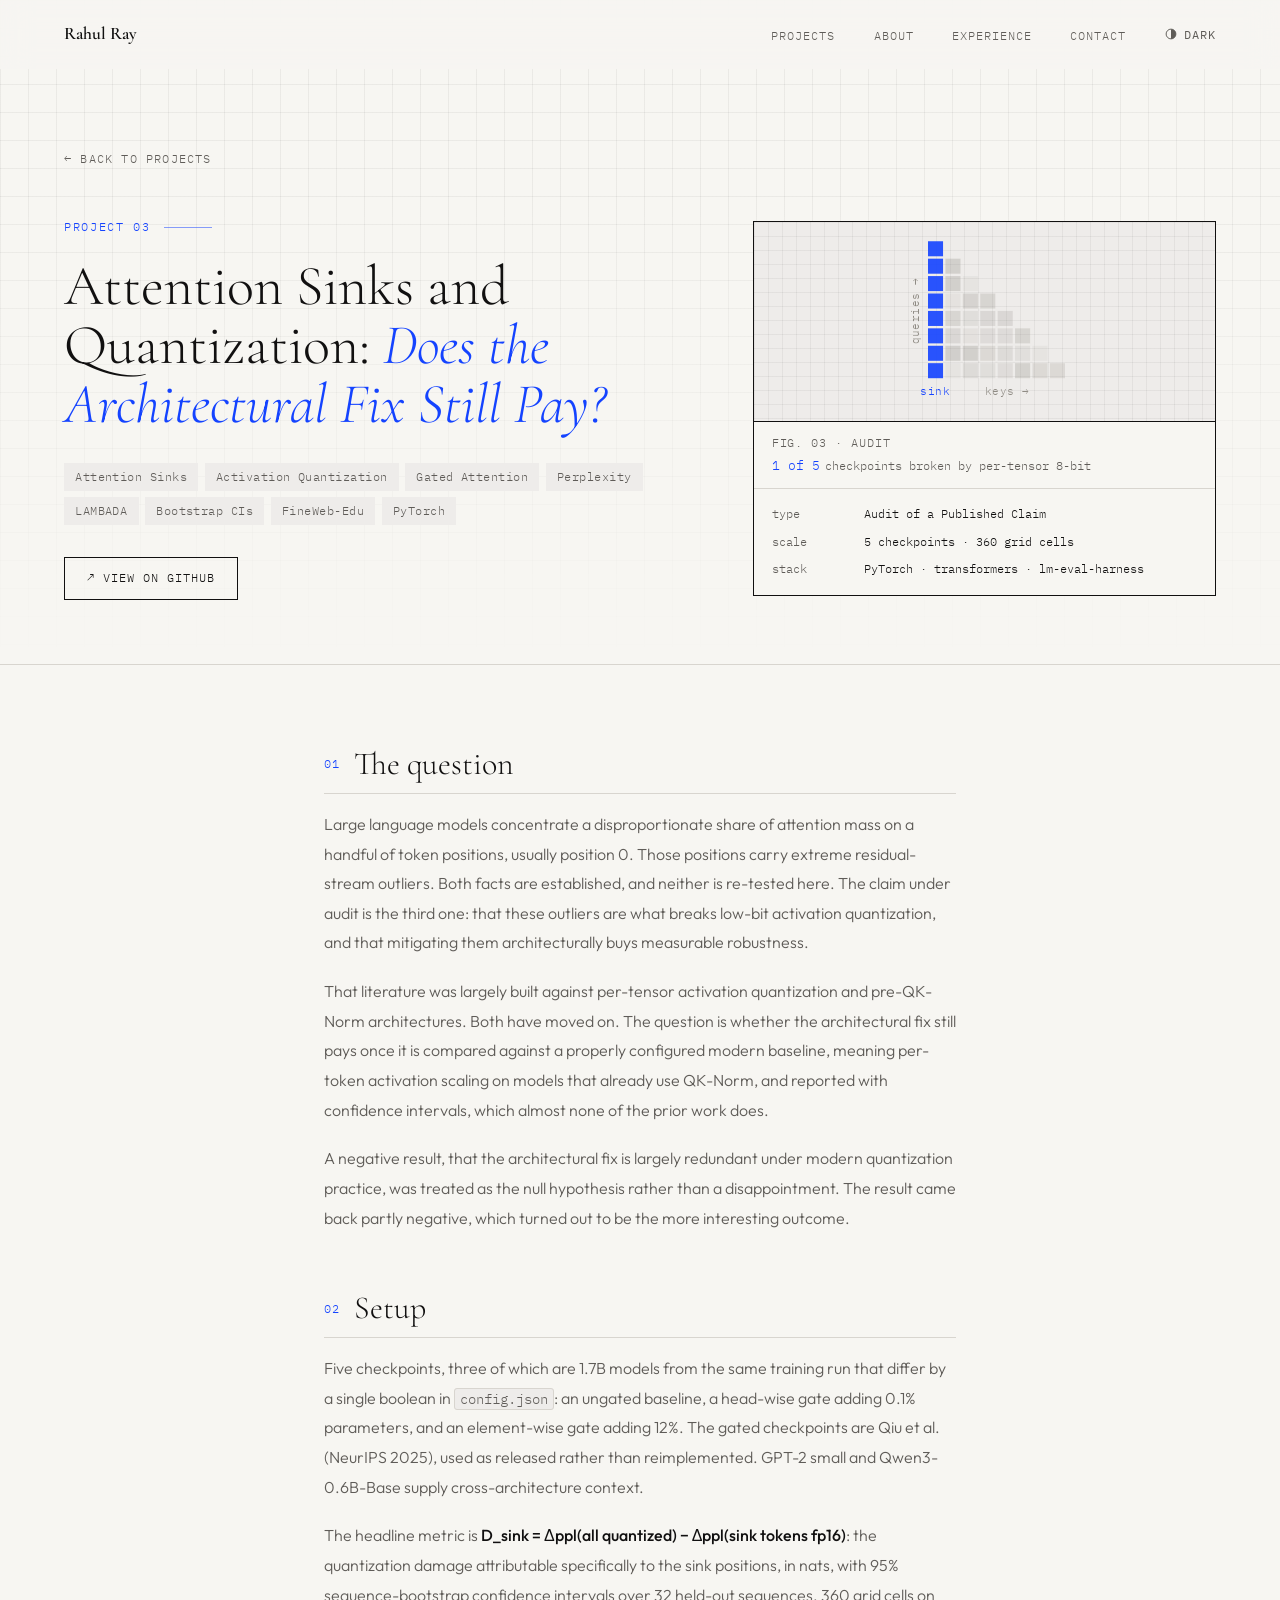
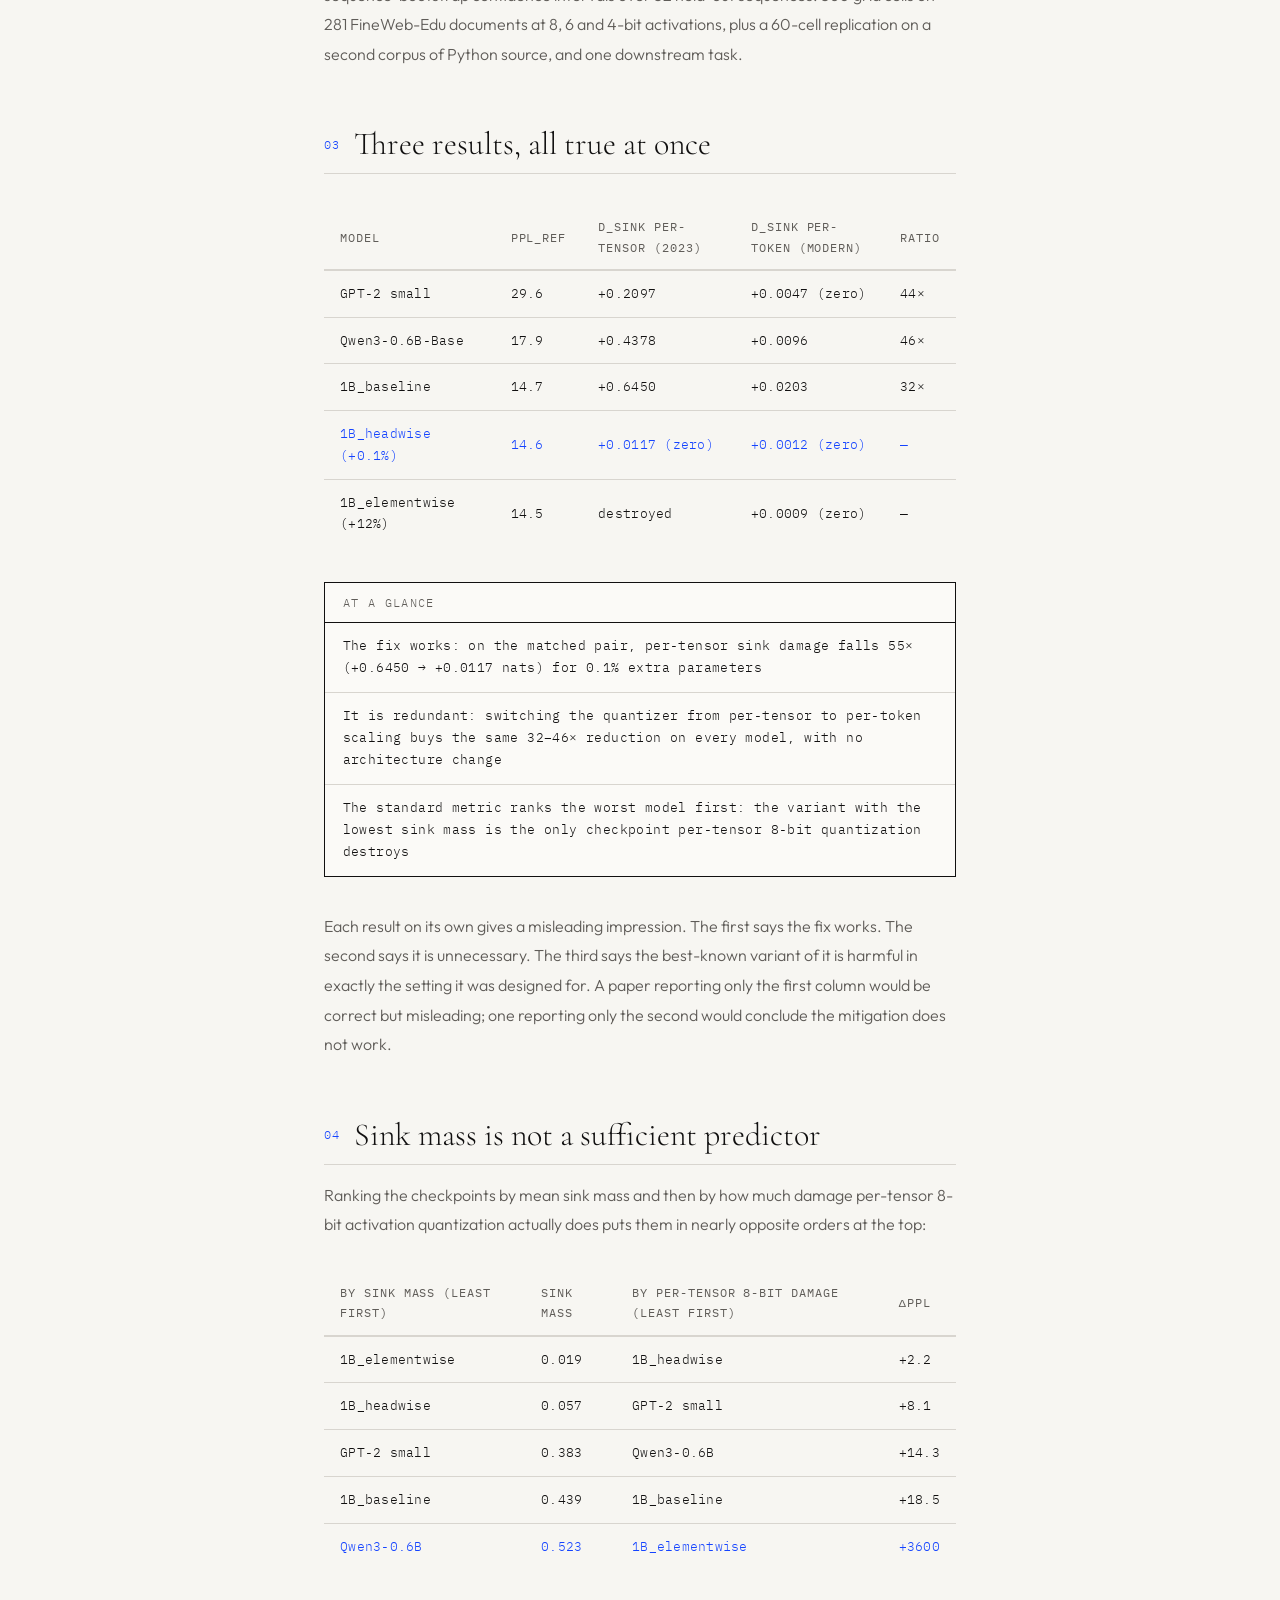
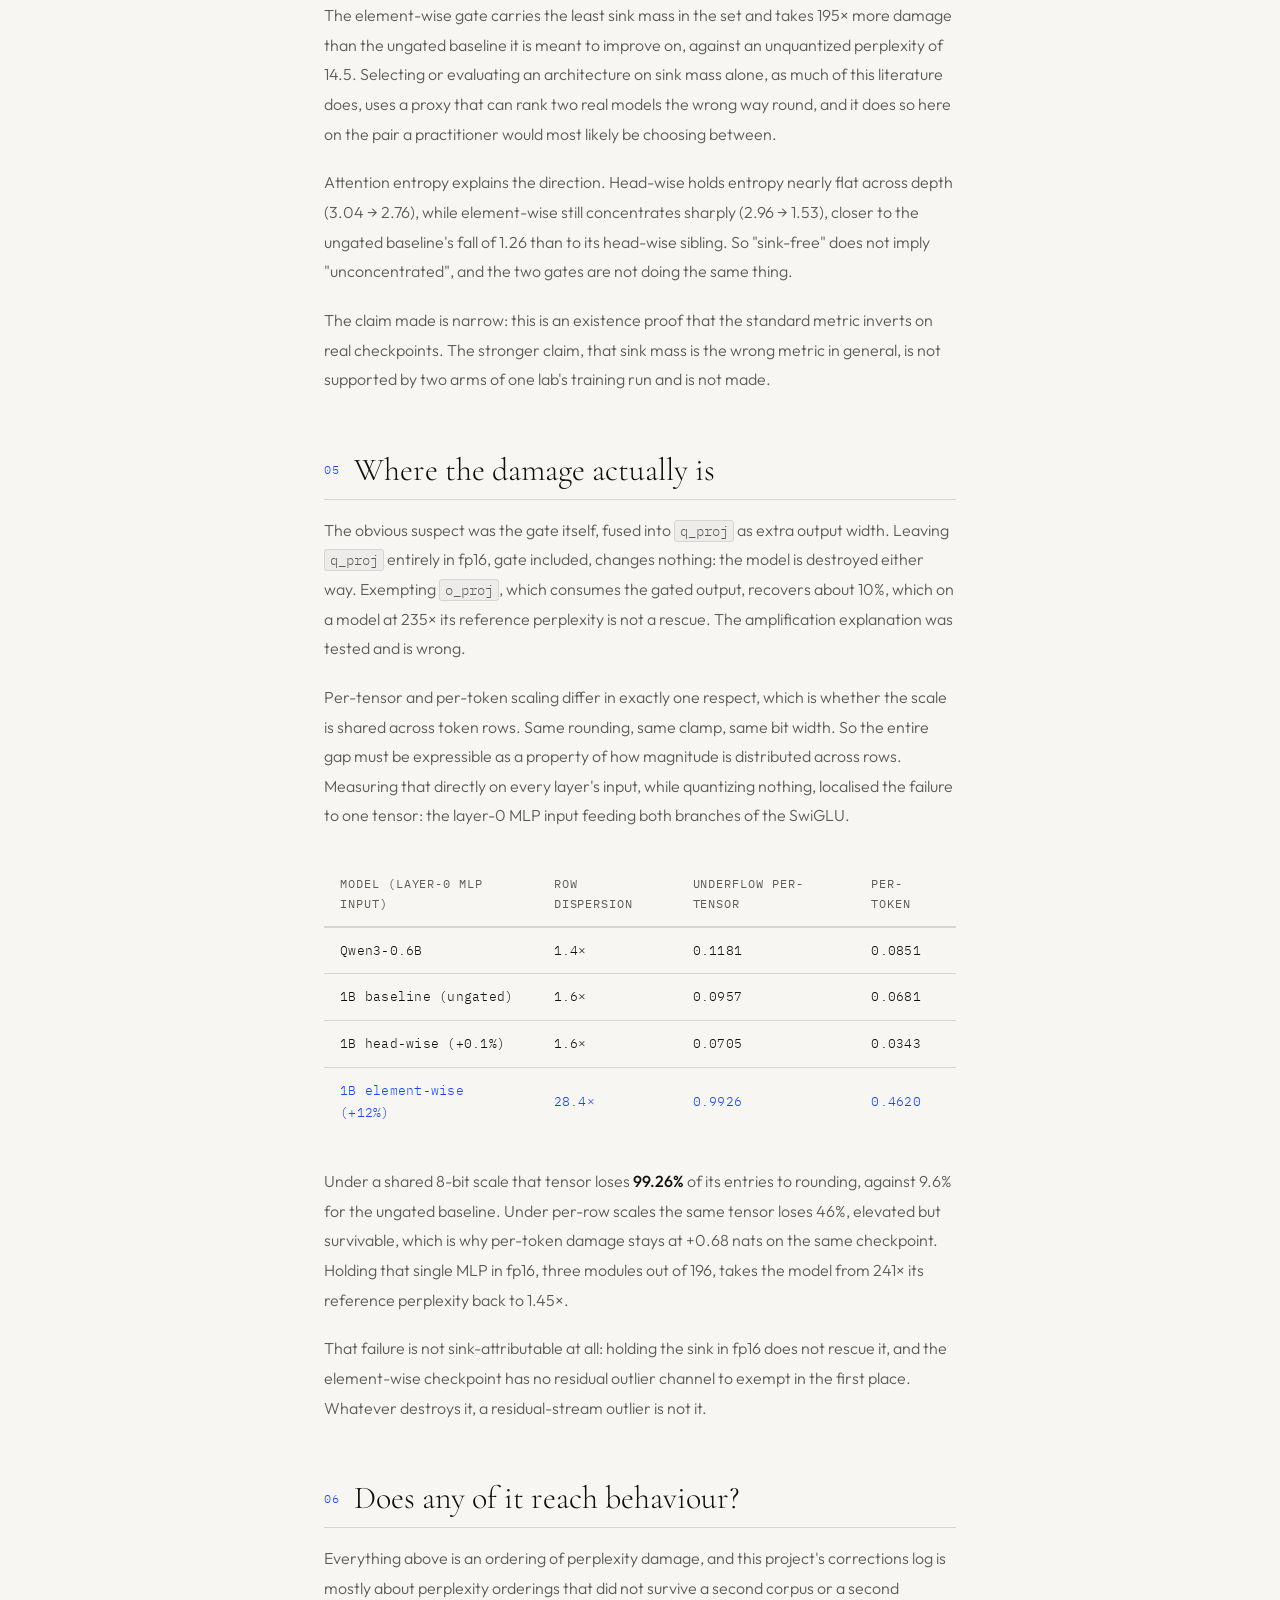
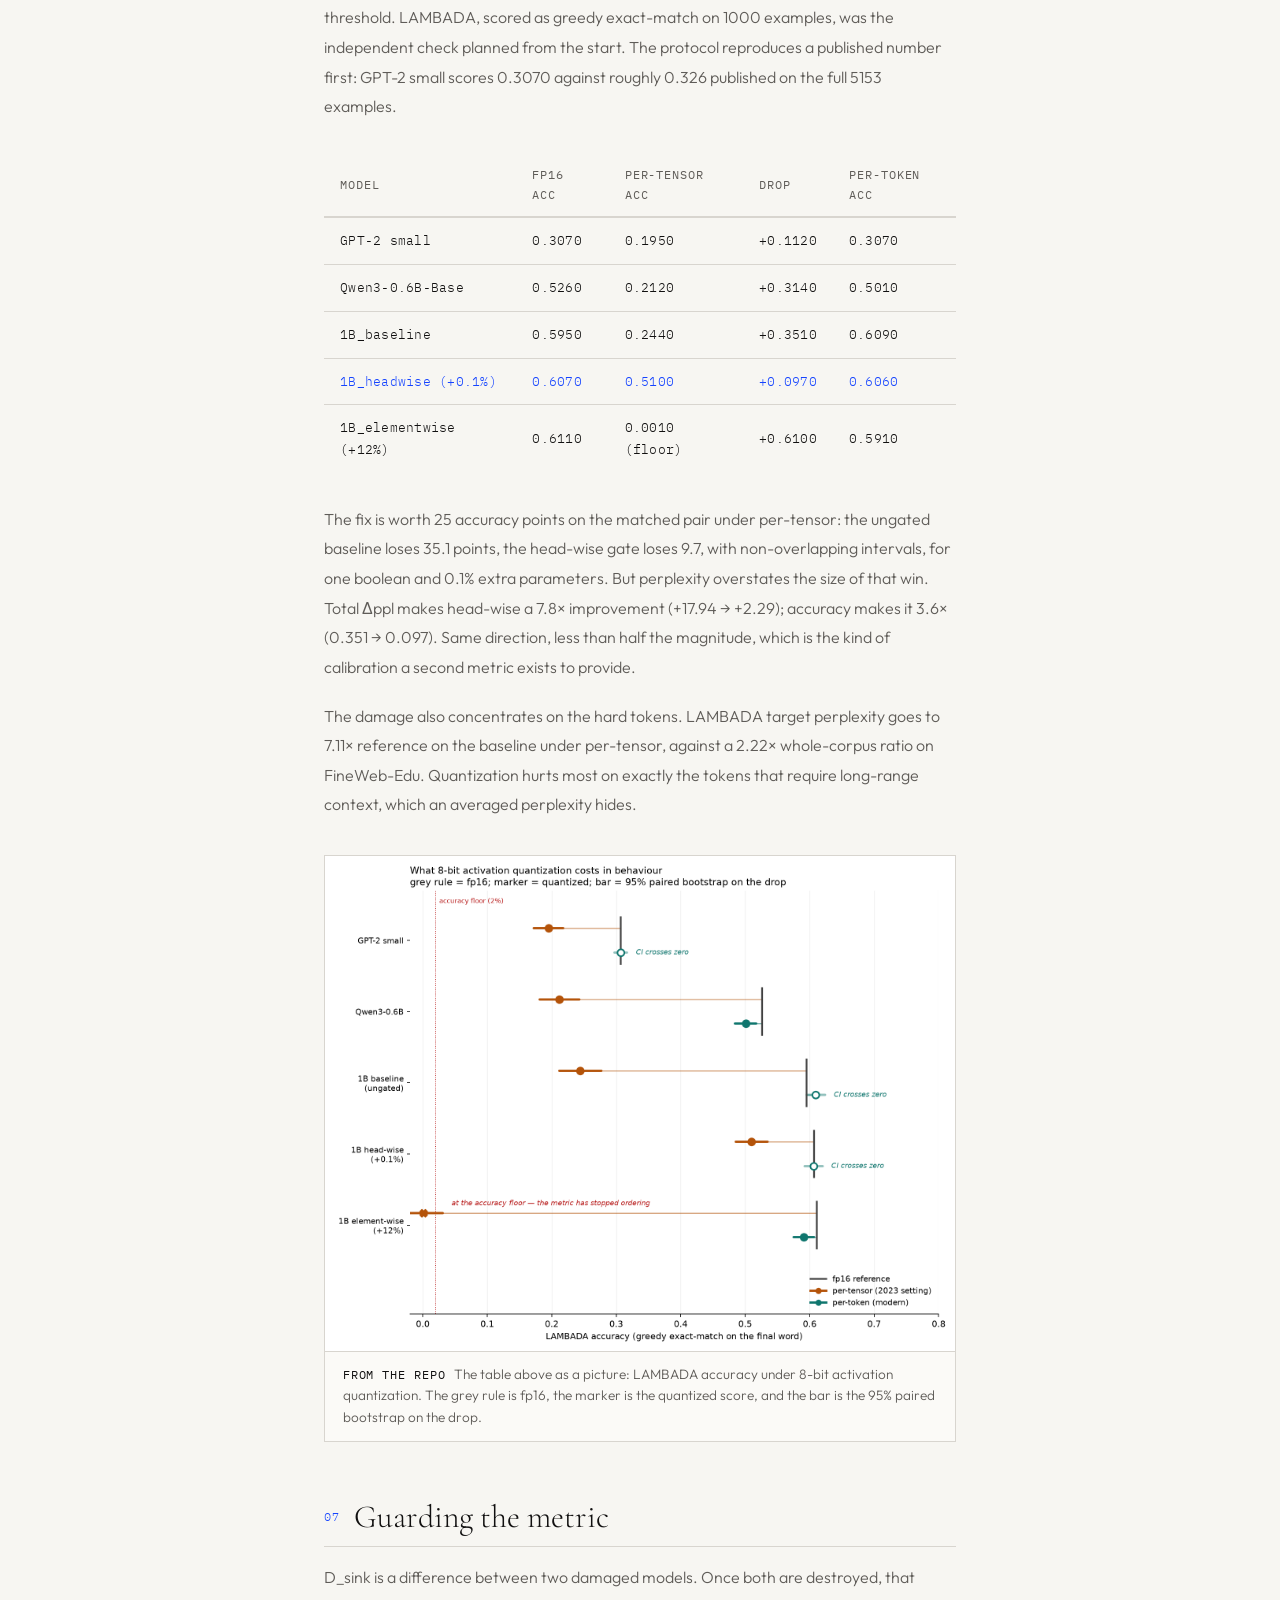
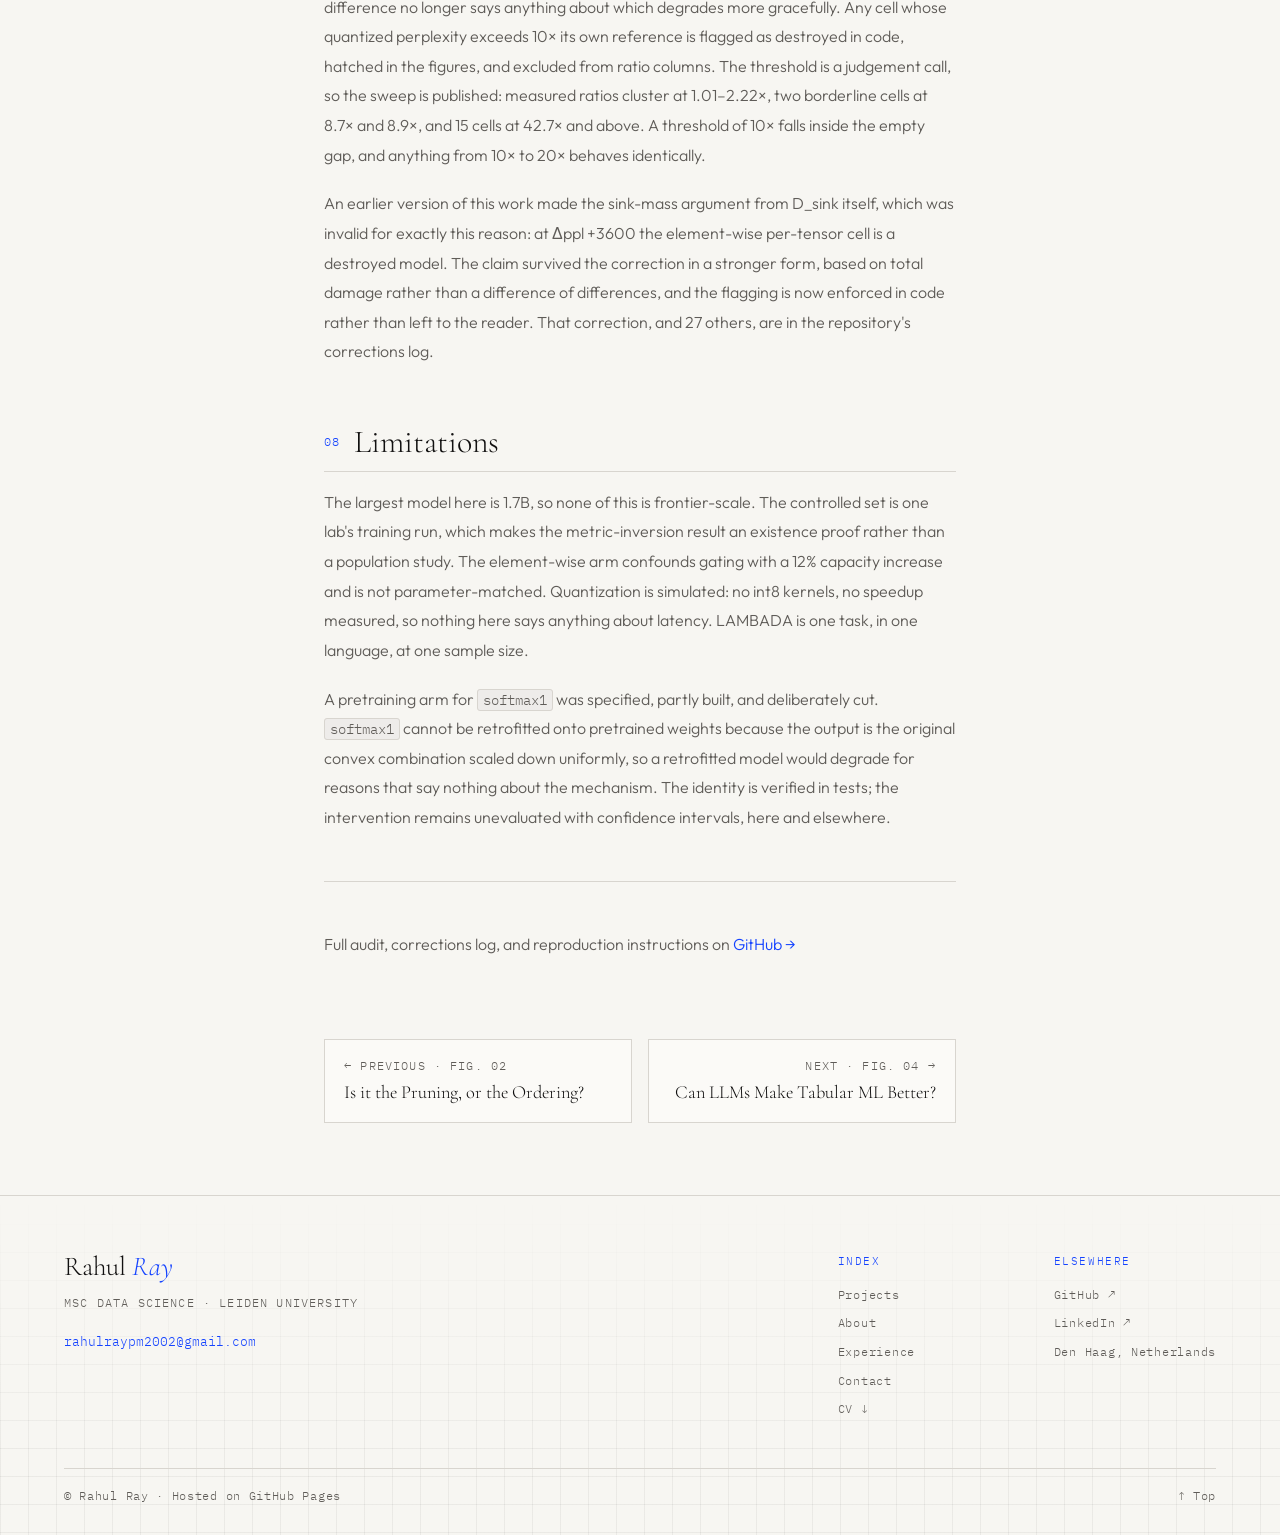
==== commit ea7809a9: "Larger small text, compact rows for older projects, real result figures in writeups, latest-result l" ====
--- a/projects/attention-sinks-quant.html
+++ b/projects/attention-sinks-quant.html
@@ -23,8 +23,8 @@
   <link rel="preconnect" href="https://fonts.googleapis.com" />
   <link rel="preconnect" href="https://fonts.gstatic.com" crossorigin />
   <link rel="stylesheet" href="https://fonts.googleapis.com/css2?family=Cormorant+Garamond:ital,wght@0,300;0,400;0,600;1,300&amp;family=IBM+Plex+Mono:wght@300;400&amp;family=Outfit:wght@300;400;500&amp;display=swap" />
-  <link rel="stylesheet" href="../style.css" />
-  <link rel="stylesheet" href="project.css" />
+  <link rel="stylesheet" href="../style.css?v=2" />
+  <link rel="stylesheet" href="project.css?v=2" />
   <script src="../theme.js"></script>
 </head>
 <body>
@@ -269,6 +269,11 @@
       context, which an averaged perplexity hides.
     </p>
 
+    <figure class="result-fig">
+      <img src="../assets/fig/attention-sinks-quant.png" width="1600" height="1256" alt="LAMBADA accuracy for five models under per-tensor and per-token 8-bit activation quantization" loading="lazy">
+      <figcaption><b>From the repo</b>The table above as a picture: LAMBADA accuracy under 8-bit activation quantization. The grey rule is fp16, the marker is the quantized score, and the bar is the 95% paired bootstrap on the drop.</figcaption>
+    </figure>
+
     <h2>Guarding the metric</h2>
     <p>
       D_sink is a difference between two damaged models. Once both are destroyed, that
--- a/style.css
+++ b/style.css
@@ -2,7 +2,7 @@
   --bg:      #F7F6F2;
   --surface: #EEECEA;
   --ink:     #111010;
-  --muted:   #6B6864;
+  --muted:   #5F5C58;
   --accent:  #1443FF;
   --rule:    #D8D5CF;
   --nav-bg:  rgba(247,246,242,0.9);
@@ -30,7 +30,7 @@
     --bg:      #141311;
     --surface: #1E1D1A;
     --ink:     #ECE9E2;
-    --muted:   #A19D95;
+    --muted:   #B2AEA6;
     --accent:  #7B93FF;
     --rule:    #302E2A;
     --nav-bg:  rgba(20,19,17,0.88);
@@ -46,7 +46,7 @@
   --bg:      #141311;
   --surface: #1E1D1A;
   --ink:     #ECE9E2;
-  --muted:   #A19D95;
+  --muted:   #B2AEA6;
   --accent:  #7B93FF;
   --rule:    #302E2A;
   --nav-bg:  rgba(20,19,17,0.88);
@@ -81,7 +81,7 @@
 .nav-logo { font-family: var(--serif); font-size: 1.1rem; font-weight: 600; }
 .nav-links { display: flex; gap: 2.4rem; list-style: none; }
 .nav-links a {
-  font-family: var(--mono); font-size: 0.72rem; letter-spacing: 0.08em;
+  font-family: var(--mono); font-size: 0.78rem; letter-spacing: 0.08em;
   text-transform: uppercase; color: var(--muted); transition: color 0.2s; position: relative;
 }
 .nav-links a::after {
@@ -95,7 +95,7 @@
 .theme-toggle {
   display: inline-flex; align-items: center; gap: 0.45rem;
   background: none; border: none; padding: 0; cursor: pointer;
-  font-family: var(--mono); font-size: 0.72rem; letter-spacing: 0.08em;
+  font-family: var(--mono); font-size: 0.78rem; letter-spacing: 0.08em;
   text-transform: uppercase; color: var(--muted); transition: color 0.2s;
 }
 .theme-toggle:hover { color: var(--ink); }
@@ -104,7 +104,7 @@
 /* ── Section basics ── */
 section { padding: 7rem 5vw; }
 .section-label {
-  font-family: var(--mono); font-size: 0.68rem; letter-spacing: 0.14em;
+  font-family: var(--mono); font-size: 0.75rem; letter-spacing: 0.14em;
   text-transform: uppercase; color: var(--accent); margin-bottom: 1.8rem;
   display: flex; align-items: center; gap: 0.8rem;
 }
@@ -116,7 +116,7 @@
 /* ── Buttons ── */
 .btn {
   display: inline-flex; align-items: center; gap: 0.5rem;
-  padding: 0.75rem 1.8rem; font-family: var(--mono); font-size: 0.73rem;
+  padding: 0.75rem 1.8rem; font-family: var(--mono); font-size: 0.78rem;
   letter-spacing: 0.08em; text-transform: uppercase;
   border: 1px solid var(--ink); background: transparent; cursor: pointer;
   transition: background 0.22s, color 0.22s, border-color 0.22s;
@@ -146,17 +146,17 @@
 .ft-col { min-width: 8.5rem; }
 .ft-name { font-family: var(--serif); font-size: 1.7rem; font-weight: 300; line-height: 1.1; }
 .ft-name em { font-style: italic; color: var(--accent); }
-.ft-sub { font-family: var(--mono); font-size: 0.64rem; letter-spacing: 0.1em; text-transform: uppercase; color: var(--muted); margin: 0.6rem 0 0.9rem; }
-.ft-mail { font-family: var(--mono); font-size: 0.76rem; color: var(--accent); border-bottom: 1px solid transparent; transition: border-color 0.2s; }
+.ft-sub { font-family: var(--mono); font-size: 0.73rem; letter-spacing: 0.1em; text-transform: uppercase; color: var(--muted); margin: 0.6rem 0 0.9rem; }
+.ft-mail { font-family: var(--mono); font-size: 0.8rem; color: var(--accent); border-bottom: 1px solid transparent; transition: border-color 0.2s; }
 .ft-mail:hover { border-color: var(--accent); }
-.ft-col { display: flex; flex-direction: column; gap: 0.5rem; font-family: var(--mono); font-size: 0.7rem; letter-spacing: 0.06em; color: var(--muted); }
+.ft-col { display: flex; flex-direction: column; gap: 0.5rem; font-family: var(--mono); font-size: 0.76rem; letter-spacing: 0.06em; color: var(--muted); }
 .ft-col a { color: var(--muted); width: fit-content; transition: color 0.2s; }
 .ft-col a:hover { color: var(--ink); }
-.ft-label { font-size: 0.6rem; letter-spacing: 0.14em; text-transform: uppercase; color: var(--accent); margin-bottom: 0.35rem; }
+.ft-label { font-size: 0.7rem; letter-spacing: 0.14em; text-transform: uppercase; color: var(--accent); margin-bottom: 0.35rem; }
 .ft-base {
   display: flex; justify-content: space-between; align-items: baseline; flex-wrap: wrap; gap: 0.6rem 2rem;
   margin-top: 3rem; padding-top: 1.1rem; border-top: 1px solid var(--rule);
-  font-family: var(--mono); font-size: 0.62rem; letter-spacing: 0.06em; color: var(--muted);
+  font-family: var(--mono); font-size: 0.72rem; letter-spacing: 0.06em; color: var(--muted);
 }
 .ft-top { color: var(--muted); transition: color 0.2s; }
 .ft-top:hover { color: var(--accent); }
@@ -183,7 +183,7 @@
 .skip-link {
   position: absolute; left: 1rem; top: -100px; z-index: 1000;
   padding: 0.6rem 1rem; background: var(--ink); color: var(--bg);
-  font-family: var(--mono); font-size: 0.72rem; letter-spacing: 0.08em; text-transform: uppercase;
+  font-family: var(--mono); font-size: 0.78rem; letter-spacing: 0.08em; text-transform: uppercase;
 }
 .skip-link:focus { top: 1rem; }
 
@@ -227,7 +227,7 @@
   nav.nav-open .nav-toggle span:nth-child(2) { opacity: 0; }
   nav.nav-open .nav-toggle span:nth-child(3) { transform: translateY(-6.5px) rotate(-45deg); }
 
-  .btn { padding: 0.65rem 1.4rem; font-size: 0.7rem; }
+  .btn { padding: 0.65rem 1.4rem; font-size: 0.76rem; }
 
   .site-footer { padding: 2.8rem 6vw 1.6rem; }
   .ft-base { margin-top: 2.2rem; }
@@ -258,7 +258,7 @@
 
   html { scroll-behavior: auto !important; }
 
-  .hero-eyebrow, .hero-name, .hero-desc, .hero-cta, .hero-panel {
+  .hero-eyebrow, .hero-name, .hero-desc, .hero-cta, .hero-panel, .hero-latest {
     animation: none !important;
     opacity: 1 !important;
     transform: none !important;
--- a/projects/project.css
+++ b/projects/project.css
@@ -19,13 +19,13 @@
 }
 .back-link {
   display: inline-flex; align-items: center; gap: 0.5rem;
-  font-family: var(--mono); font-size: 0.68rem; letter-spacing: 0.1em;
+  font-family: var(--mono); font-size: 0.75rem; letter-spacing: 0.1em;
   text-transform: uppercase; color: var(--muted);
   margin-bottom: 3rem; transition: color 0.2s;
 }
 .back-link:hover { color: var(--accent); }
 .project-hero-label {
-  font-family: var(--mono); font-size: 0.68rem; letter-spacing: 0.14em;
+  font-family: var(--mono); font-size: 0.75rem; letter-spacing: 0.14em;
   text-transform: uppercase; color: var(--accent); margin-bottom: 1.2rem;
   display: flex; align-items: center; gap: 0.8rem;
 }
@@ -61,29 +61,29 @@
 .exhibit-cap {
   display: flex; justify-content: space-between; align-items: baseline; flex-wrap: wrap; gap: 0.2rem 1rem;
   padding: 0.65rem 1.1rem; border-bottom: 1px solid var(--rule);
-  font-size: 0.62rem; letter-spacing: 0.08em; text-transform: uppercase; color: var(--muted);
+  font-size: 0.72rem; letter-spacing: 0.08em; text-transform: uppercase; color: var(--muted);
 }
 .exhibit-metric { color: var(--accent); font-size: 0.82rem; letter-spacing: 0; text-transform: none; white-space: nowrap; }
-.exhibit-metric small { font-size: 0.66rem; color: var(--muted); margin-left: 0.35rem; }
+.exhibit-metric small { font-size: 0.74rem; color: var(--muted); margin-left: 0.35rem; }
 .exhibit-spec {
   display: grid; grid-template-columns: 76px 1fr; gap: 0.5rem 1rem;
-  padding: 0.95rem 1.1rem 1.05rem; font-size: 0.72rem; line-height: 1.55;
+  padding: 0.95rem 1.1rem 1.05rem; font-size: 0.78rem; line-height: 1.55;
 }
 .exhibit-spec dt { color: var(--muted); }
 .exhibit-spec dd { color: var(--ink); }
 .hero-tags { display: flex; flex-wrap: wrap; gap: 0.4rem; margin-top: 0.5rem; }
-.h-tag { font-family: var(--mono); font-size: 0.63rem; letter-spacing: 0.04em; padding: 0.25rem 0.7rem; background: var(--surface); color: var(--muted); }
+.h-tag { font-family: var(--mono); font-size: 0.72rem; letter-spacing: 0.04em; padding: 0.25rem 0.7rem; background: var(--surface); color: var(--muted); }
 .hero-btns { display: flex; flex-wrap: wrap; gap: 1rem; margin-top: 2rem; align-items: center; }
 .github-btn {
   display: inline-flex; align-items: center; gap: 0.5rem;
-  font-family: var(--mono); font-size: 0.7rem; letter-spacing: 0.08em; text-transform: uppercase;
+  font-family: var(--mono); font-size: 0.76rem; letter-spacing: 0.08em; text-transform: uppercase;
   padding: 0.65rem 1.4rem; border: 1px solid var(--ink); color: var(--ink);
   transition: background 0.2s, color 0.2s;
 }
 .github-btn:hover { background: var(--ink); color: var(--bg); }
 .live-btn {
   display: inline-flex; align-items: center; gap: 0.5rem;
-  font-family: var(--mono); font-size: 0.7rem; letter-spacing: 0.08em; text-transform: uppercase;
+  font-family: var(--mono); font-size: 0.76rem; letter-spacing: 0.08em; text-transform: uppercase;
   padding: 0.65rem 1.4rem; border: 1px solid var(--accent); color: var(--accent);
   transition: background 0.2s, color 0.2s;
 }
@@ -104,7 +104,7 @@
 /* Numbered sections, like the figure numbers on the homepage. */
 .project-body h2::before {
   counter-increment: section; content: counter(section, decimal-leading-zero);
-  font-family: var(--mono); font-size: 0.72rem; letter-spacing: 0.08em;
+  font-family: var(--mono); font-size: 0.78rem; letter-spacing: 0.08em;
   color: var(--accent); margin-right: 0.9rem;
   position: relative; top: -0.45em;
 }
@@ -132,24 +132,38 @@
 .result-block::before {
   content: 'At a glance'; display: block;
   padding: 0.6rem 1.1rem; border-bottom: 1px solid var(--ink);
-  font-family: var(--mono); font-size: 0.62rem; letter-spacing: 0.12em;
+  font-family: var(--mono); font-size: 0.72rem; letter-spacing: 0.12em;
   text-transform: uppercase; color: var(--muted);
 }
 .result-block p {
-  font-family: var(--mono); font-size: 0.78rem; letter-spacing: 0.03em;
+  font-family: var(--mono); font-size: 0.82rem; letter-spacing: 0.03em;
   color: var(--ink); line-height: 1.7; margin: 0; padding: 0.75rem 1.1rem;
 }
 .result-block p + p { border-top: 1px solid var(--rule); }
+
+/* ── Result figure: a real plot from the repository, framed like the result panel ── */
+.result-fig { margin: 2.2rem 0; border: 1px solid var(--rule); background: var(--card); }
+.result-fig img { display: block; width: 100%; height: auto; }
+.result-fig .fig-pair { display: grid; grid-template-columns: 1fr 1fr; }
+.result-fig figcaption {
+  padding: 0.75rem 1.1rem; border-top: 1px solid var(--rule);
+  font-size: 0.85rem; line-height: 1.6; color: var(--muted);
+}
+.result-fig figcaption b {
+  font-family: var(--mono); font-weight: 400; font-size: 0.75rem; letter-spacing: 0.08em;
+  text-transform: uppercase; color: var(--ink); margin-right: 0.5rem;
+}
+@media (max-width: 640px) { .result-fig .fig-pair { grid-template-columns: 1fr; } }
 
 /* ── Data table ── */
 .data-table {
   width: 100%; border-collapse: collapse; margin: 2rem 0;
-  font-family: var(--mono); font-size: 0.75rem; letter-spacing: 0.02em;
+  font-family: var(--mono); font-size: 0.8rem; letter-spacing: 0.02em;
 }
 .data-table th {
   text-align: left; padding: 0.7rem 1rem;
   border-bottom: 2px solid var(--rule); color: var(--muted);
-  font-weight: 400; letter-spacing: 0.08em; text-transform: uppercase; font-size: 0.65rem;
+  font-weight: 400; letter-spacing: 0.08em; text-transform: uppercase; font-size: 0.74rem;
 }
 .data-table td {
   padding: 0.75rem 1rem; border-bottom: 1px solid var(--rule); color: var(--ink);
@@ -162,7 +176,7 @@
 .code-block {
   background: var(--code-bg); color: var(--code-ink);
   border: 1px solid var(--rule);
-  font-family: var(--mono); font-size: 0.78rem; line-height: 1.65;
+  font-family: var(--mono); font-size: 0.82rem; line-height: 1.65;
   padding: 1.4rem 1.6rem; margin: 1.5rem 0; overflow-x: auto;
 }
 
@@ -182,7 +196,7 @@
 .mw:hover, .mw:focus-visible { border-color: var(--accent); }
 .mw:hover .mw-title { color: var(--accent); }
 .mw-next { text-align: right; }
-.mw-cap { font-family: var(--mono); font-size: 0.62rem; letter-spacing: 0.1em; text-transform: uppercase; color: var(--muted); }
+.mw-cap { font-family: var(--mono); font-size: 0.72rem; letter-spacing: 0.1em; text-transform: uppercase; color: var(--muted); }
 .mw-title { font-family: var(--serif); font-size: 1.15rem; line-height: 1.25; transition: color 0.2s; }
 
 /* ── Responsive ── */
